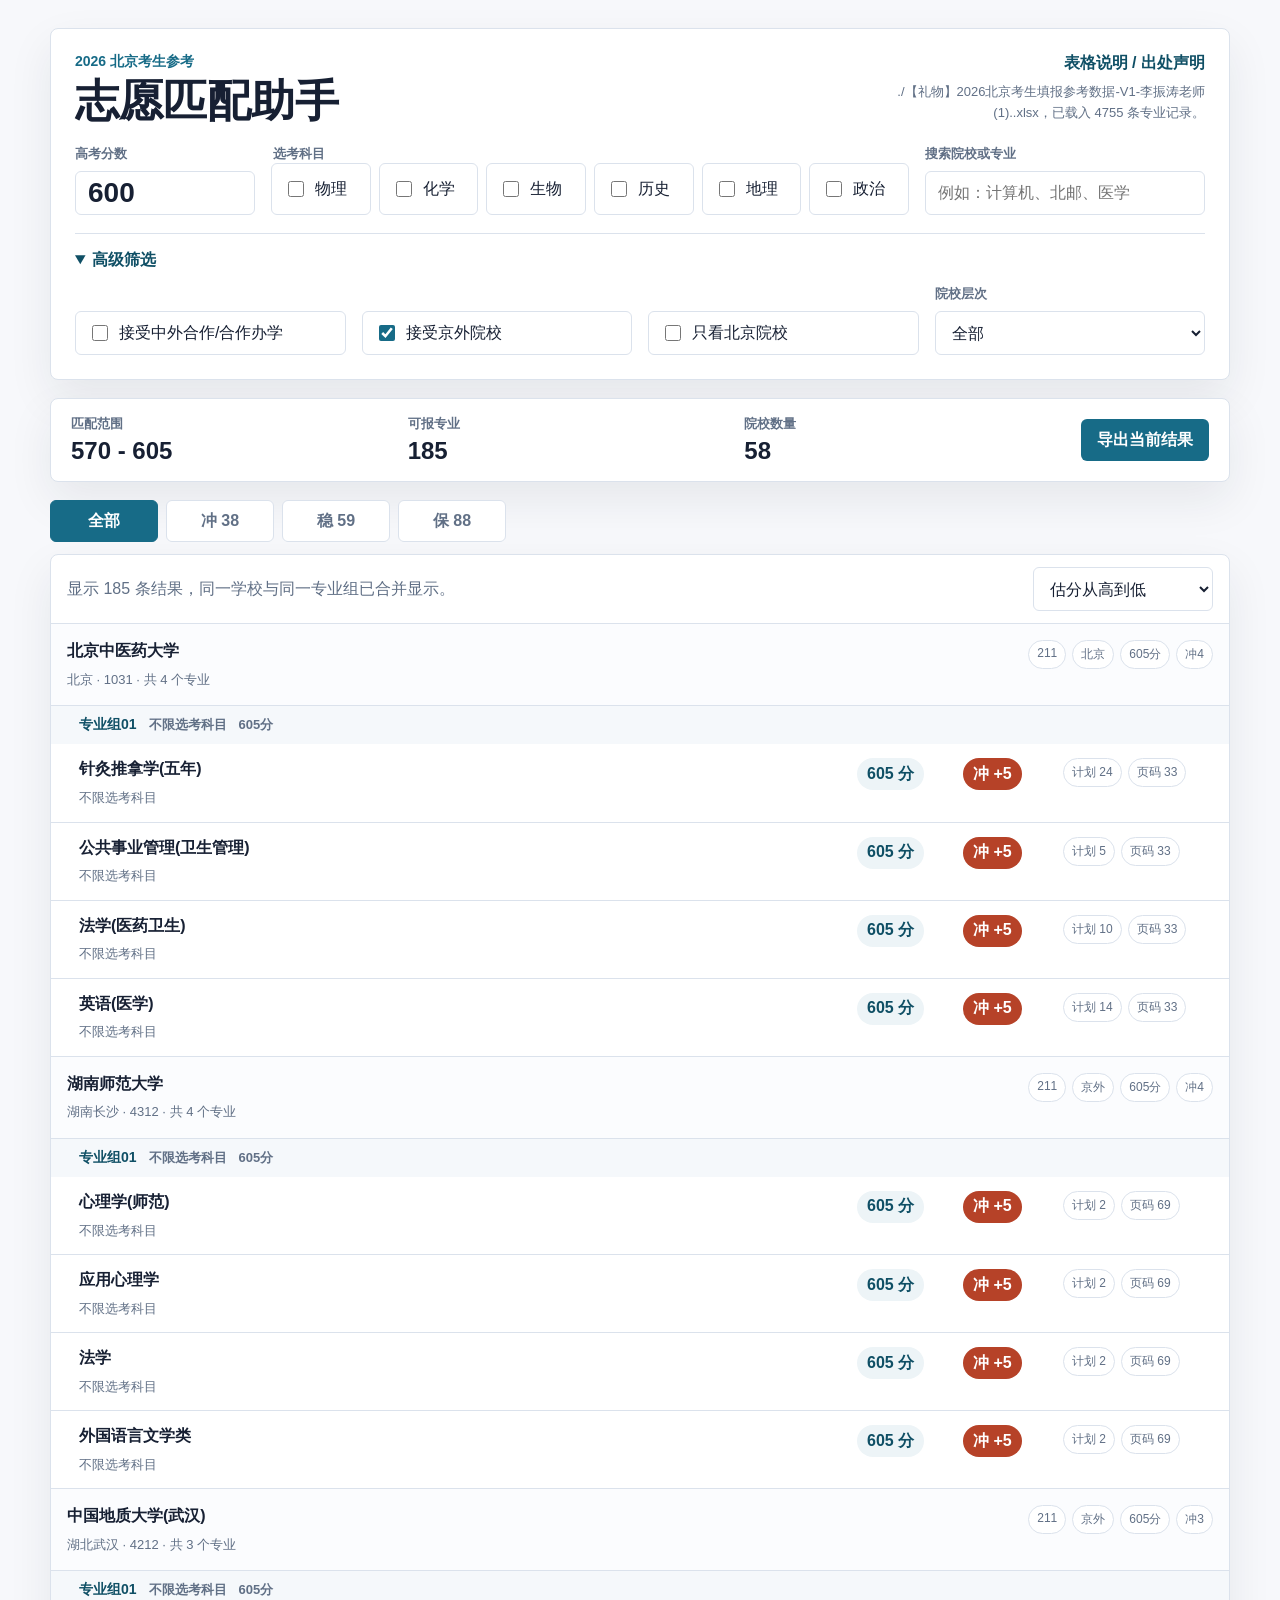
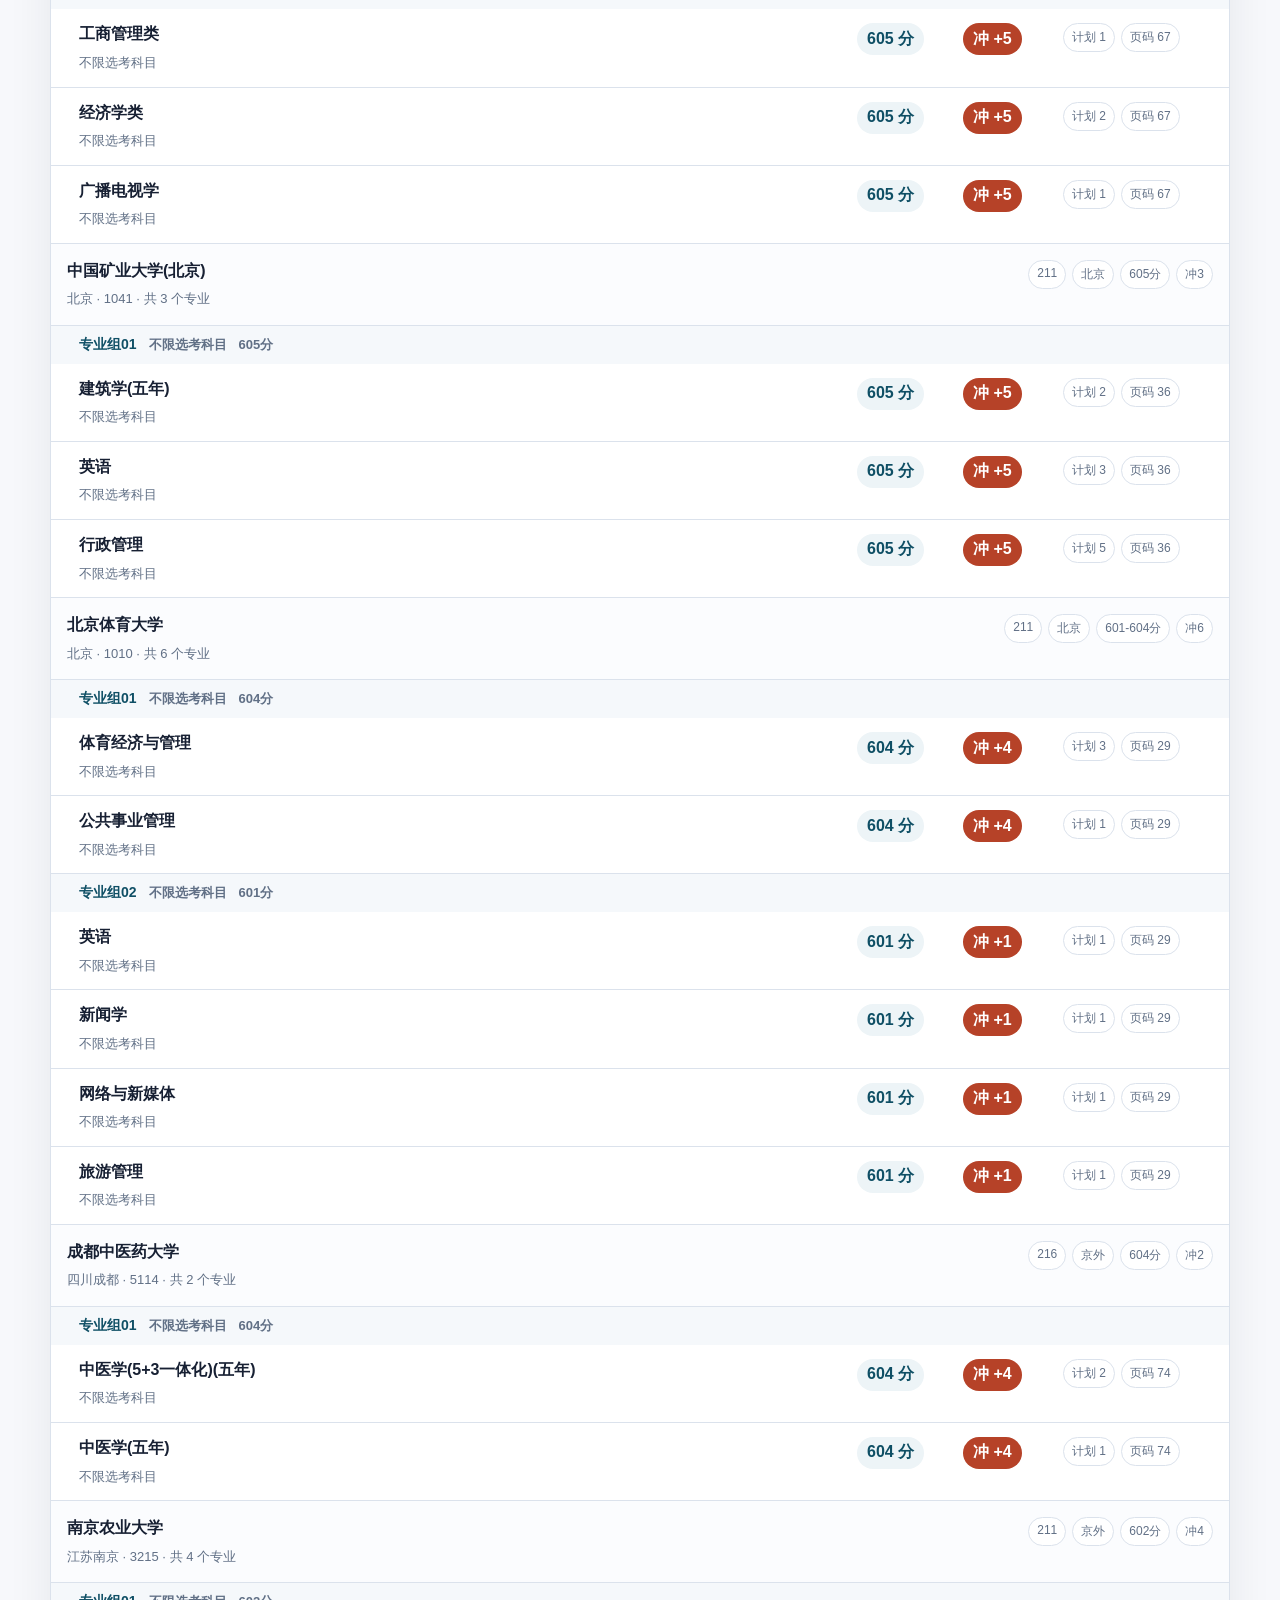
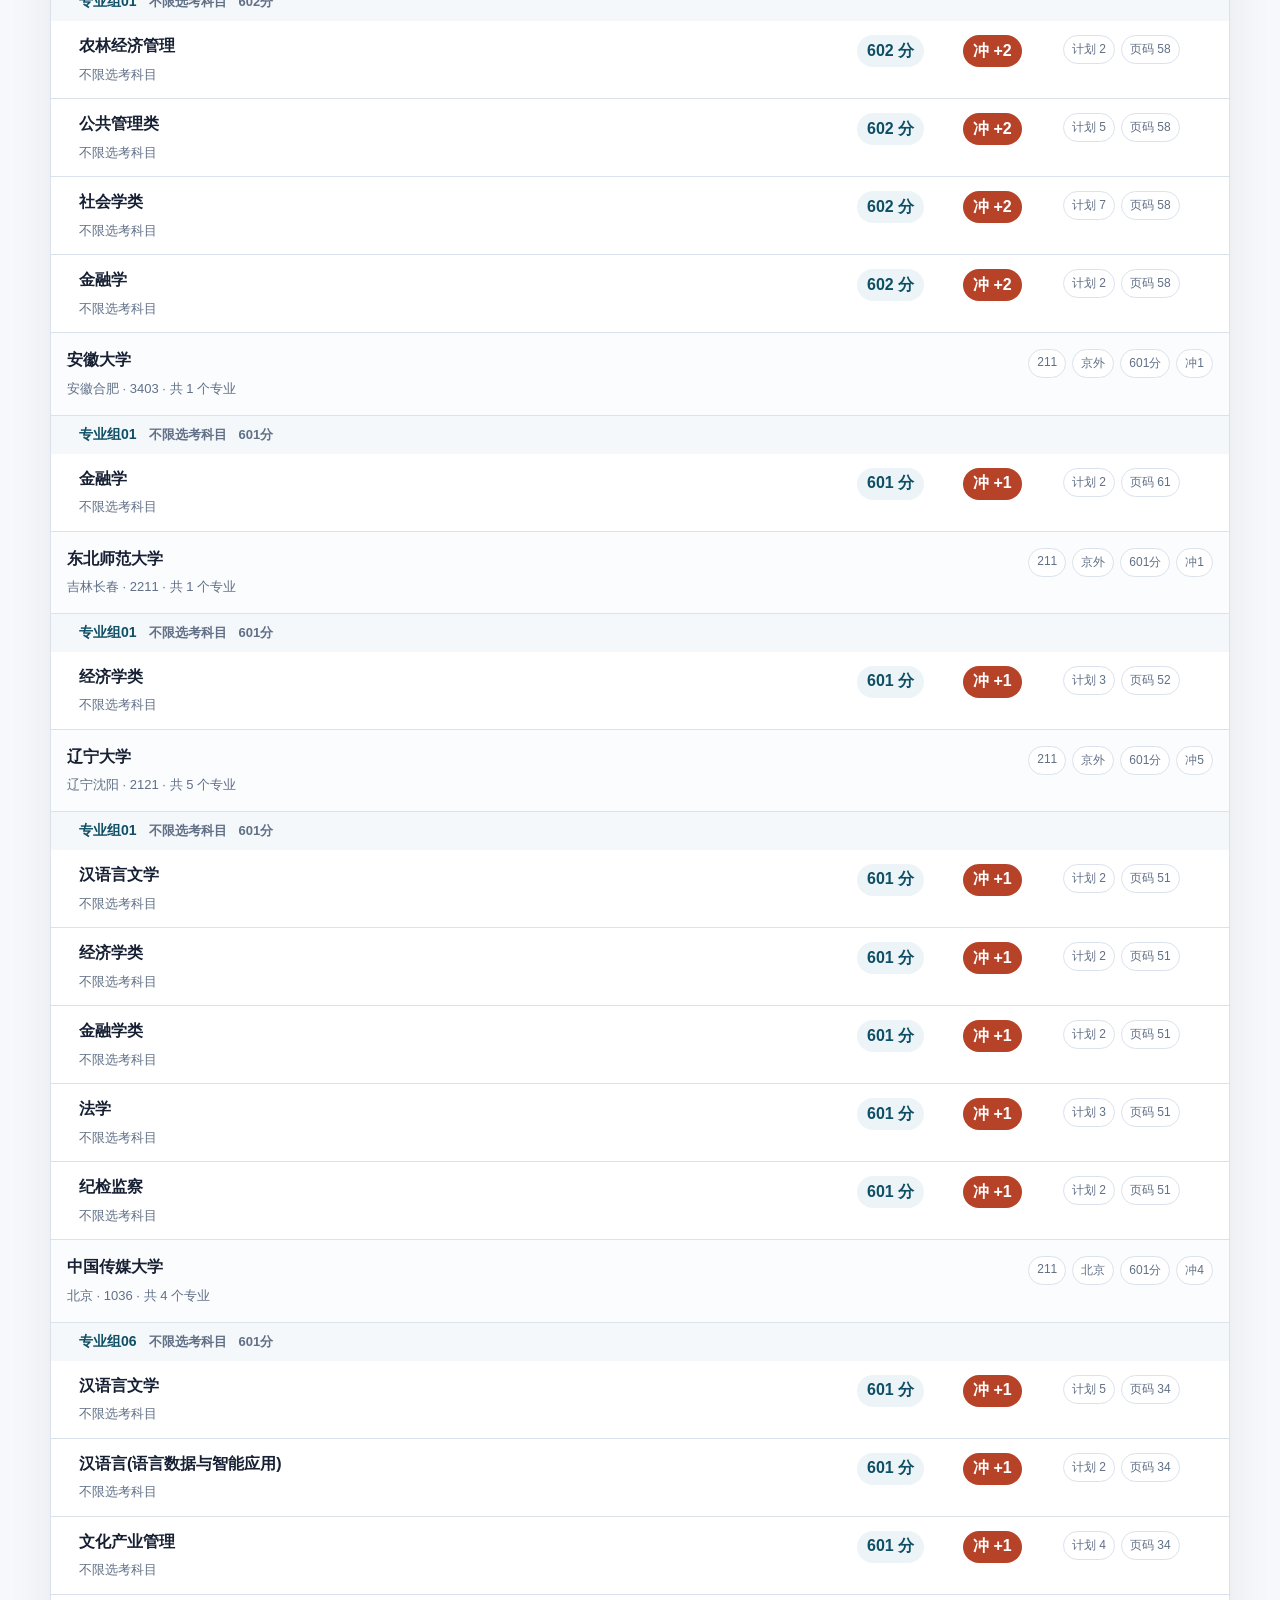
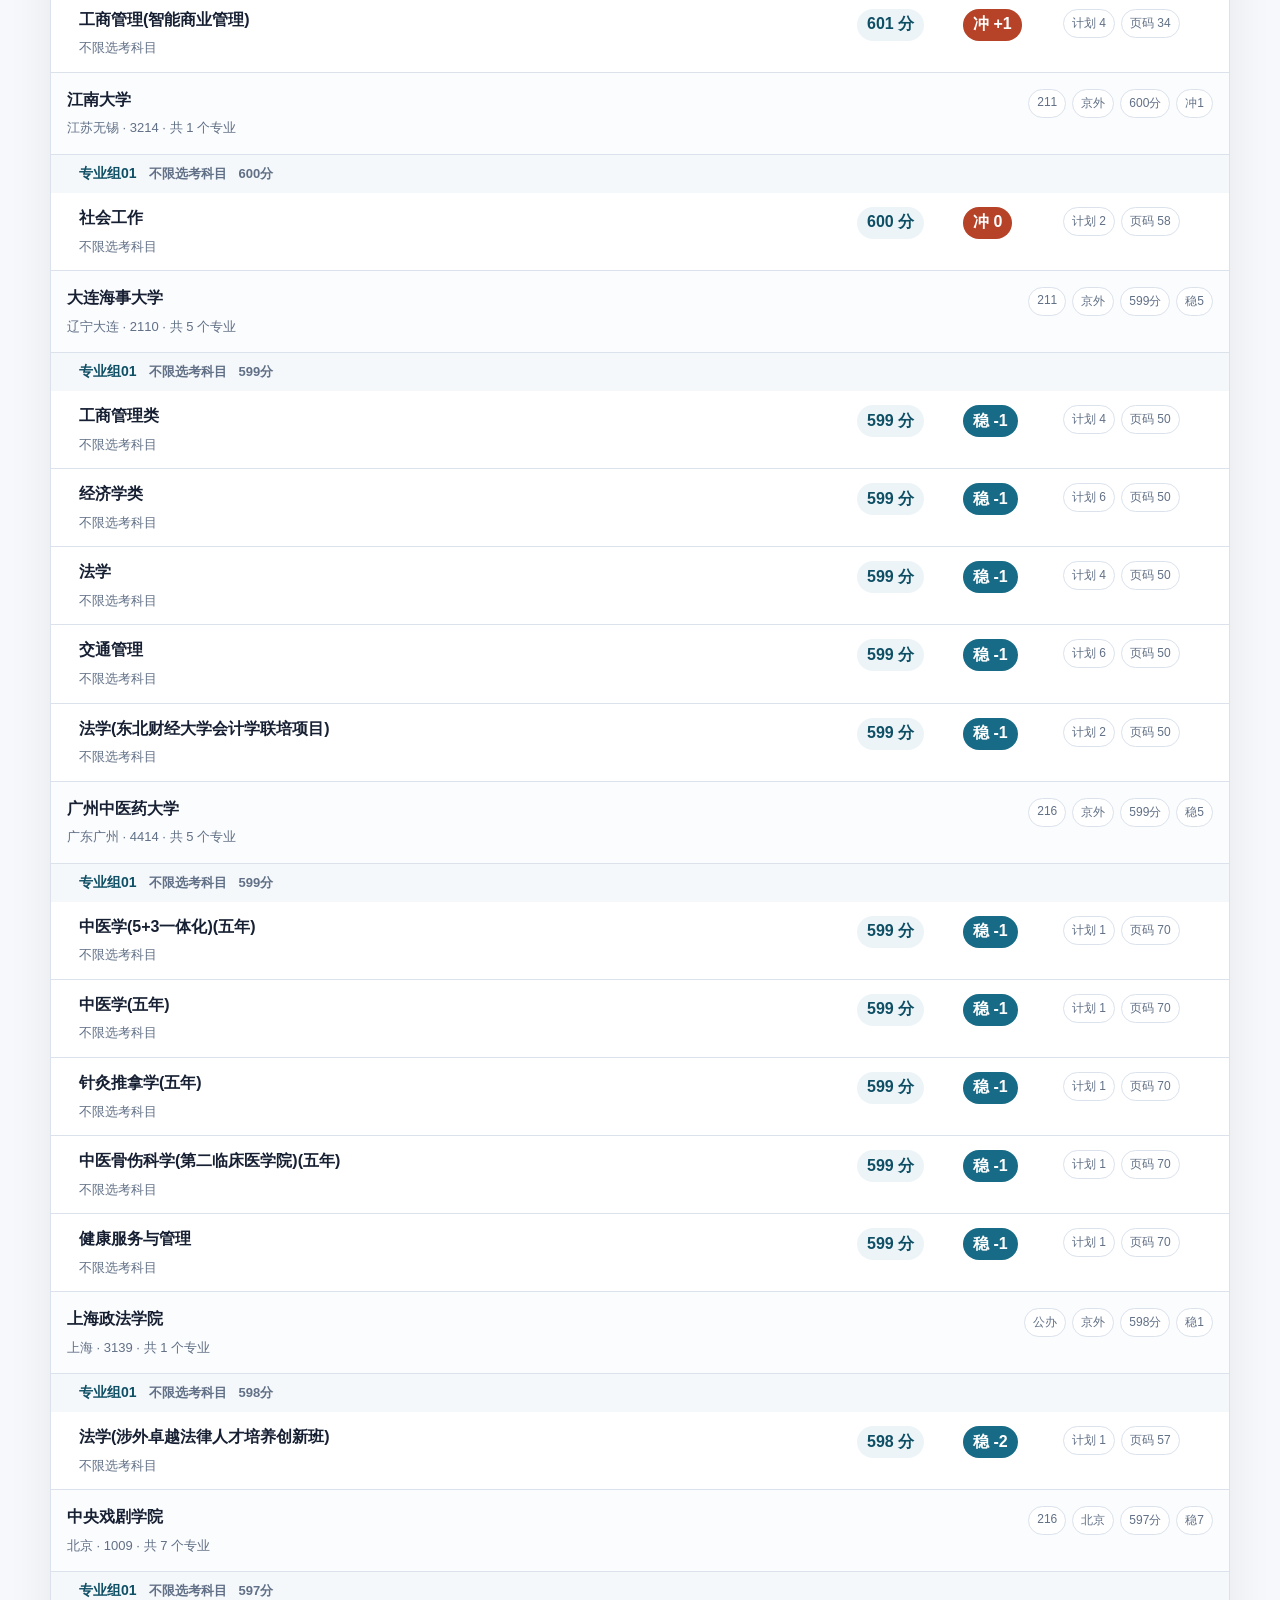
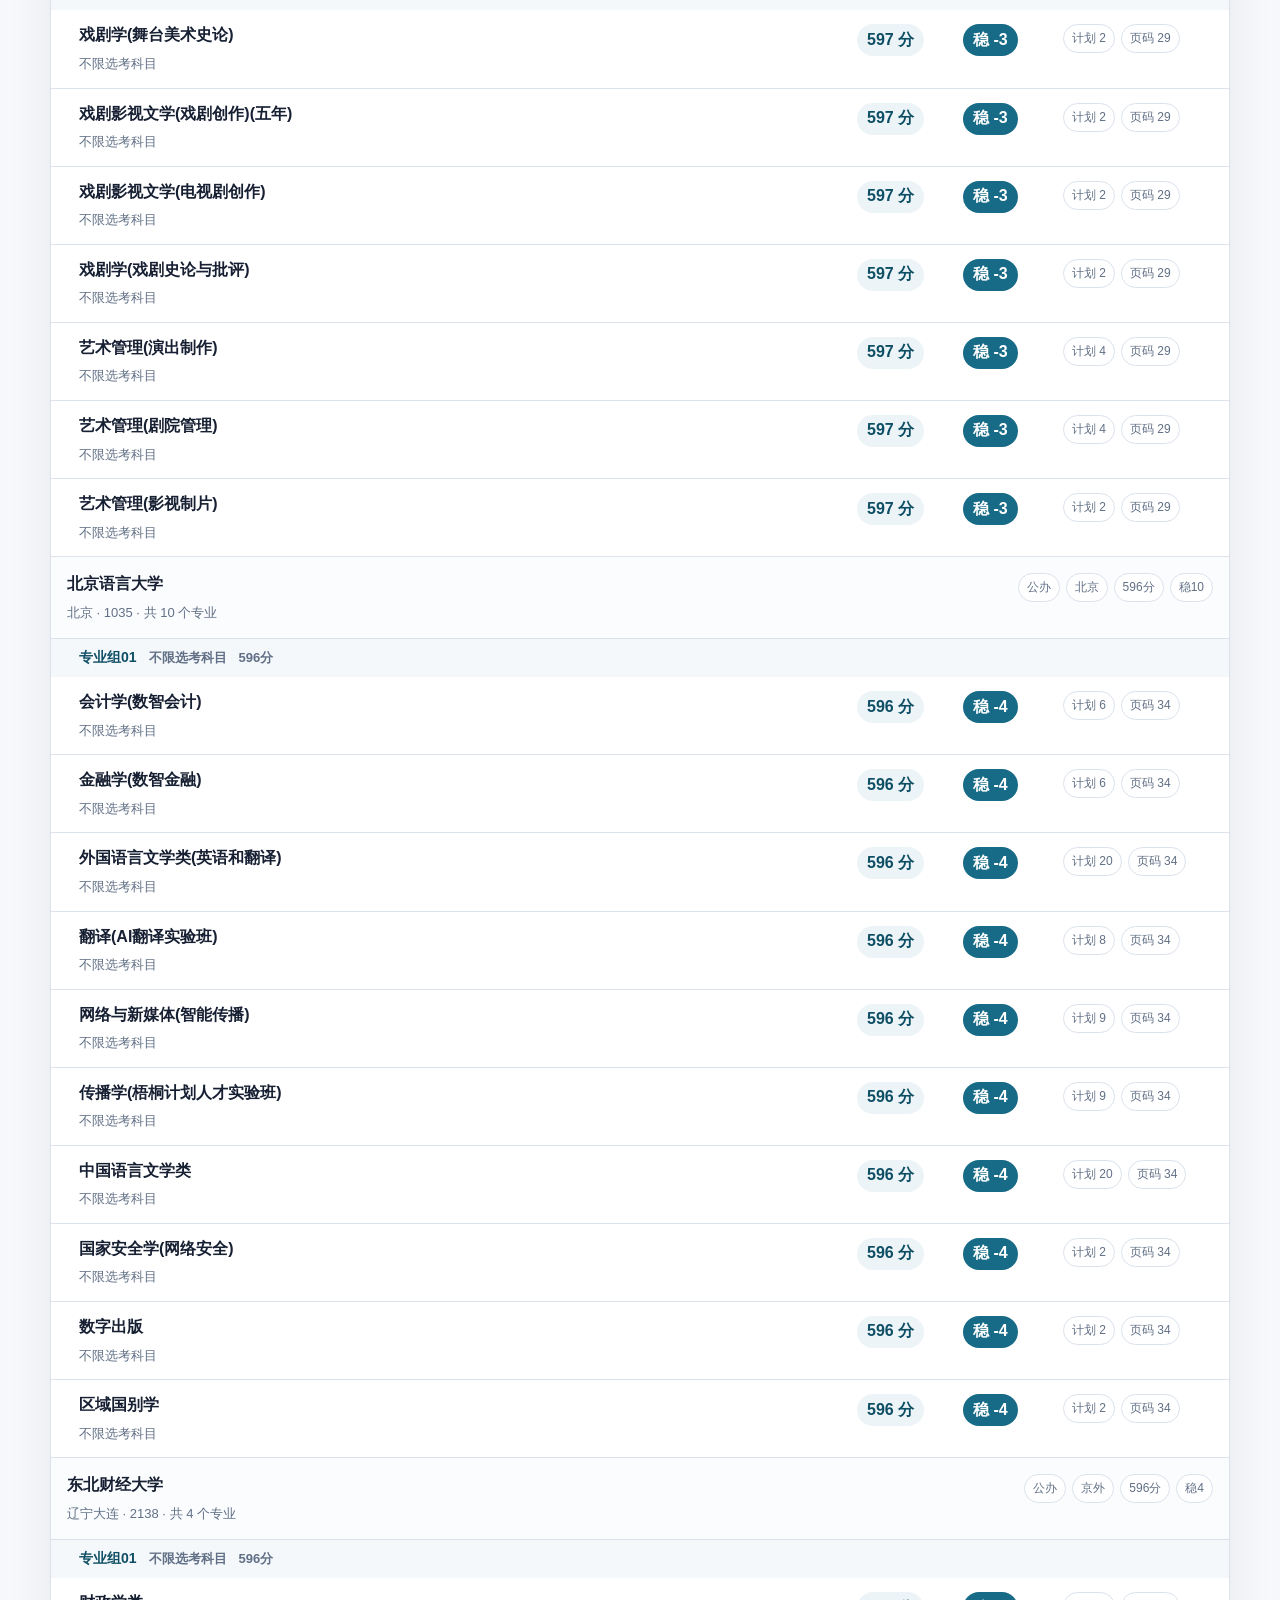
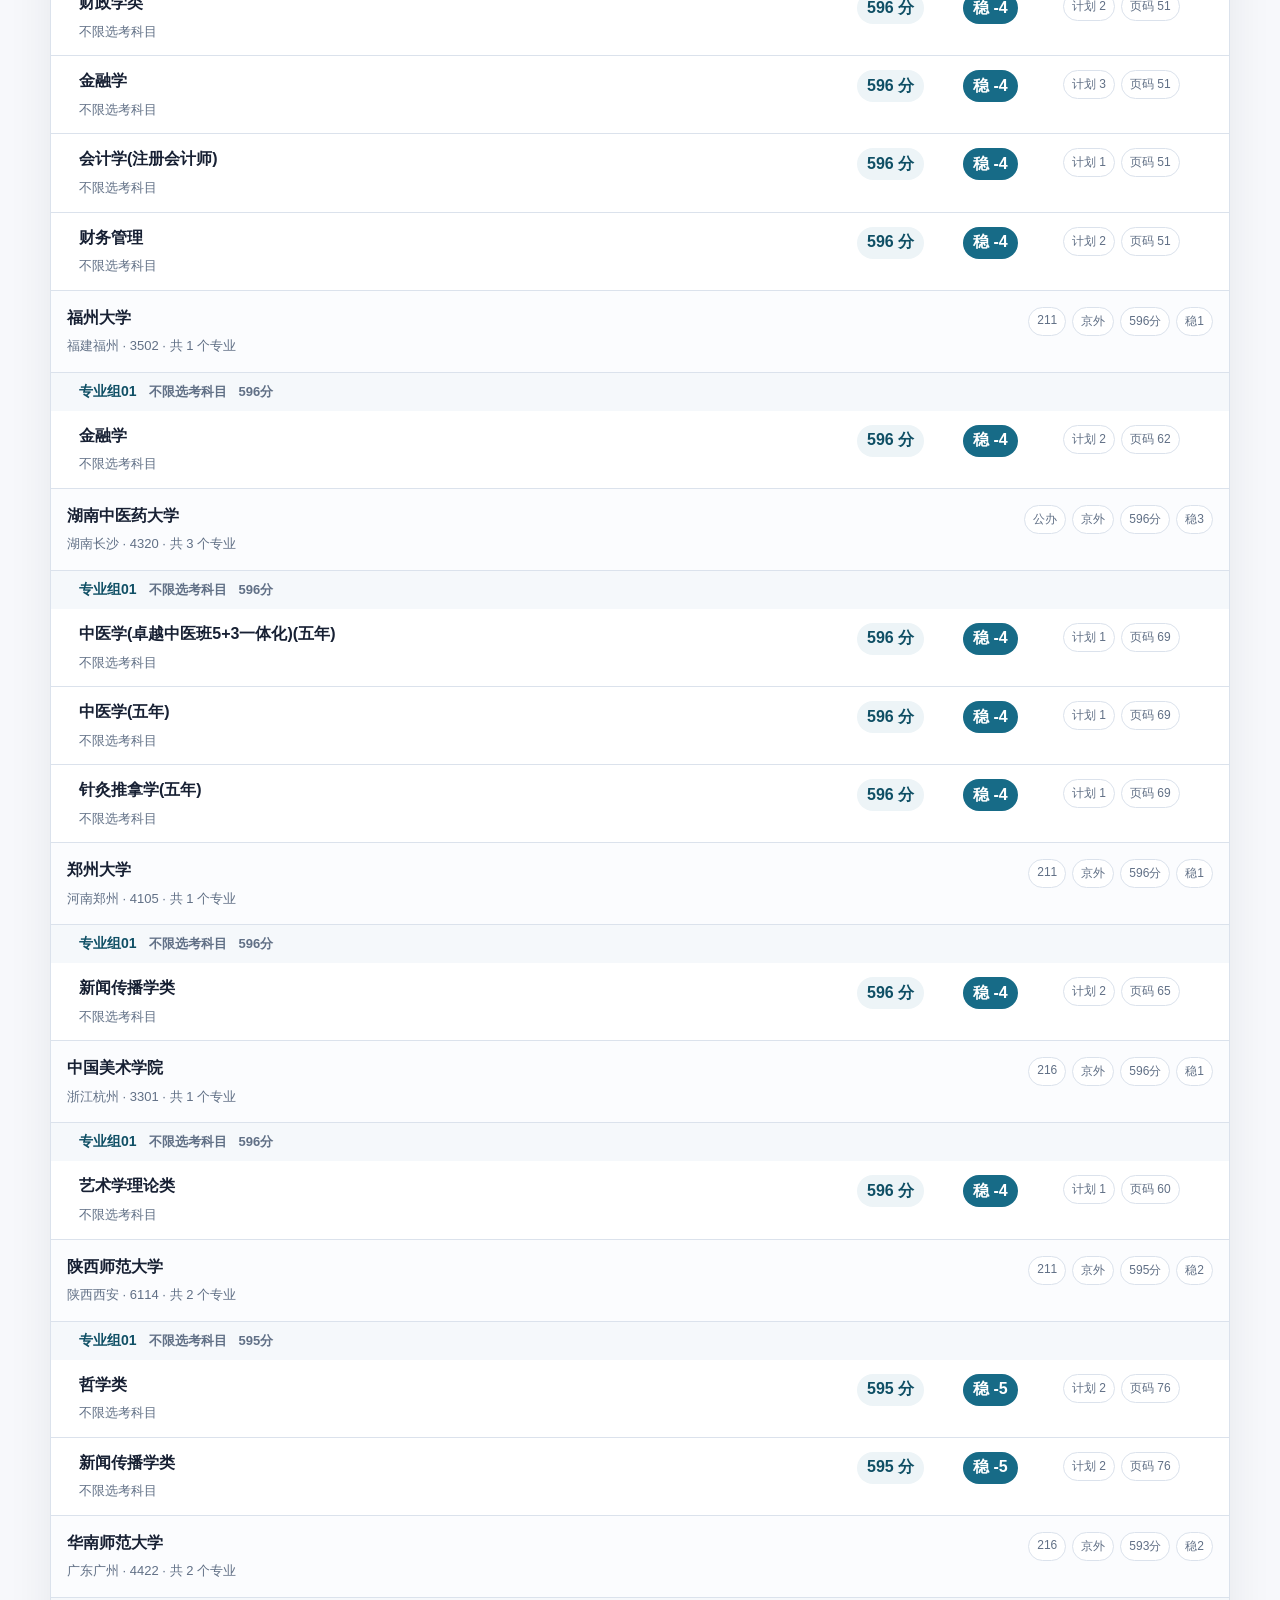
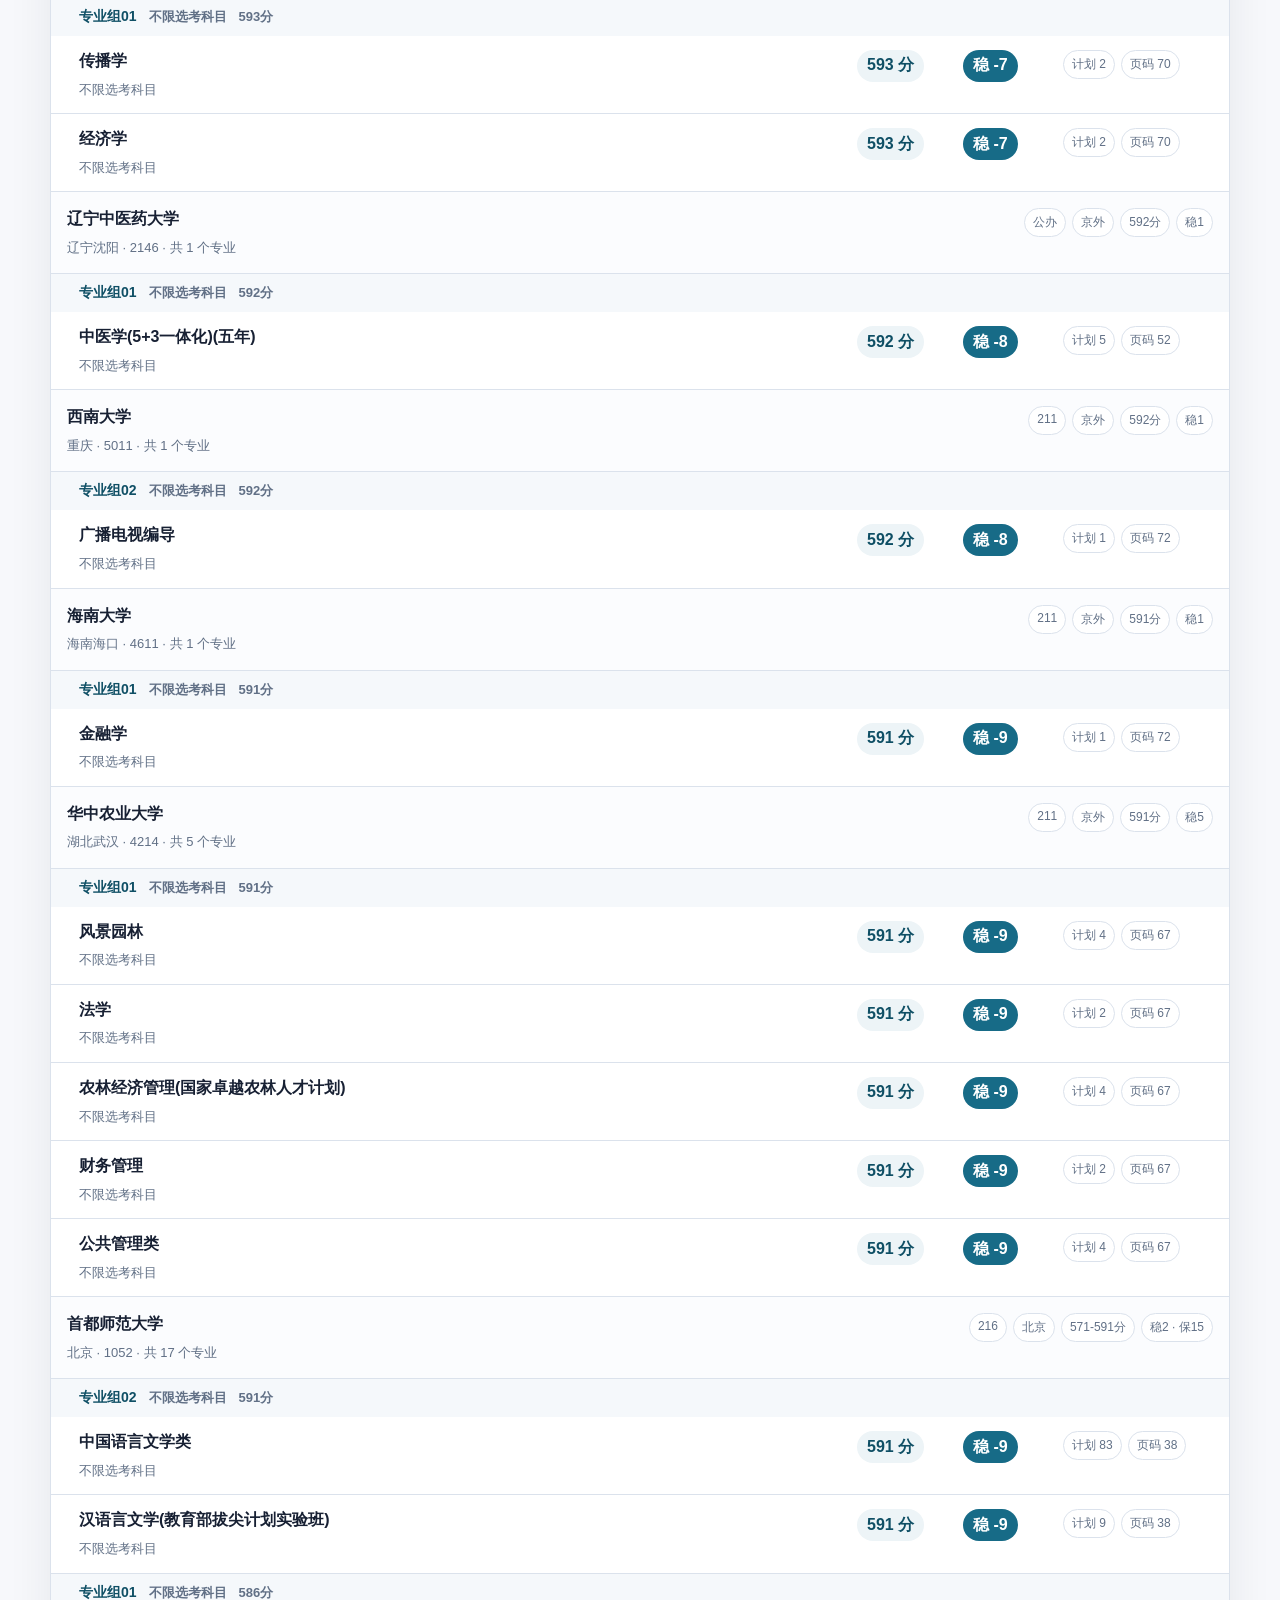
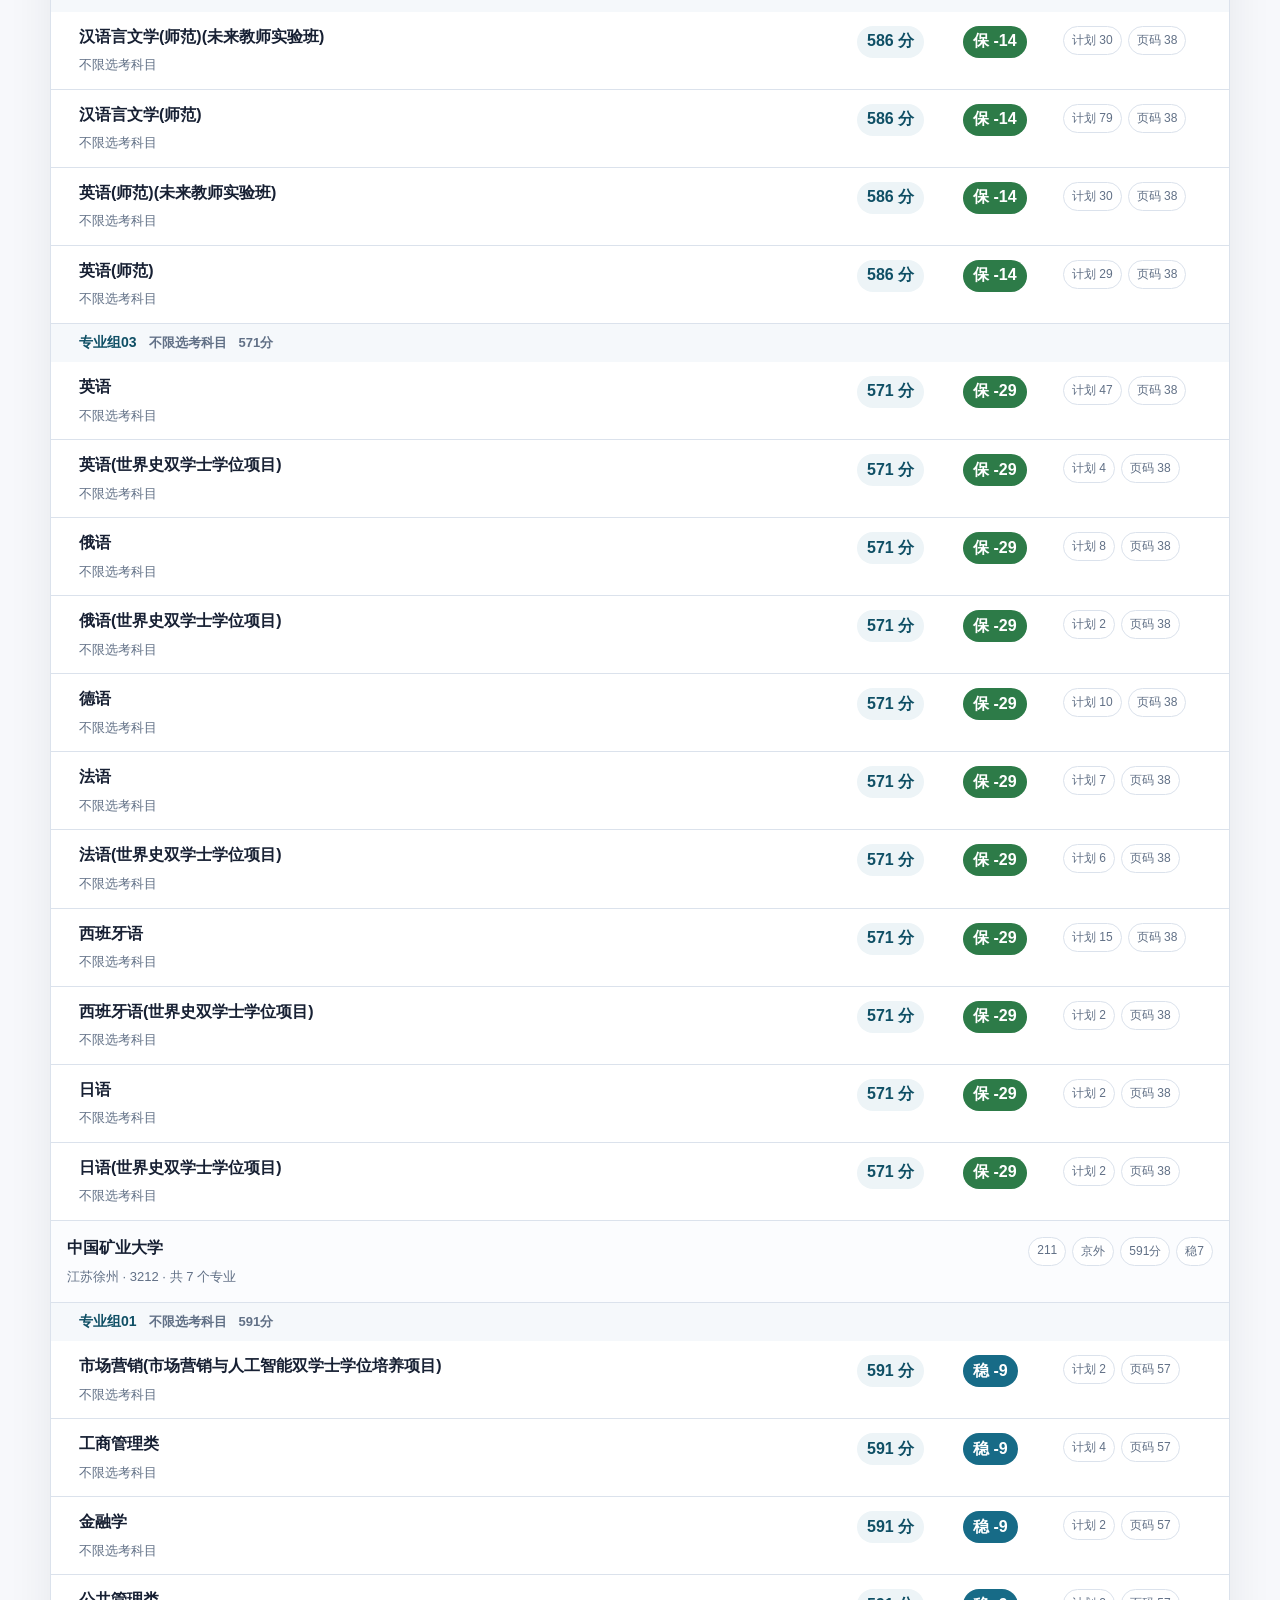
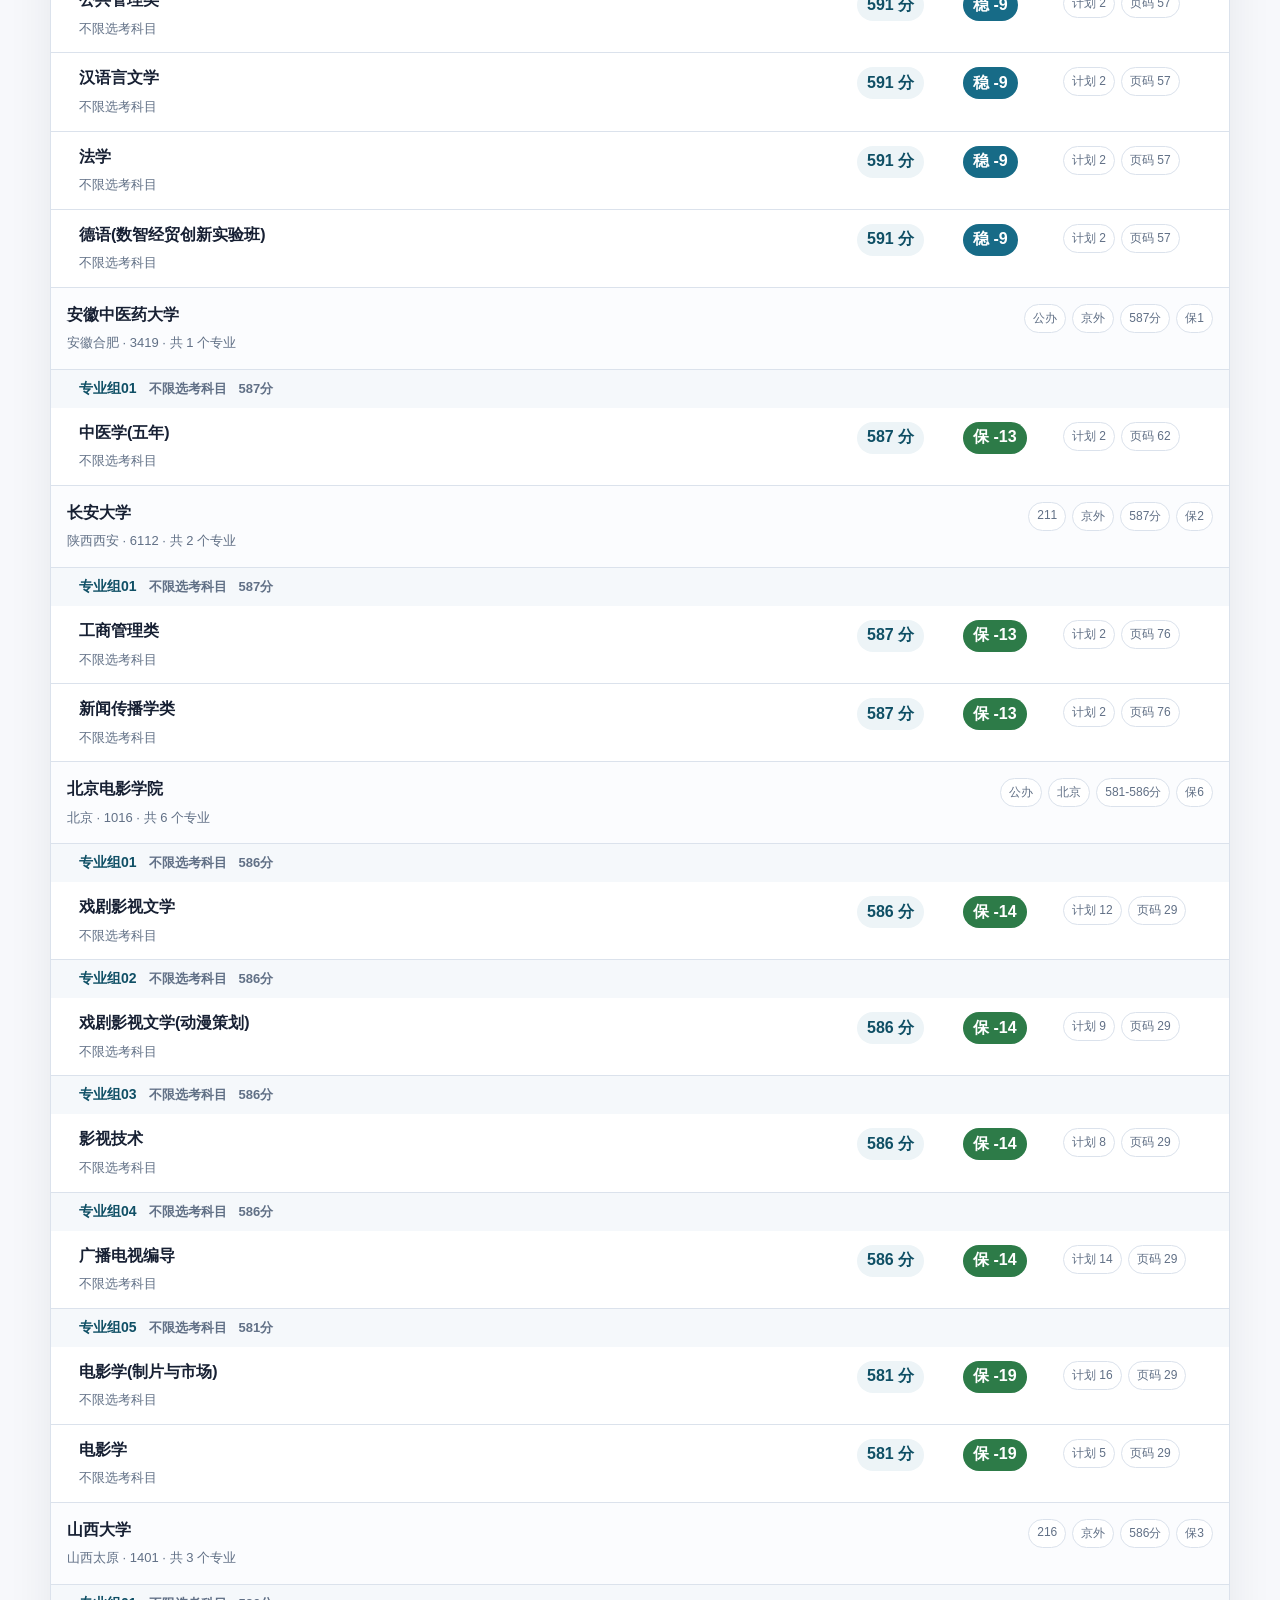
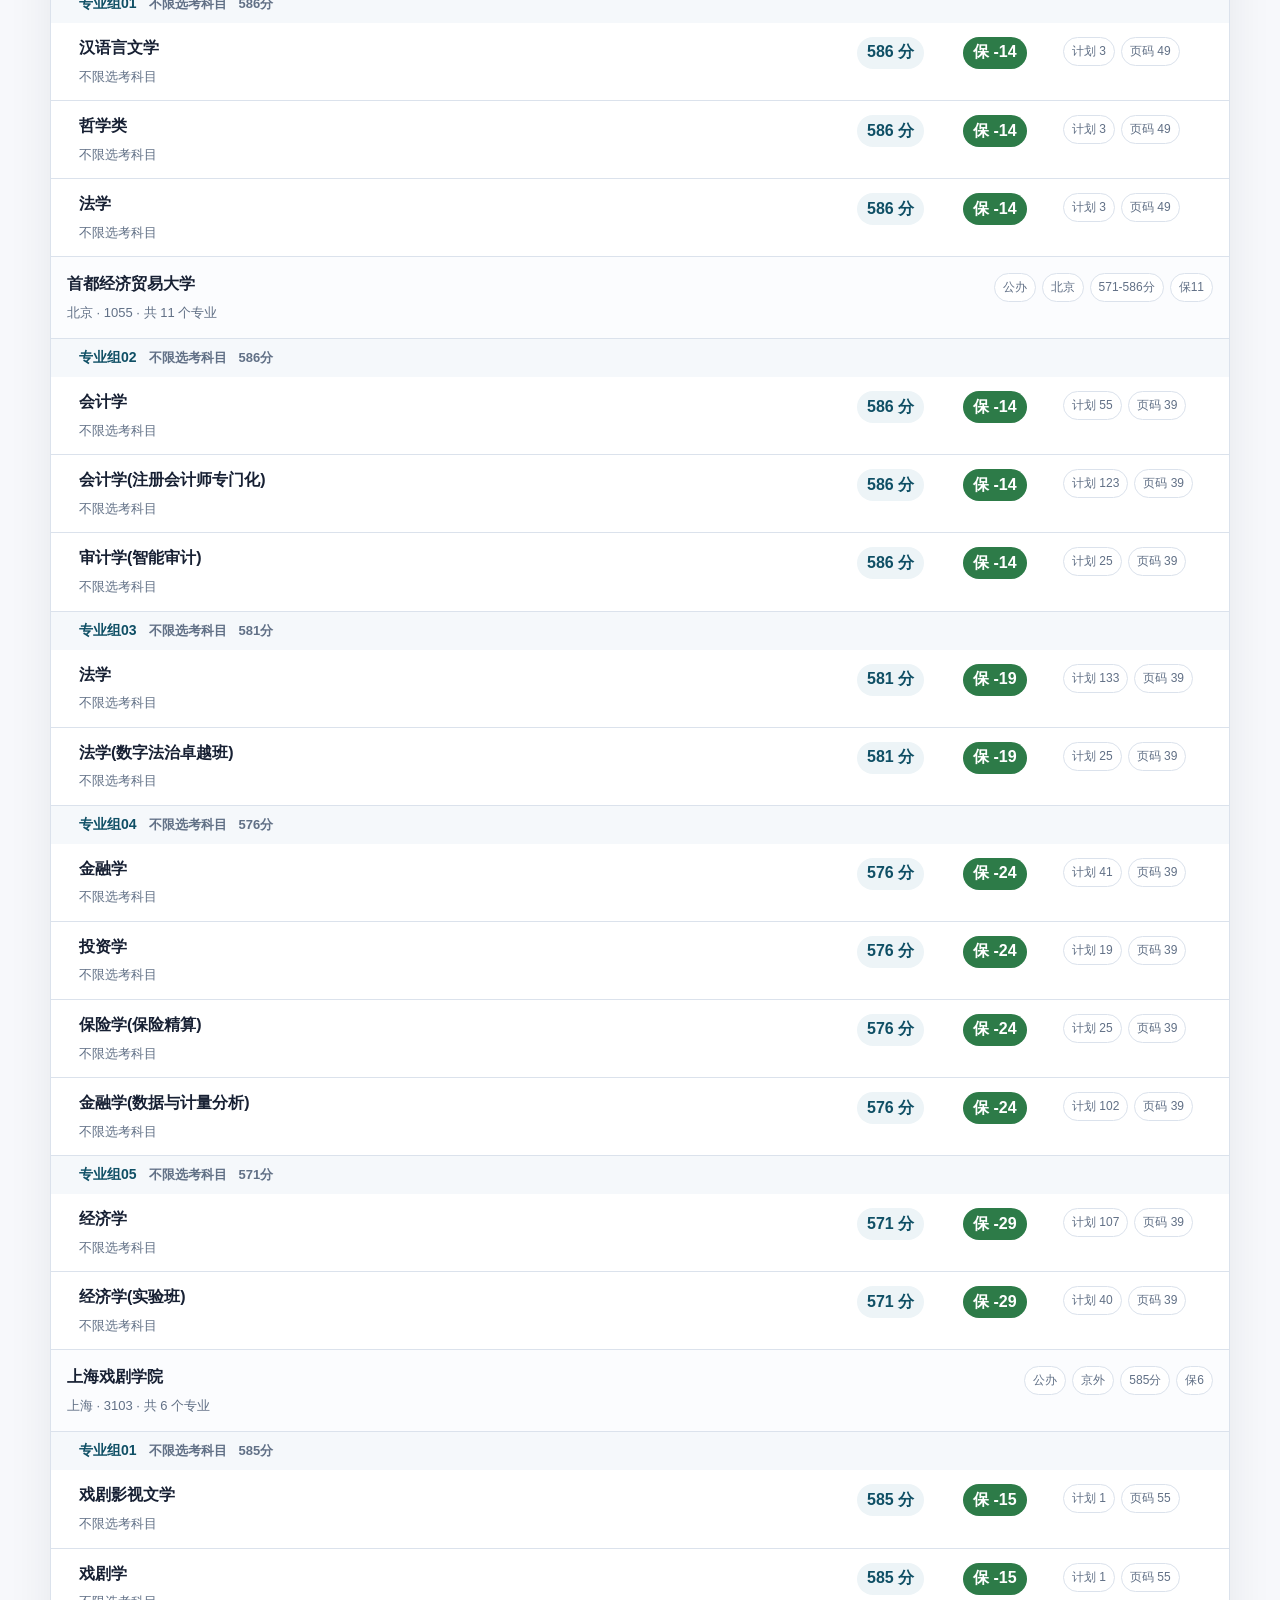
==== index.html @ b6278bbb "first commit" ====
﻿<!doctype html>
<html lang="zh-CN">
<head>
  <meta charset="utf-8">
  <meta name="viewport" content="width=device-width, initial-scale=1">
  <title>2026 北京高考志愿匹配助手</title>
  <link rel="stylesheet" href="./styles.css">
</head>
<body>
  <main class="app-shell">
    <section class="search-panel" aria-label="志愿匹配条件">
      <div class="brand-row">
        <div>
          <p class="eyebrow">2026 北京考生参考</p>
          <h1>志愿匹配助手</h1>
        </div>
        <div class="top-actions">
          <a class="text-link" href="./notice.html">表格说明 / 出处声明</a>
          <div class="source-note" id="sourceNote"></div>
        </div>
      </div>

      <div class="controls-grid">
        <label class="field score-field"><span>高考分数</span><input id="scoreInput" type="number" inputmode="numeric" min="300" max="750" value="600"></label>
        <fieldset class="field subject-field">
          <legend>选考科目</legend>
          <div class="subject-options" id="subjectOptions">
            <label><input type="checkbox" value="物理">物理</label><label><input type="checkbox" value="化学">化学</label><label><input type="checkbox" value="生物">生物</label>
            <label><input type="checkbox" value="历史">历史</label><label><input type="checkbox" value="地理">地理</label><label><input type="checkbox" value="政治">政治</label>
          </div>
        </fieldset>
        <label class="field keyword-field"><span>搜索院校或专业</span><input id="keywordInput" type="search" placeholder="例如：计算机、北邮、医学"></label>
      </div>

      <details class="advanced" open>
        <summary>高级筛选</summary>
        <div class="advanced-grid">
          <label class="toggle"><input id="acceptCoop" type="checkbox">接受中外合作/合作办学</label>
          <label class="toggle"><input id="acceptOutsideBeijing" type="checkbox" checked>接受京外院校</label>
          <label class="toggle"><input id="onlyBeijing" type="checkbox">只看北京院校</label>
          <label class="field"><span>院校层次</span><select id="levelSelect"><option value="">全部</option><option value="985">985</option><option value="211">211</option><option value="双一流">双一流</option><option value="公办">公办</option><option value="民办">民办</option></select></label>
        </div>
      </details>
    </section>

    <section class="summary-band" aria-label="匹配概览">
      <div><span class="summary-label">匹配范围</span><strong id="rangeText">570 - 605</strong></div>
      <div><span class="summary-label">可报专业</span><strong id="totalCount">0</strong></div>
      <div><span class="summary-label">院校数量</span><strong id="schoolCount">0</strong></div>
      <button id="exportBtn" type="button">导出当前结果</button>
    </section>

    <section class="tabs" aria-label="冲稳保分类">
      <button class="tab active" data-bucket="all" type="button">全部</button>
      <button class="tab" data-bucket="冲" type="button">冲 <span id="rushCount">0</span></button>
      <button class="tab" data-bucket="稳" type="button">稳 <span id="steadyCount">0</span></button>
      <button class="tab" data-bucket="保" type="button">保 <span id="safeCount">0</span></button>
    </section>

    <section class="results" aria-live="polite">
      <div class="result-head"><p id="resultHint"></p><select id="sortSelect" aria-label="排序方式"><option value="scoreDesc">估分从高到低</option><option value="scoreAsc">估分从低到高</option><option value="school">按院校名称</option></select></div>
      <div id="resultList" class="result-list"></div>
    </section>
  </main>
  <script src="./data.js"></script>
  <script src="./app.js"></script>
</body>
</html>
---- styles.css ----
﻿:root{color-scheme:light;--bg:#f7f8fb;--panel:#fff;--ink:#172033;--muted:#617086;--line:#dbe2ec;--accent:#176b87;--accent-strong:#0f4f65;--rush:#b64228;--steady:#176b87;--safe:#2d7b48;--shadow:0 18px 45px rgba(23,32,51,.08)}*{box-sizing:border-box}body{margin:0;min-width:320px;background:var(--bg);color:var(--ink);font-family:"Microsoft YaHei","PingFang SC","Segoe UI",Arial,sans-serif;letter-spacing:0}button,input,select{font:inherit}button{cursor:pointer}.app-shell{width:min(1180px,calc(100% - 32px));margin:0 auto;padding:28px 0 48px}.search-panel,.summary-band,.results{background:var(--panel);border:1px solid var(--line);box-shadow:var(--shadow)}.search-panel{padding:24px;border-radius:8px}.brand-row{display:flex;align-items:flex-start;justify-content:space-between;gap:20px;margin-bottom:20px}.eyebrow{margin:0 0 6px;color:var(--accent);font-size:14px;font-weight:700}h1{margin:0;font-size:clamp(28px,4vw,44px);line-height:1.1}.source-note{max-width:360px;color:var(--muted);font-size:13px;line-height:1.6;text-align:right}.controls-grid,.advanced-grid{display:grid;grid-template-columns:180px 1fr 280px;gap:16px;align-items:end}.field{display:grid;gap:8px}.field span,.subject-field legend,.summary-label{color:var(--muted);font-size:13px;font-weight:700}.field input,.field select,#sortSelect{width:100%;min-height:44px;border:1px solid var(--line);border-radius:6px;padding:0 12px;background:#fff;color:var(--ink)}.score-field input{font-size:28px;font-weight:800}.subject-field{min-width:0;margin:0;padding:0;border:0}.subject-options{display:grid;grid-template-columns:repeat(6,minmax(64px,1fr));gap:8px}.subject-options label,.toggle{min-height:44px;display:flex;align-items:center;gap:8px;border:1px solid var(--line);border-radius:6px;padding:0 12px;background:#fff;color:var(--ink);white-space:nowrap}input[type=checkbox]{width:16px;height:16px;accent-color:var(--accent)}.advanced{margin-top:18px;border-top:1px solid var(--line);padding-top:16px}.advanced summary{color:var(--accent-strong);font-weight:800;margin-bottom:14px}.advanced-grid{grid-template-columns:repeat(4,minmax(0,1fr));align-items:end}.summary-band{margin-top:18px;border-radius:8px;padding:16px 20px;display:grid;grid-template-columns:repeat(3,1fr) auto;gap:14px;align-items:center}.summary-band div{display:grid;gap:4px}.summary-band strong{font-size:24px}#exportBtn{min-height:42px;border:0;border-radius:6px;padding:0 16px;background:var(--accent);color:#fff;font-weight:800}.tabs{display:flex;gap:8px;margin:18px 0 0;overflow-x:auto}.tab{min-width:108px;min-height:42px;border:1px solid var(--line);border-radius:6px;background:#fff;color:var(--muted);font-weight:800}.tab.active{border-color:var(--accent);background:var(--accent);color:#fff}.results{margin-top:12px;border-radius:8px;overflow:hidden}.result-head{min-height:62px;display:flex;align-items:center;justify-content:space-between;gap:12px;padding:12px 16px;border-bottom:1px solid var(--line)}#resultHint{margin:0;color:var(--muted)}#sortSelect{max-width:180px}.result-list{display:grid}.result-row{display:grid;grid-template-columns:minmax(170px,1.2fr) minmax(260px,2fr) 92px 86px 120px;gap:14px;padding:16px;border-bottom:1px solid var(--line);align-items:start}.result-row:last-child{border-bottom:0}.school-name,.major-name{font-weight:850;line-height:1.35}.meta{margin-top:8px;color:var(--muted);font-size:13px;line-height:1.5}.score-pill,.bucket-pill{display:inline-flex;align-items:center;justify-content:center;min-height:32px;border-radius:999px;padding:0 10px;font-weight:850;white-space:nowrap}.score-pill{background:#edf4f7;color:var(--accent-strong)}.bucket-pill{color:#fff}.bucket-rush{background:var(--rush)}.bucket-steady{background:var(--steady)}.bucket-safe{background:var(--safe)}.tag-list{display:flex;flex-wrap:wrap;gap:6px}.tag{border:1px solid var(--line);border-radius:999px;padding:5px 8px;color:var(--muted);font-size:12px;background:#fff}.empty{padding:38px 18px;text-align:center;color:var(--muted)}@media (max-width:900px){.brand-row,.result-head{display:grid}.source-note{max-width:none;text-align:left}.controls-grid,.advanced-grid,.summary-band{grid-template-columns:1fr}.subject-options{grid-template-columns:repeat(3,minmax(0,1fr))}.result-row{grid-template-columns:1fr}#sortSelect{max-width:none}}@media (max-width:520px){.app-shell{width:min(100% - 20px,1180px);padding-top:16px}.search-panel{padding:18px}.subject-options{grid-template-columns:repeat(2,minmax(0,1fr))}}


.school-group {
  border-bottom: 1px solid var(--line);
  background: #fff;
}

.school-group:last-child {
  border-bottom: 0;
}

.school-group-head {
  display: grid;
  grid-template-columns: minmax(240px, 1fr) auto;
  gap: 14px;
  align-items: start;
  padding: 16px;
  background: #fbfcfe;
  border-bottom: 1px solid var(--line);
}

.major-list {
  display: grid;
}

.major-row {
  display: grid;
  grid-template-columns: minmax(260px, 2fr) 92px 86px 150px;
  gap: 14px;
  padding: 14px 16px 14px 28px;
  border-bottom: 1px solid var(--line);
  align-items: start;
}

.major-row:last-child {
  border-bottom: 0;
}

@media (max-width: 900px) {
  .school-group-head,
  .major-row {
    grid-template-columns: 1fr;
  }

  .major-row {
    padding-left: 16px;
  }
}

.top-actions {
  display: grid;
  gap: 8px;
  justify-items: end;
}

.text-link {
  color: var(--accent-strong);
  font-weight: 800;
  text-decoration: none;
}

.text-link:hover {
  text-decoration: underline;
}

.major-group {
  border-top: 1px solid var(--line);
}

.major-group:first-child {
  border-top: 0;
}

.major-group-head {
  display: flex;
  flex-wrap: wrap;
  gap: 8px 12px;
  align-items: center;
  padding: 10px 16px 10px 28px;
  background: #f5f8fb;
  color: var(--muted);
  font-size: 13px;
  font-weight: 700;
}

.major-group-head strong {
  color: var(--accent-strong);
  font-size: 14px;
}

.notice-page .search-panel {
  margin-bottom: 18px;
}

.notice-disclaimer {
  border: 1px solid var(--line);
  border-radius: 6px;
  padding: 12px 14px;
  background: #fbfcfe;
  color: var(--muted);
  line-height: 1.7;
}

.notice-card {
  padding: 22px;
}

.notice-content {
  display: grid;
  gap: 14px;
  color: var(--ink);
  line-height: 1.85;
}

.notice-content p {
  margin: 0;
  padding-bottom: 14px;
  border-bottom: 1px solid var(--line);
  white-space: normal;
}

.notice-content p:last-child {
  border-bottom: 0;
  padding-bottom: 0;
}

@media (max-width: 900px) {
  .top-actions {
    justify-items: start;
  }

  .major-group-head {
    padding-left: 16px;
  }
}

.image-card {
  padding: 12px;
  overflow: auto;
}

.notice-image {
  display: block;
  width: 100%;
  height: auto;
  border-radius: 6px;
}
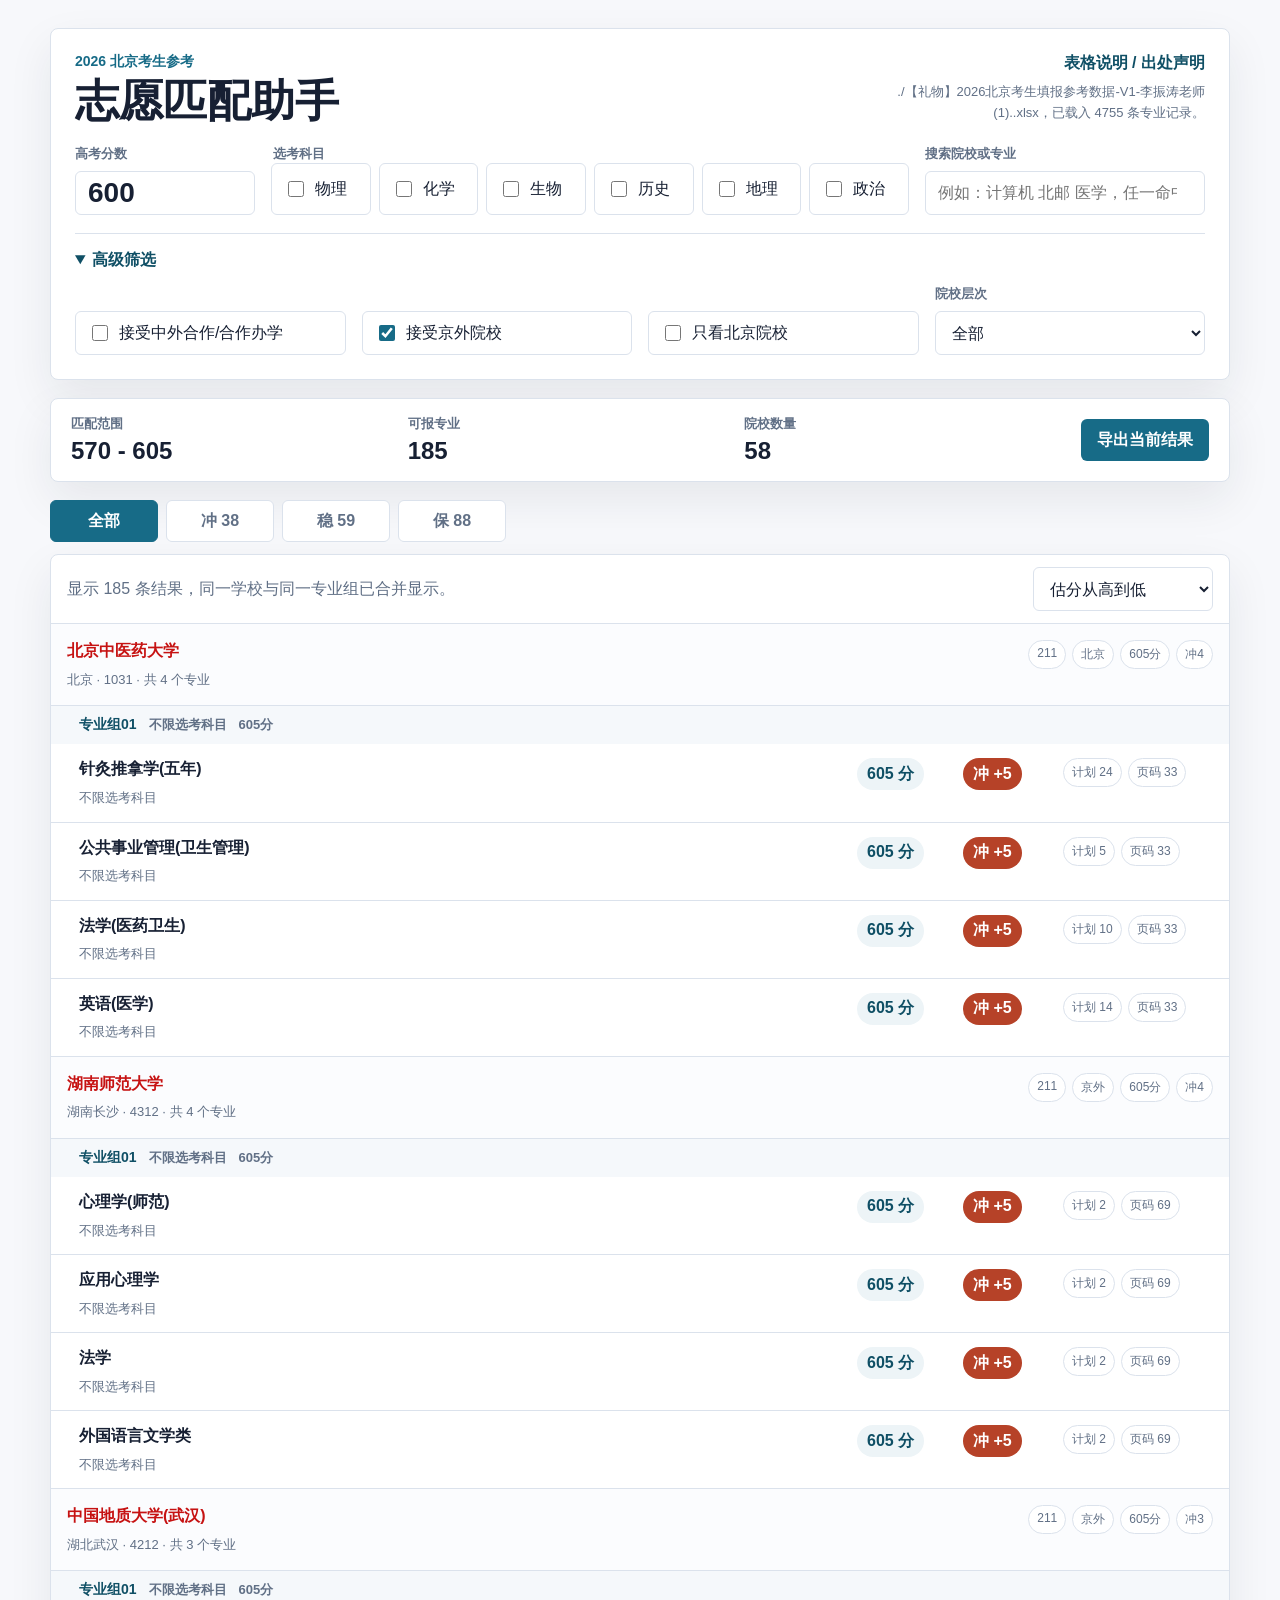
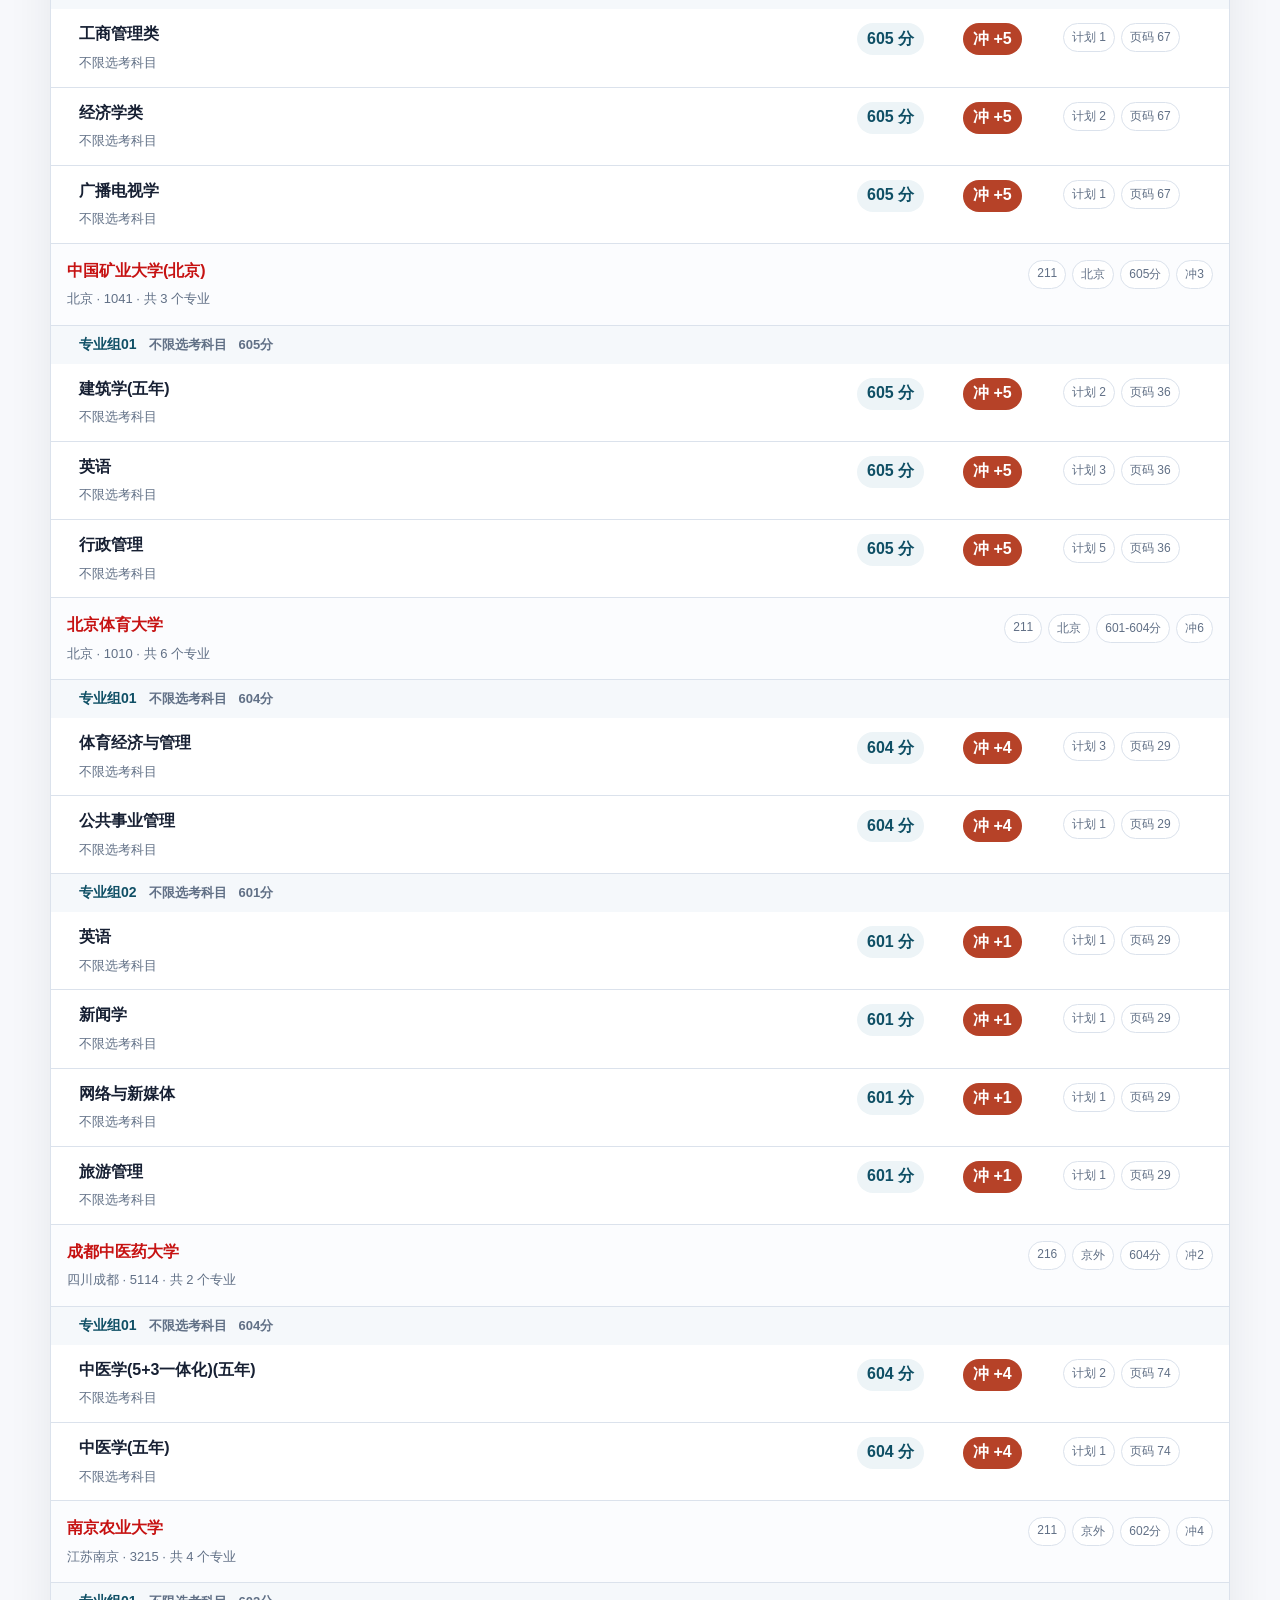
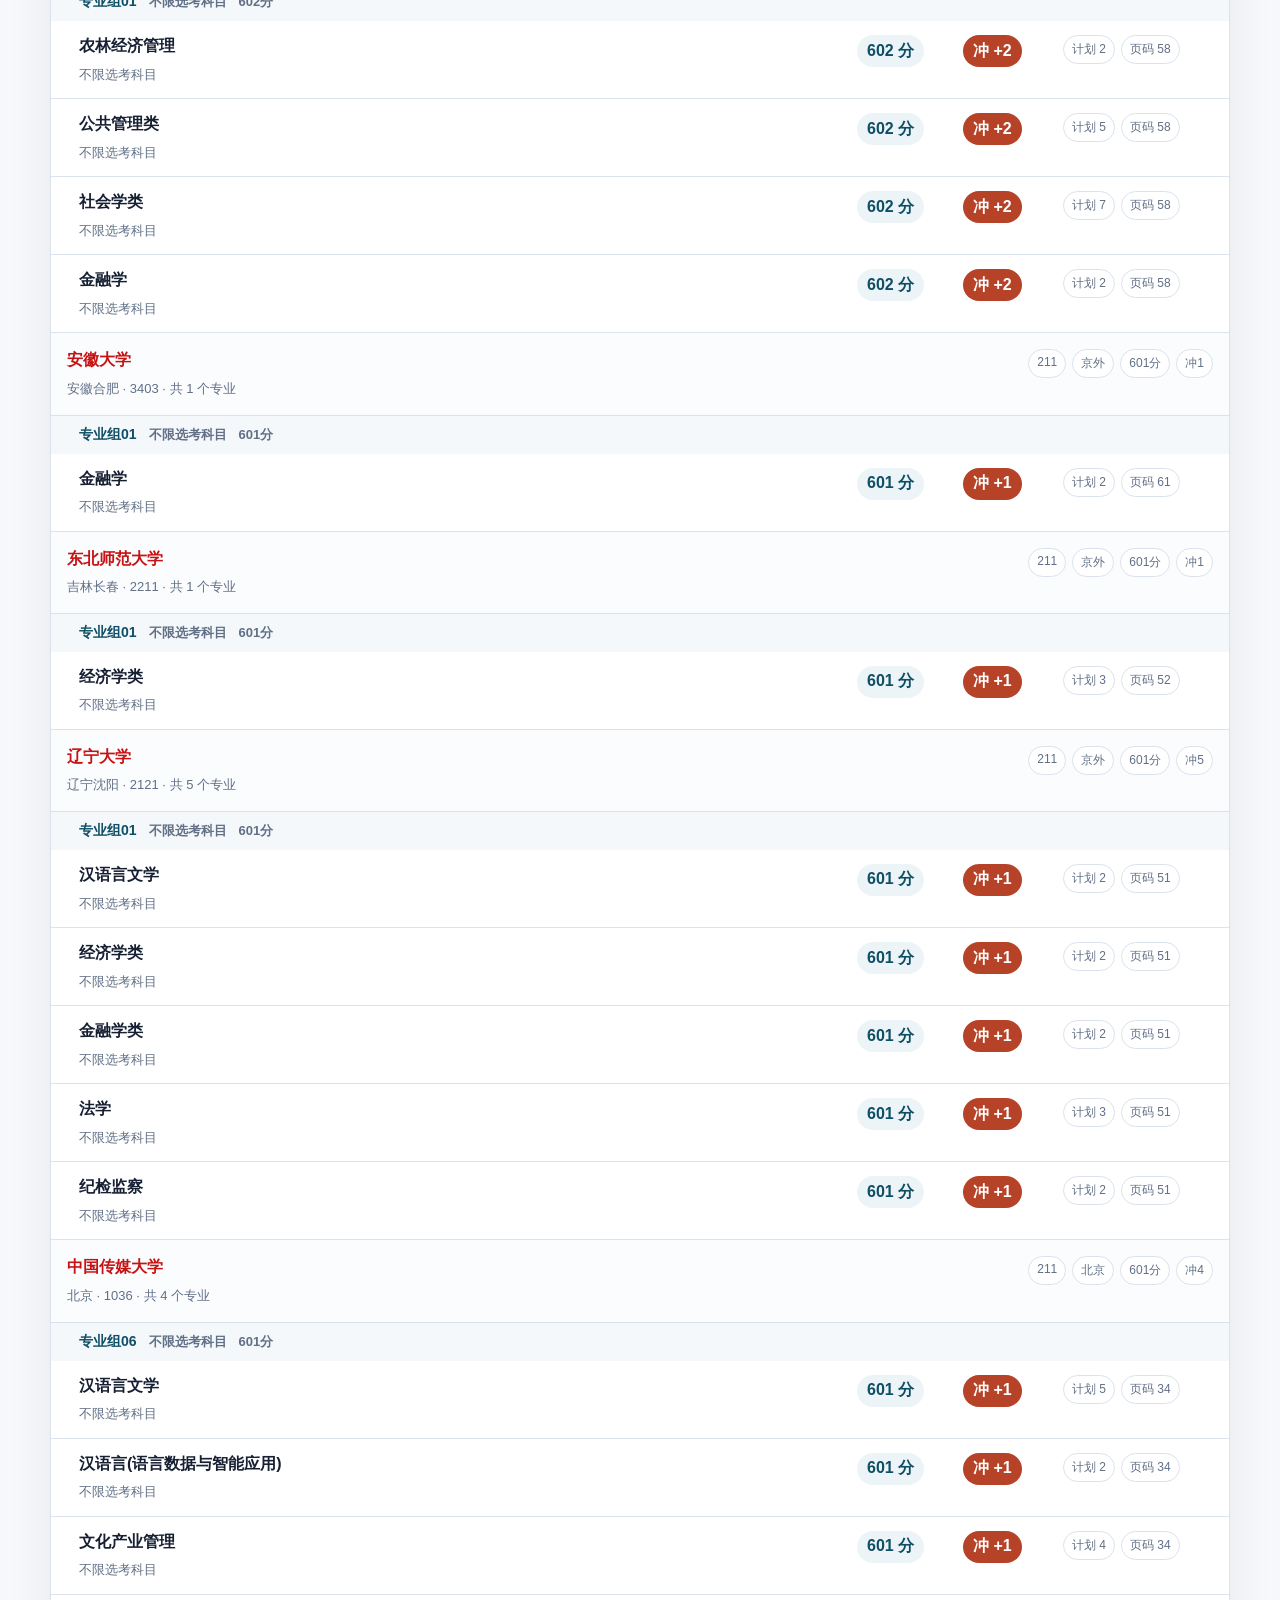
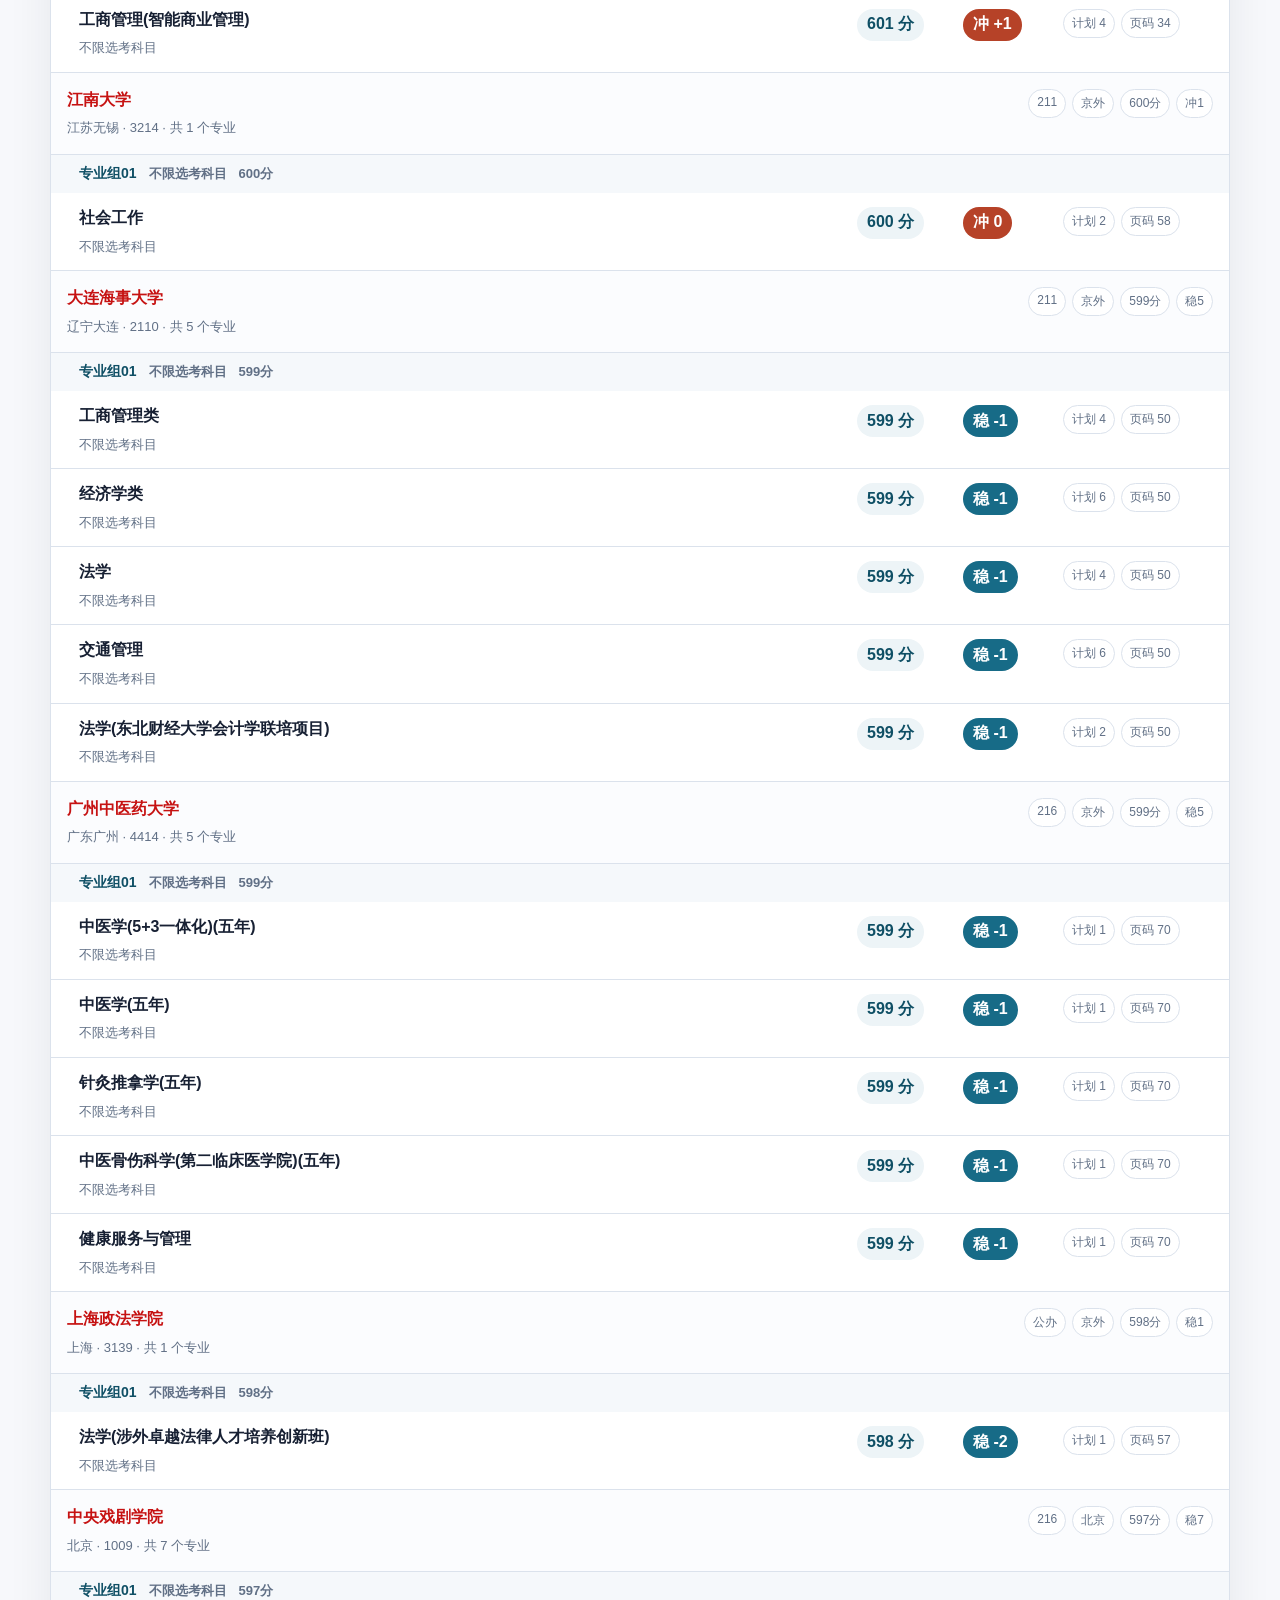
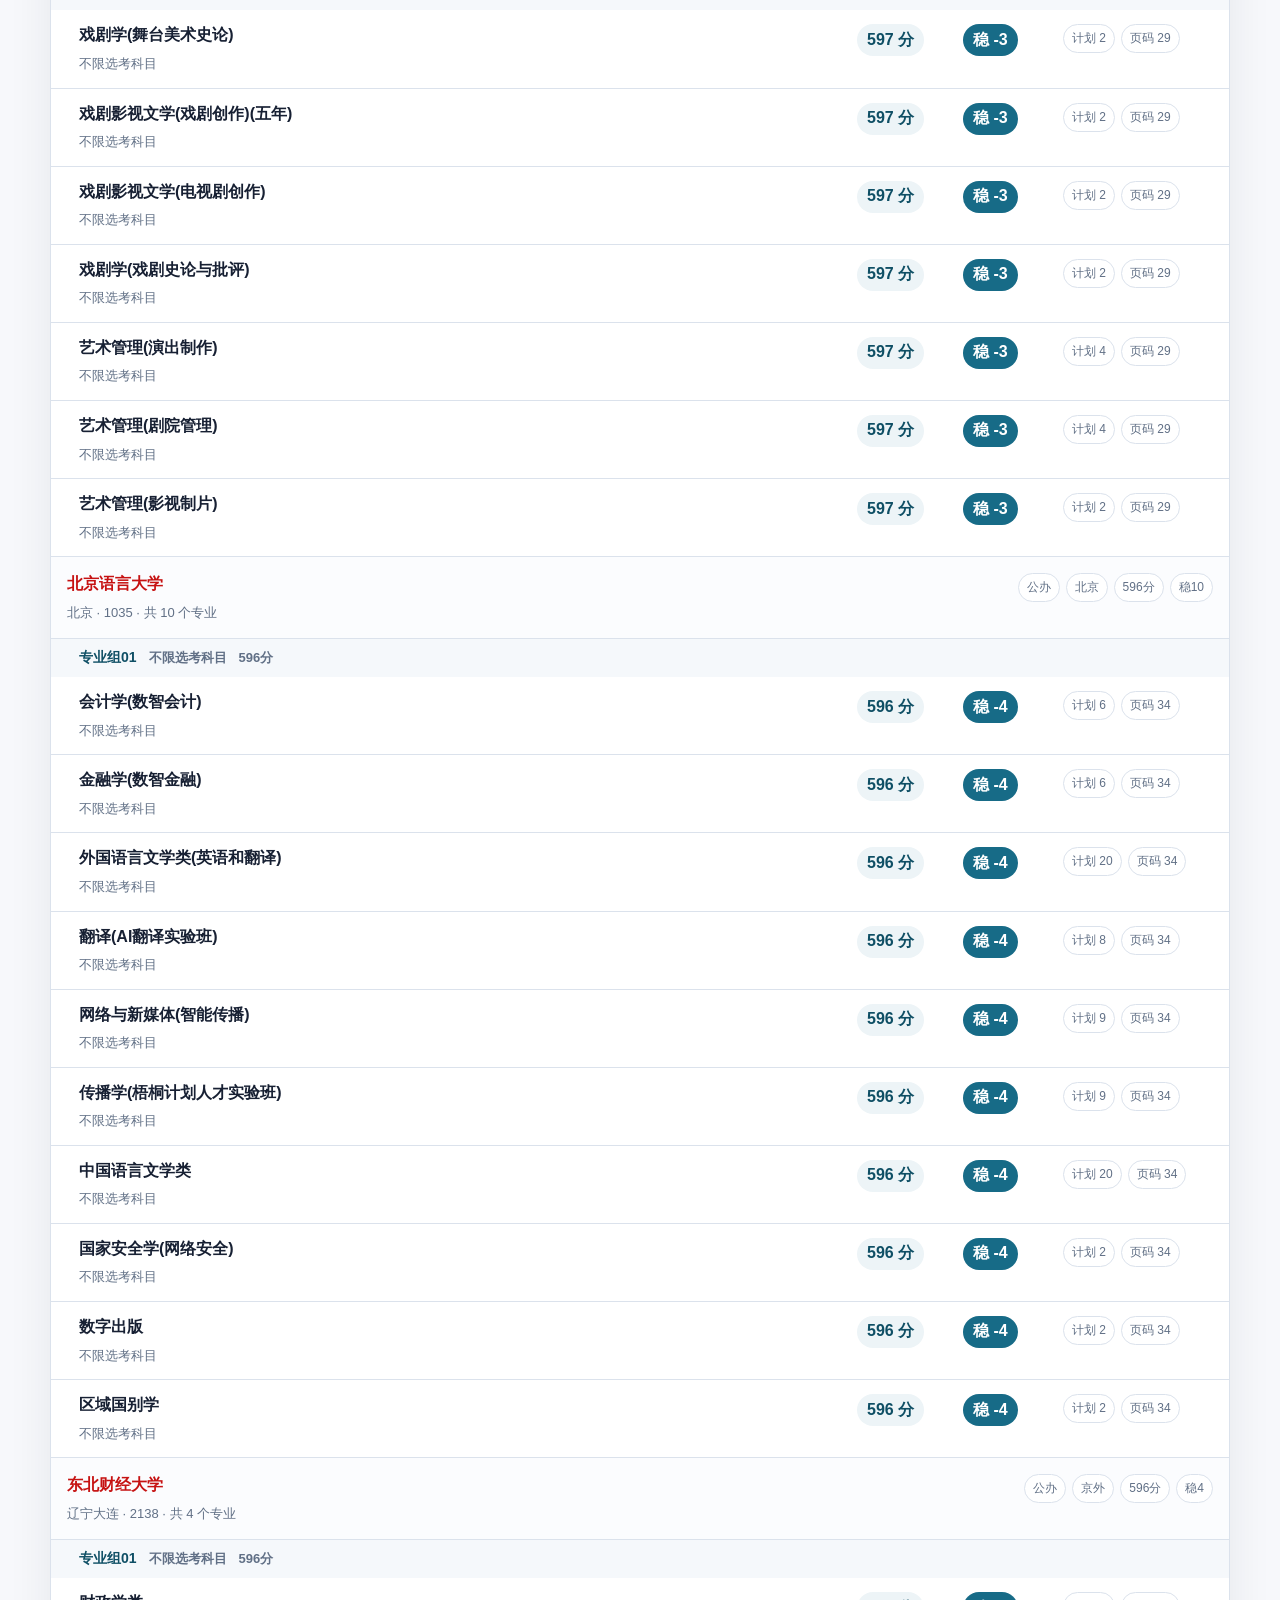
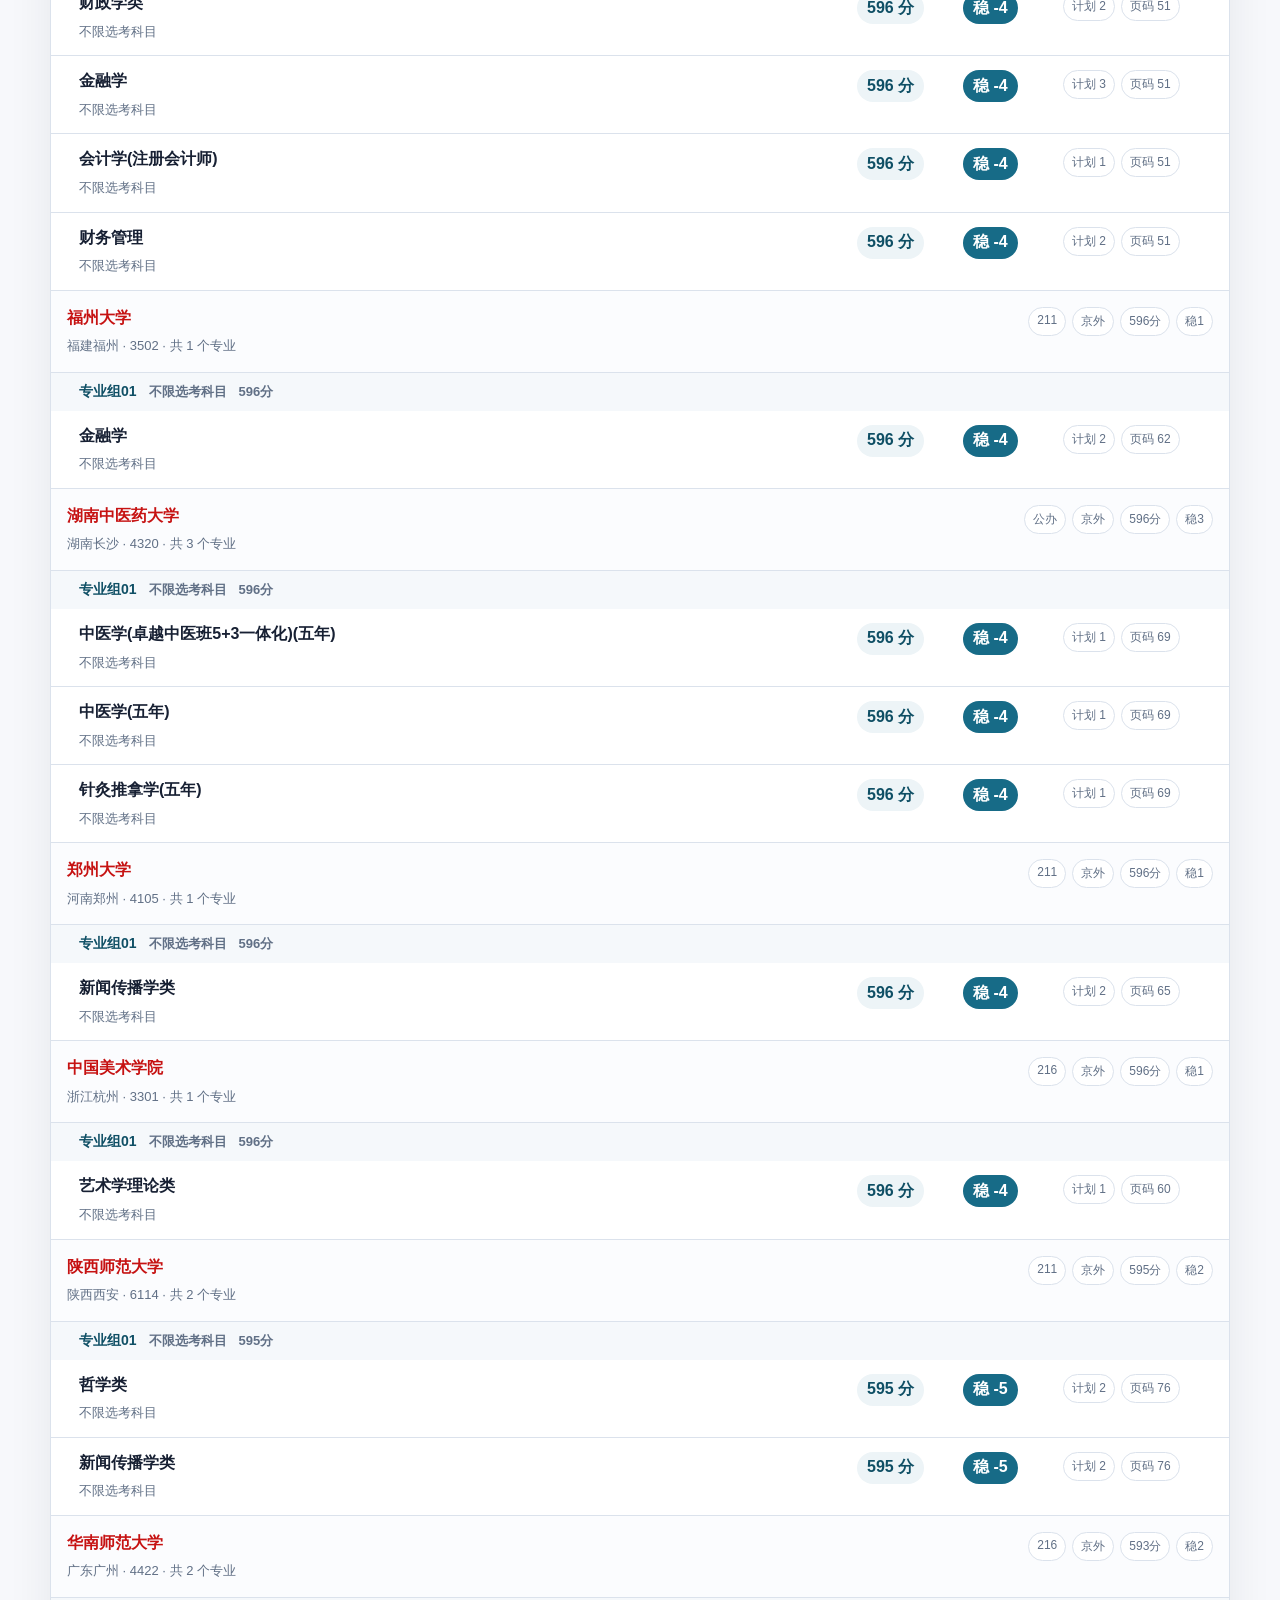
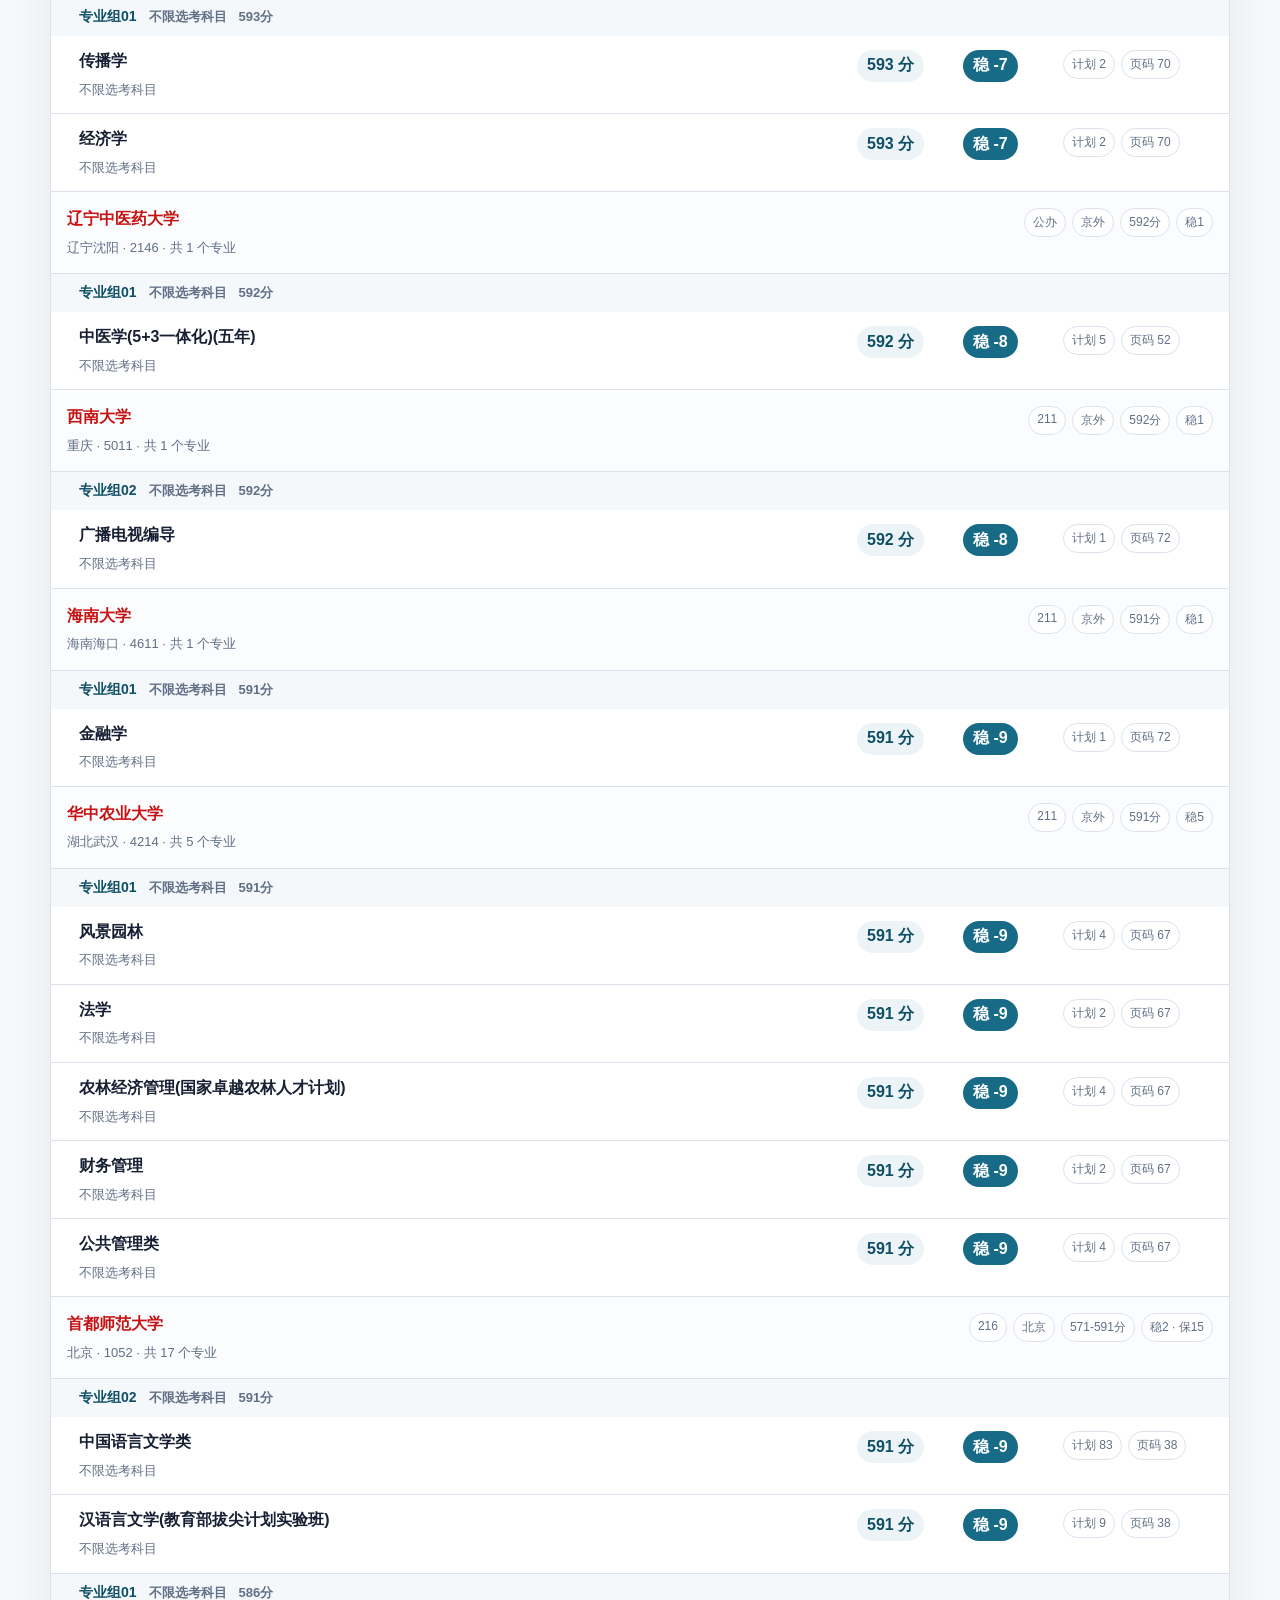
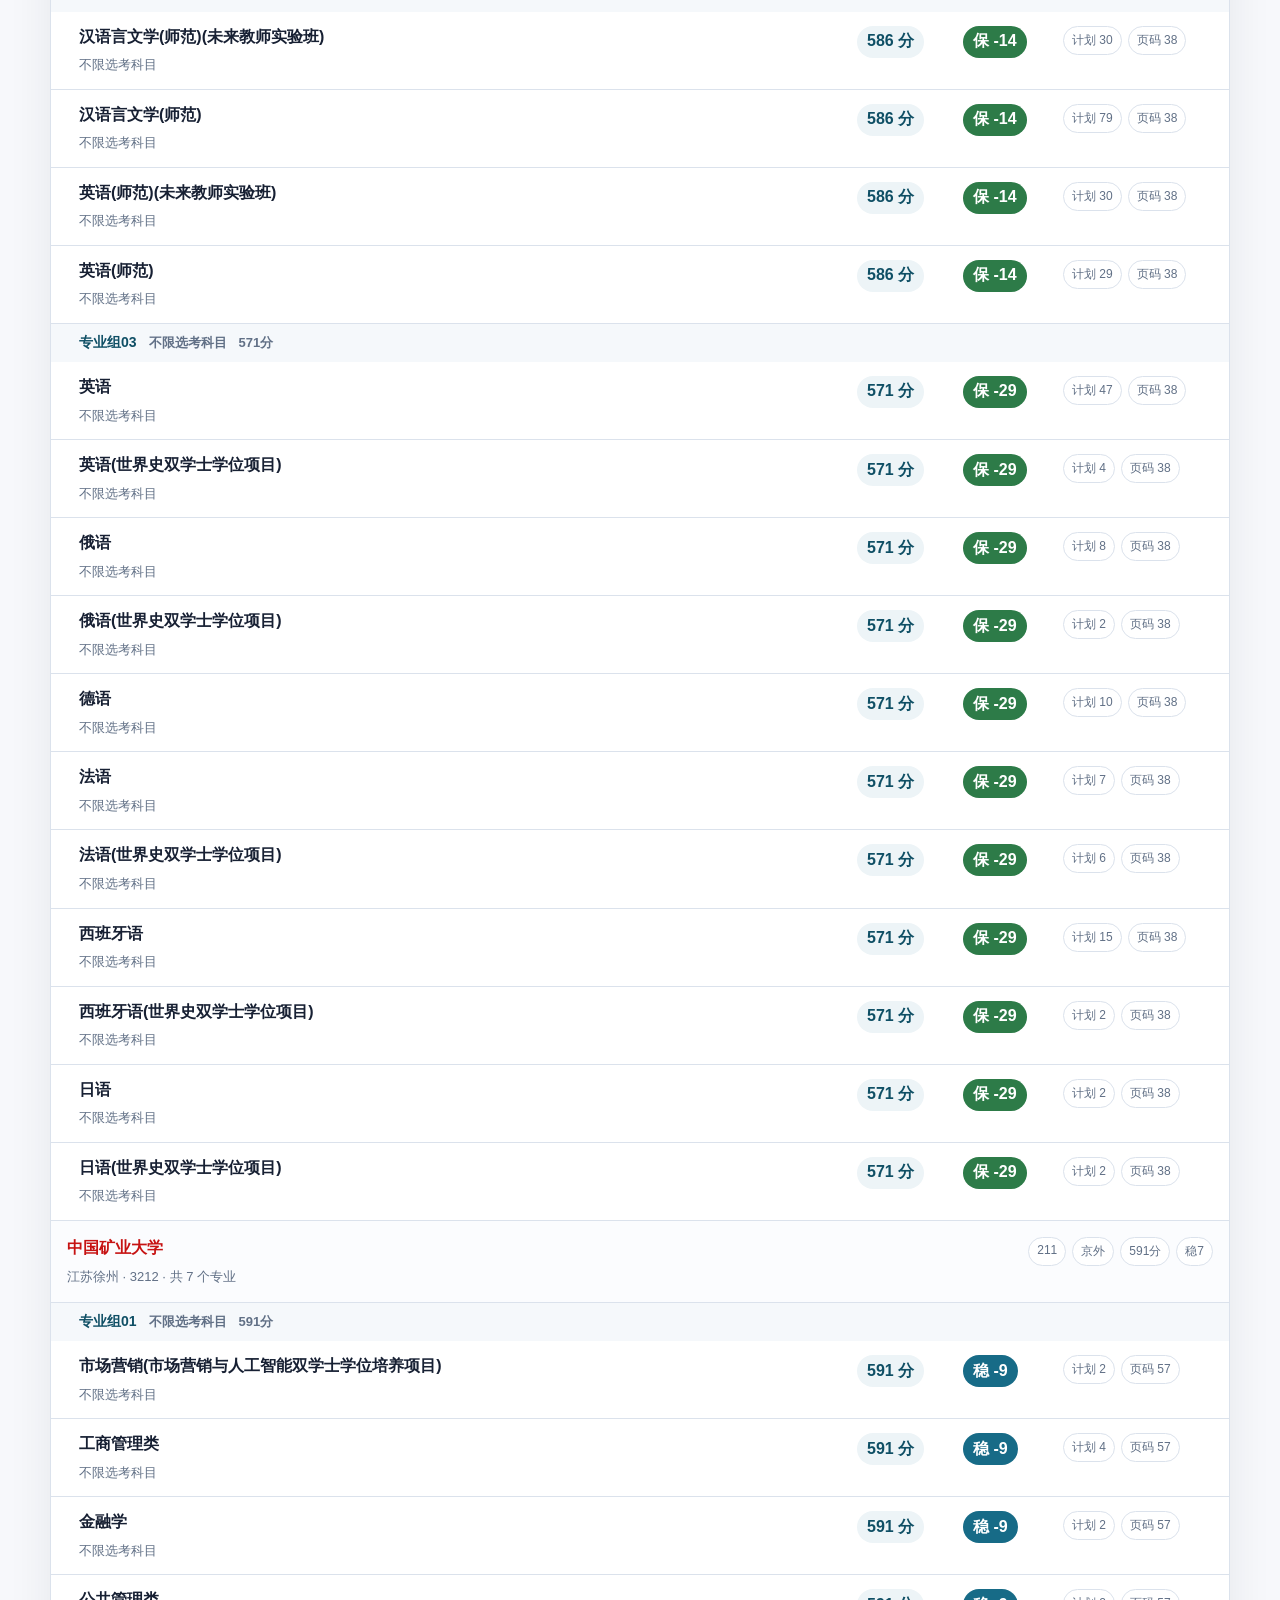
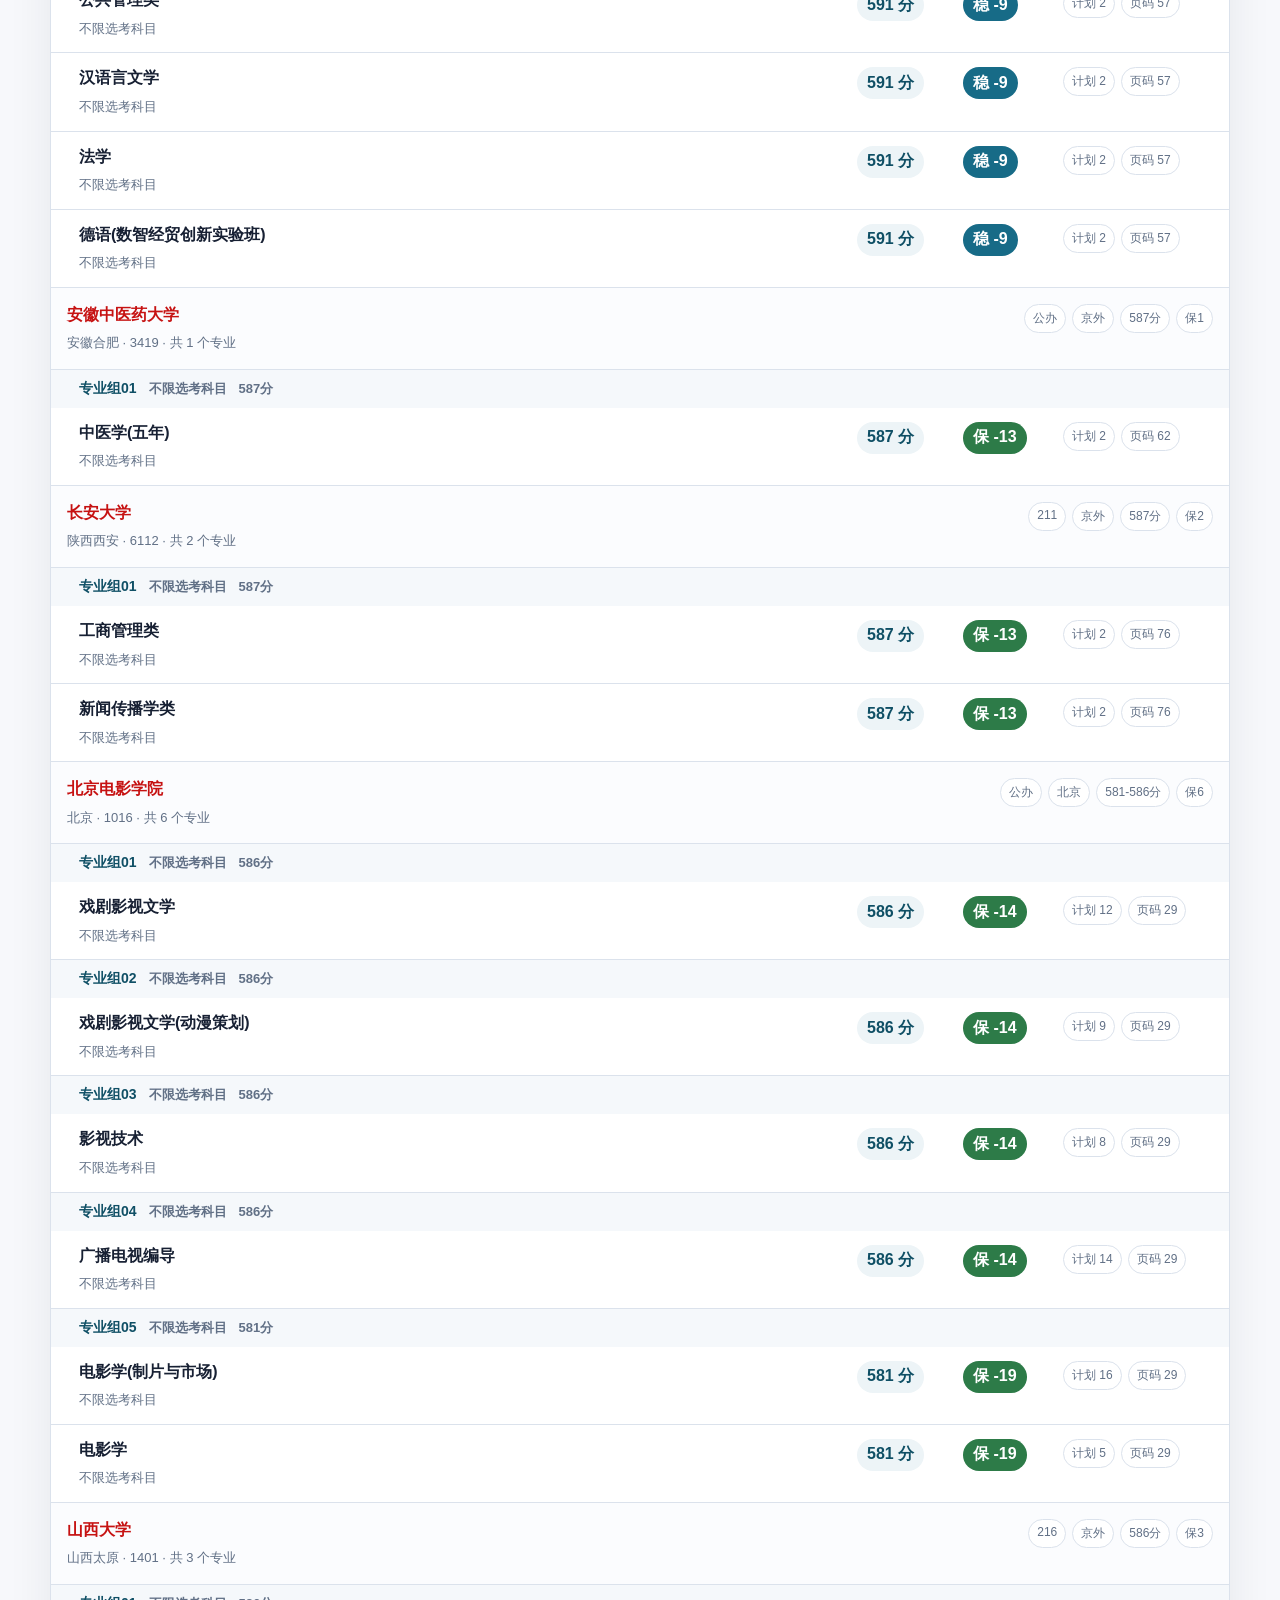
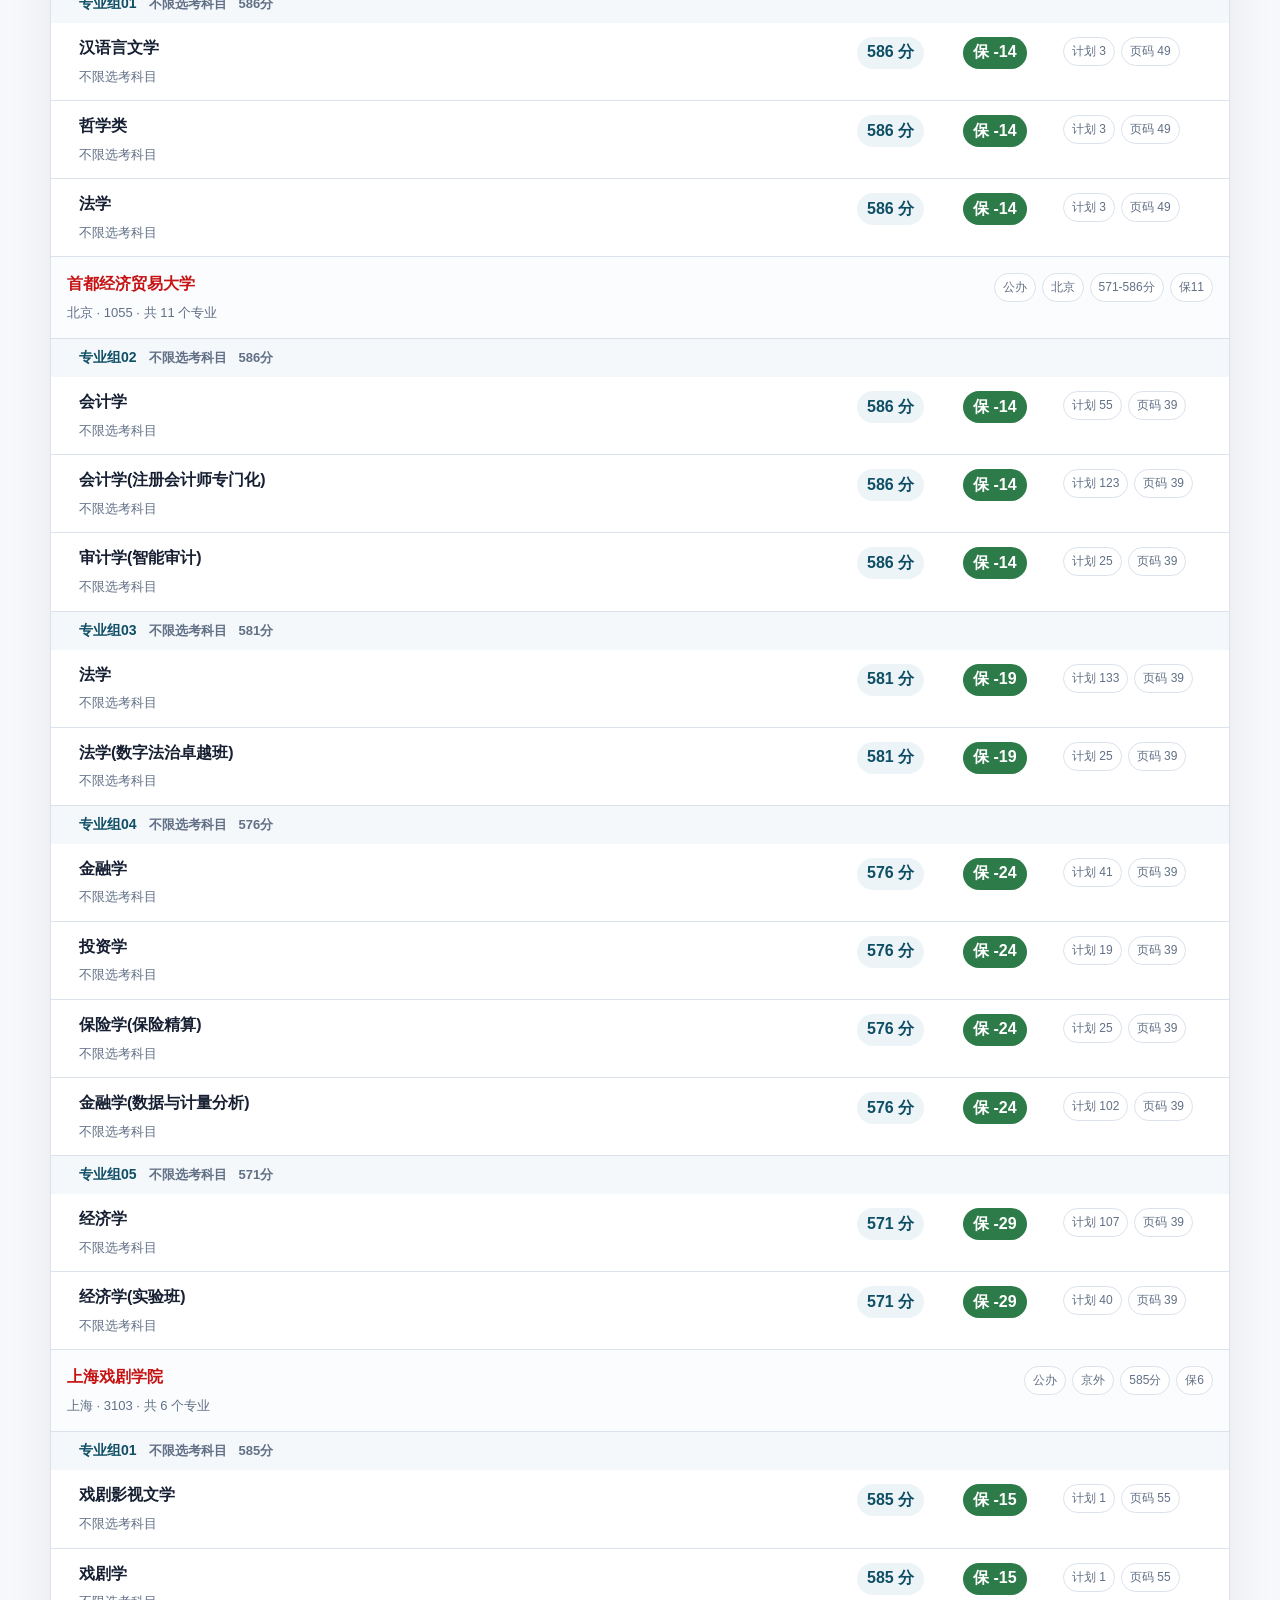
==== commit 27584972: "更新志愿筛选功能与字符颜色" ====
--- a/index.html
+++ b/index.html
@@ -3,7 +3,7 @@
 <head>
   <meta charset="utf-8">
   <meta name="viewport" content="width=device-width, initial-scale=1">
-  <title>2026 北京高考志愿匹配助手</title>
+  <title>2026 北京高考填报助手</title>
   <link rel="stylesheet" href="./styles.css">
 </head>
 <body>
@@ -29,7 +29,7 @@
             <label><input type="checkbox" value="历史">历史</label><label><input type="checkbox" value="地理">地理</label><label><input type="checkbox" value="政治">政治</label>
           </div>
         </fieldset>
-        <label class="field keyword-field"><span>搜索院校或专业</span><input id="keywordInput" type="search" placeholder="例如：计算机、北邮、医学"></label>
+        <label class="field keyword-field"><span>搜索院校或专业</span><input id="keywordInput" type="search" placeholder="例如：计算机 北邮 医学，任一命中即可"></label>
       </div>
 
       <details class="advanced" open>
@@ -67,3 +67,4 @@
 </body>
 </html>
 
+
--- a/styles.css
+++ b/styles.css
@@ -146,3 +146,8 @@
   height: auto;
   border-radius: 6px;
 }
+
+.school-name {
+  color: #c61212;
+  font-weight: 900;
+}
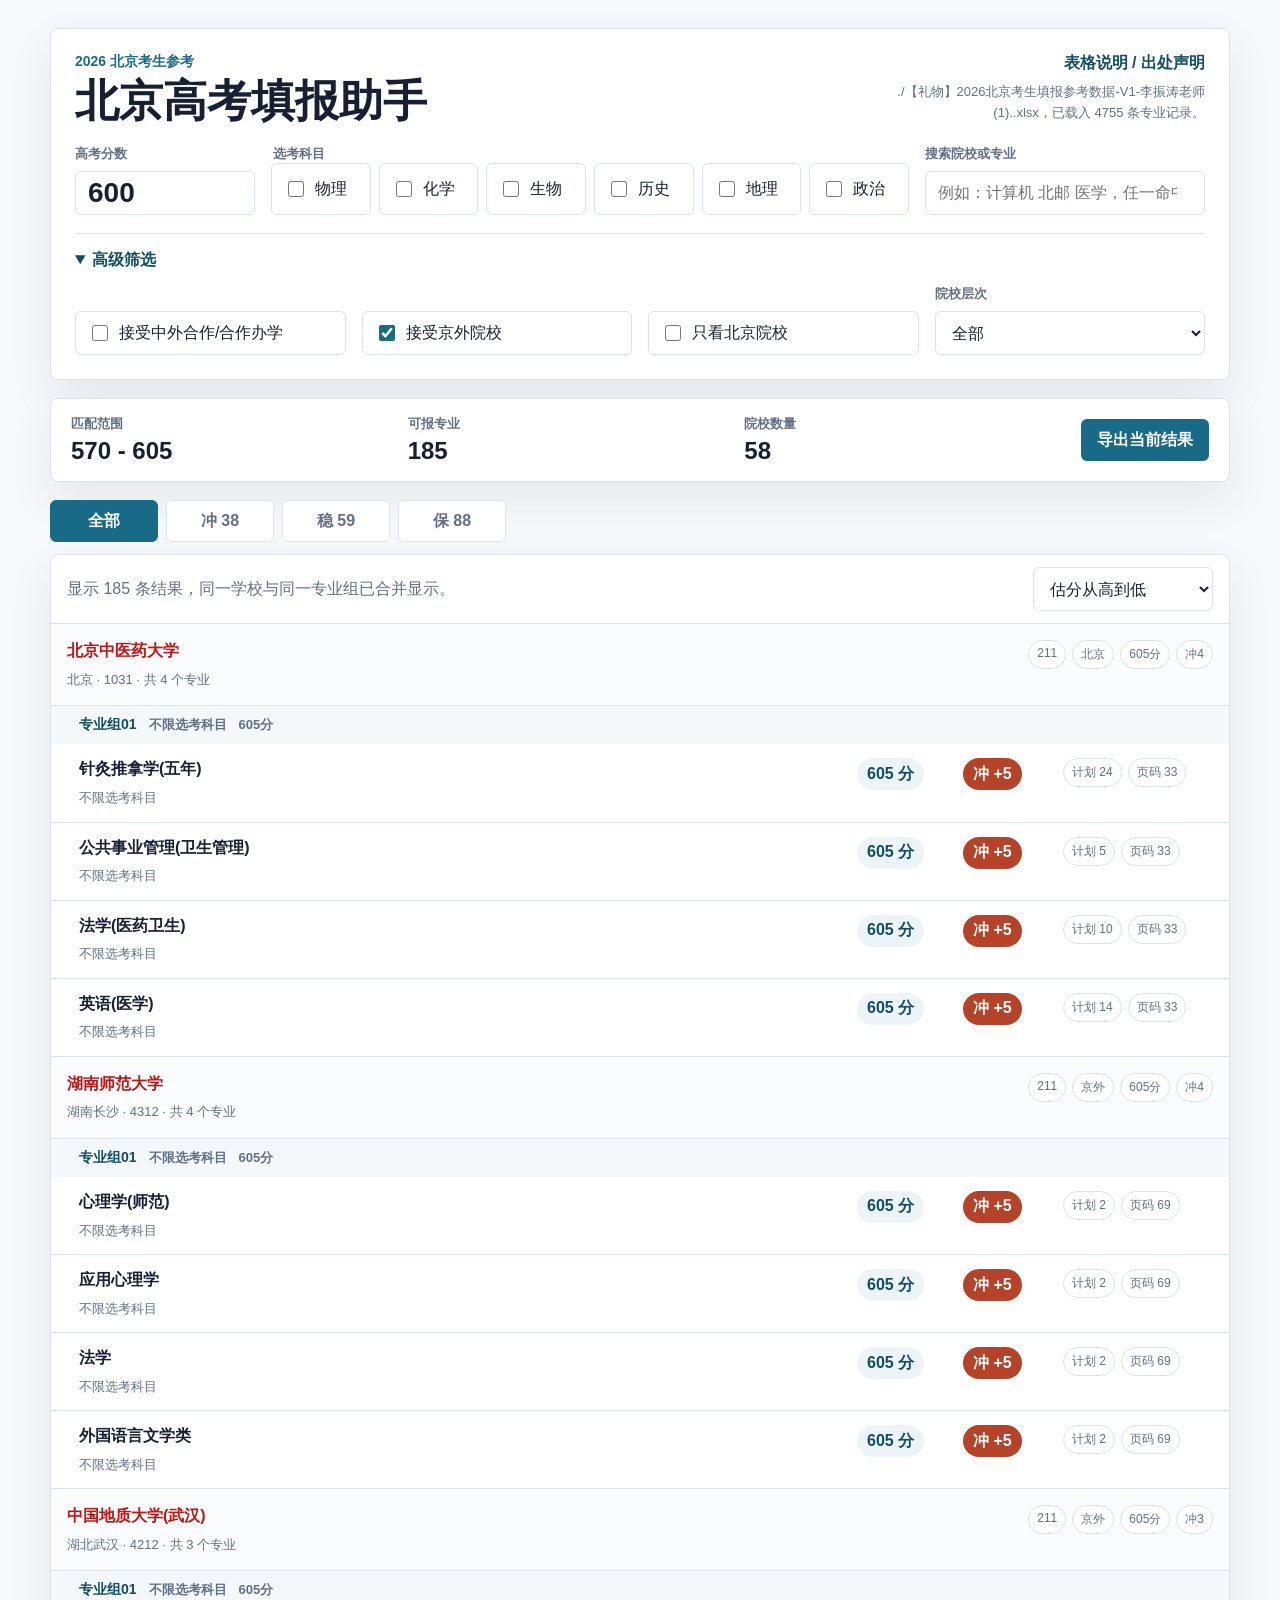
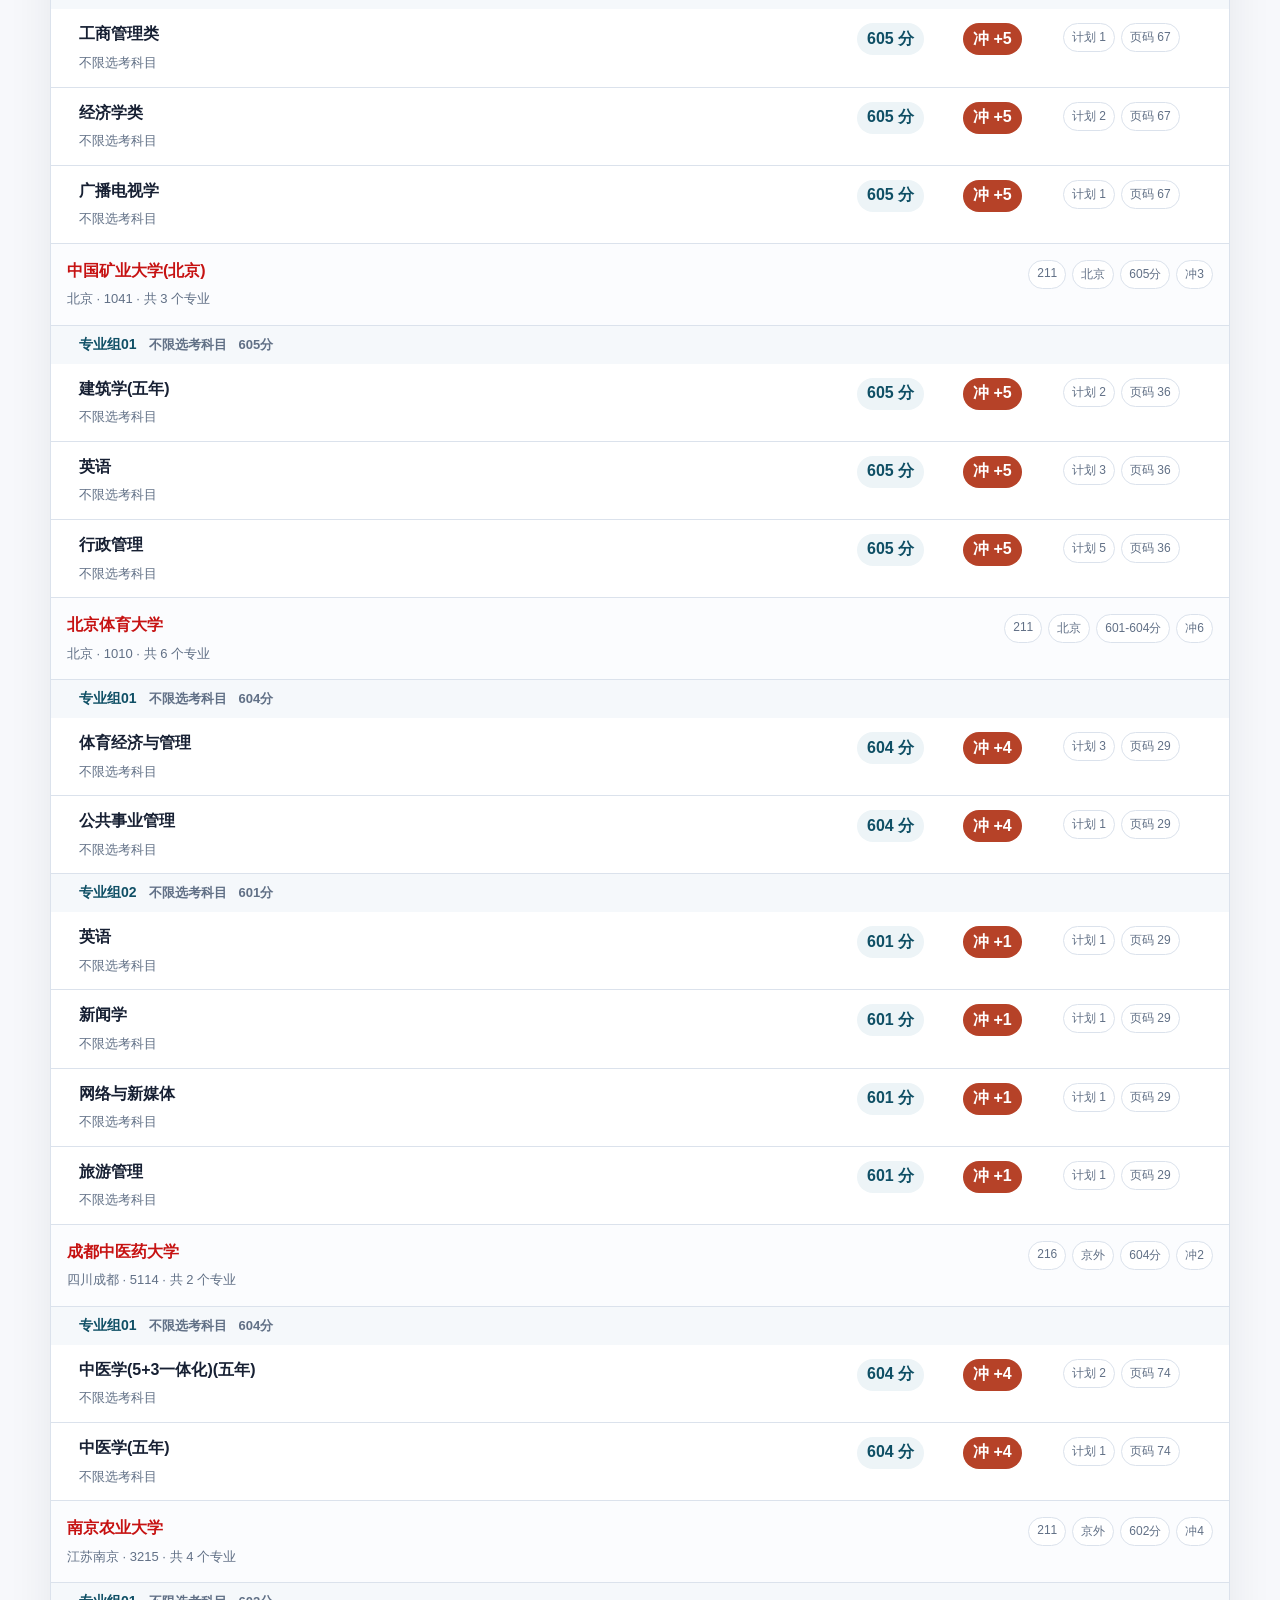
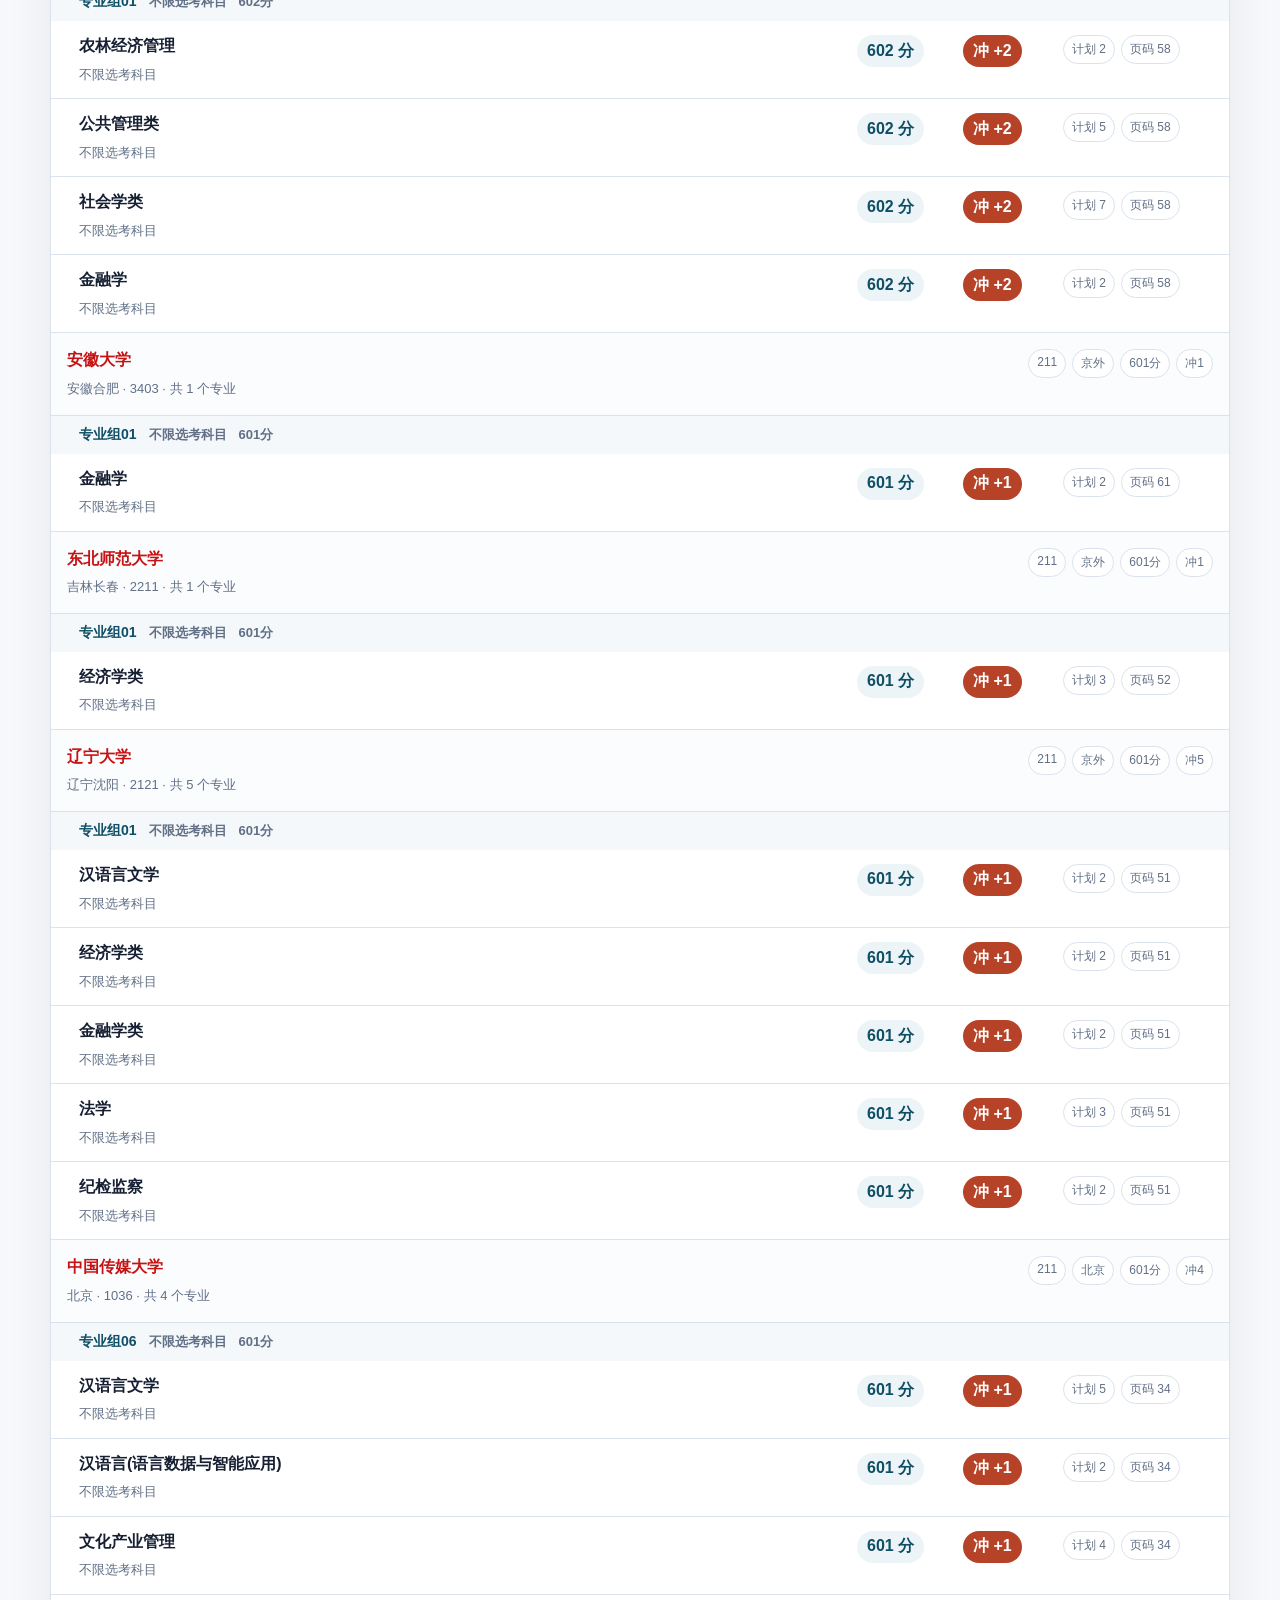
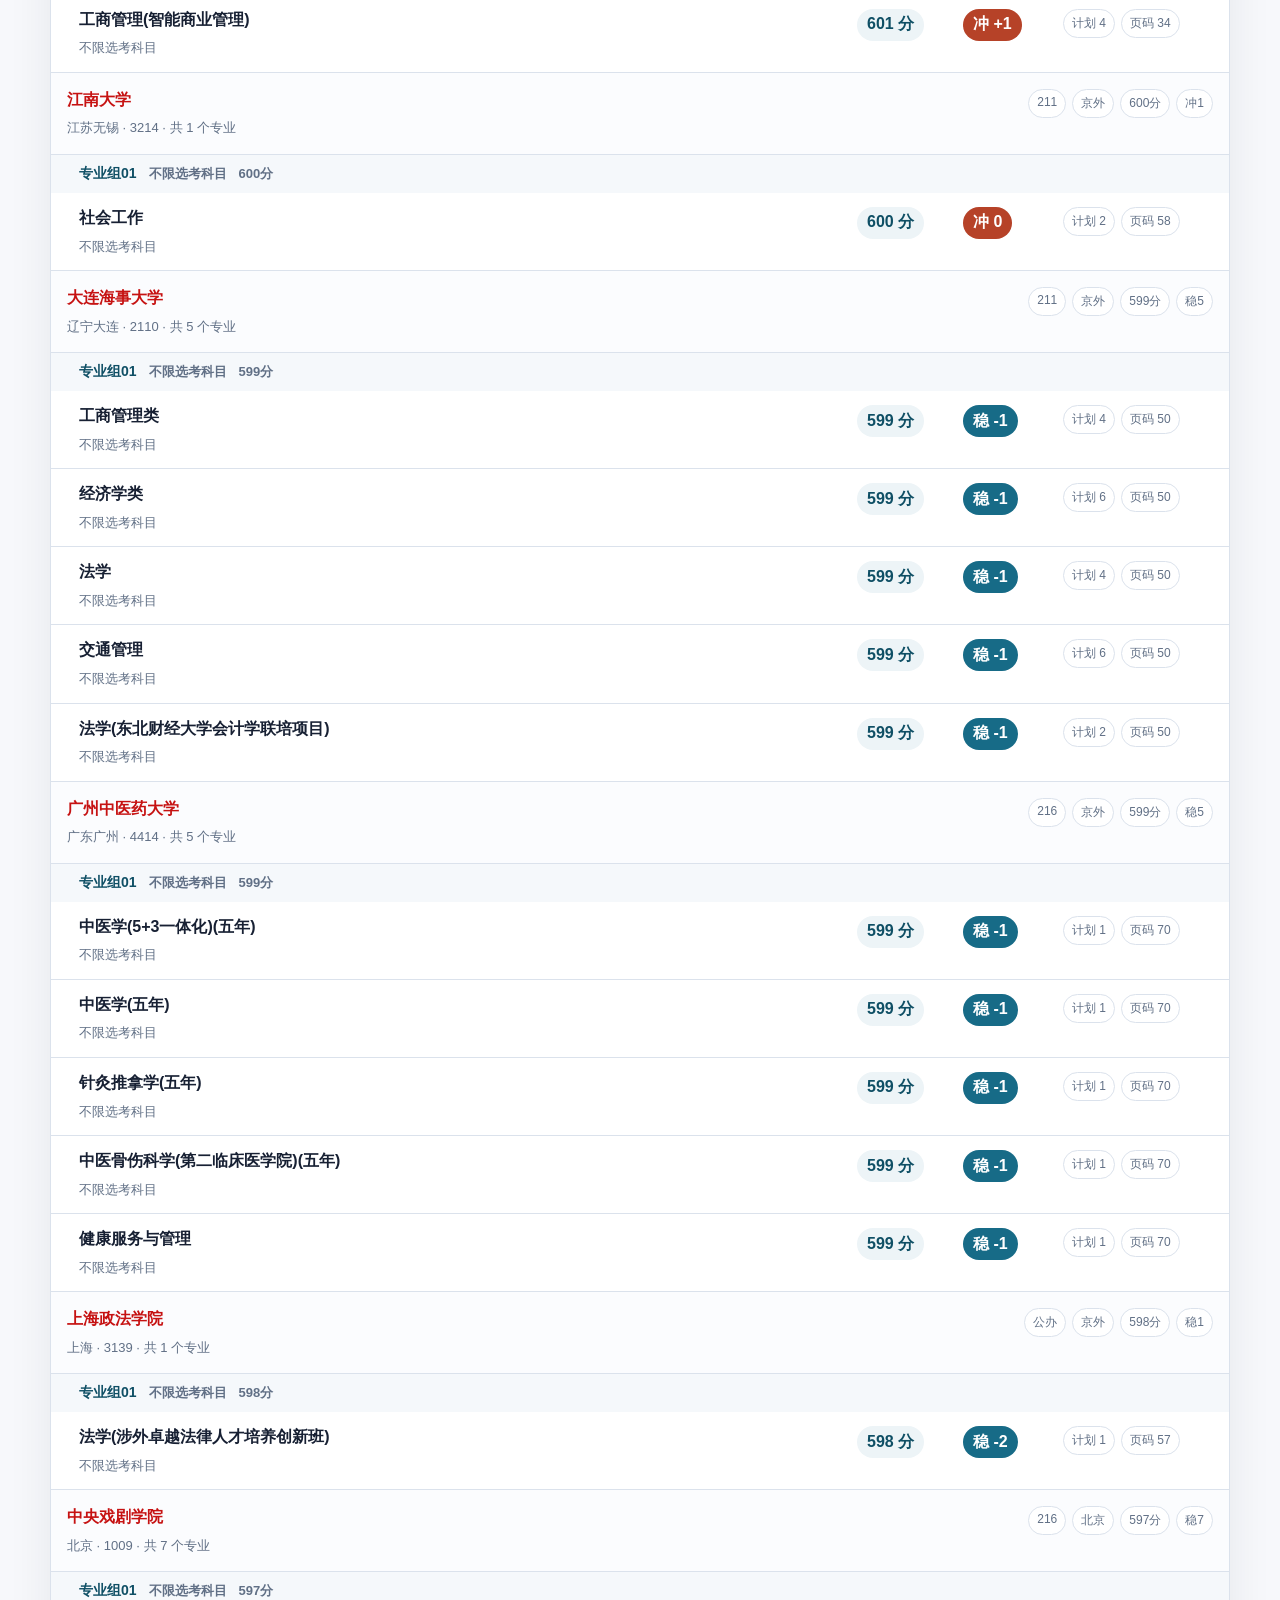
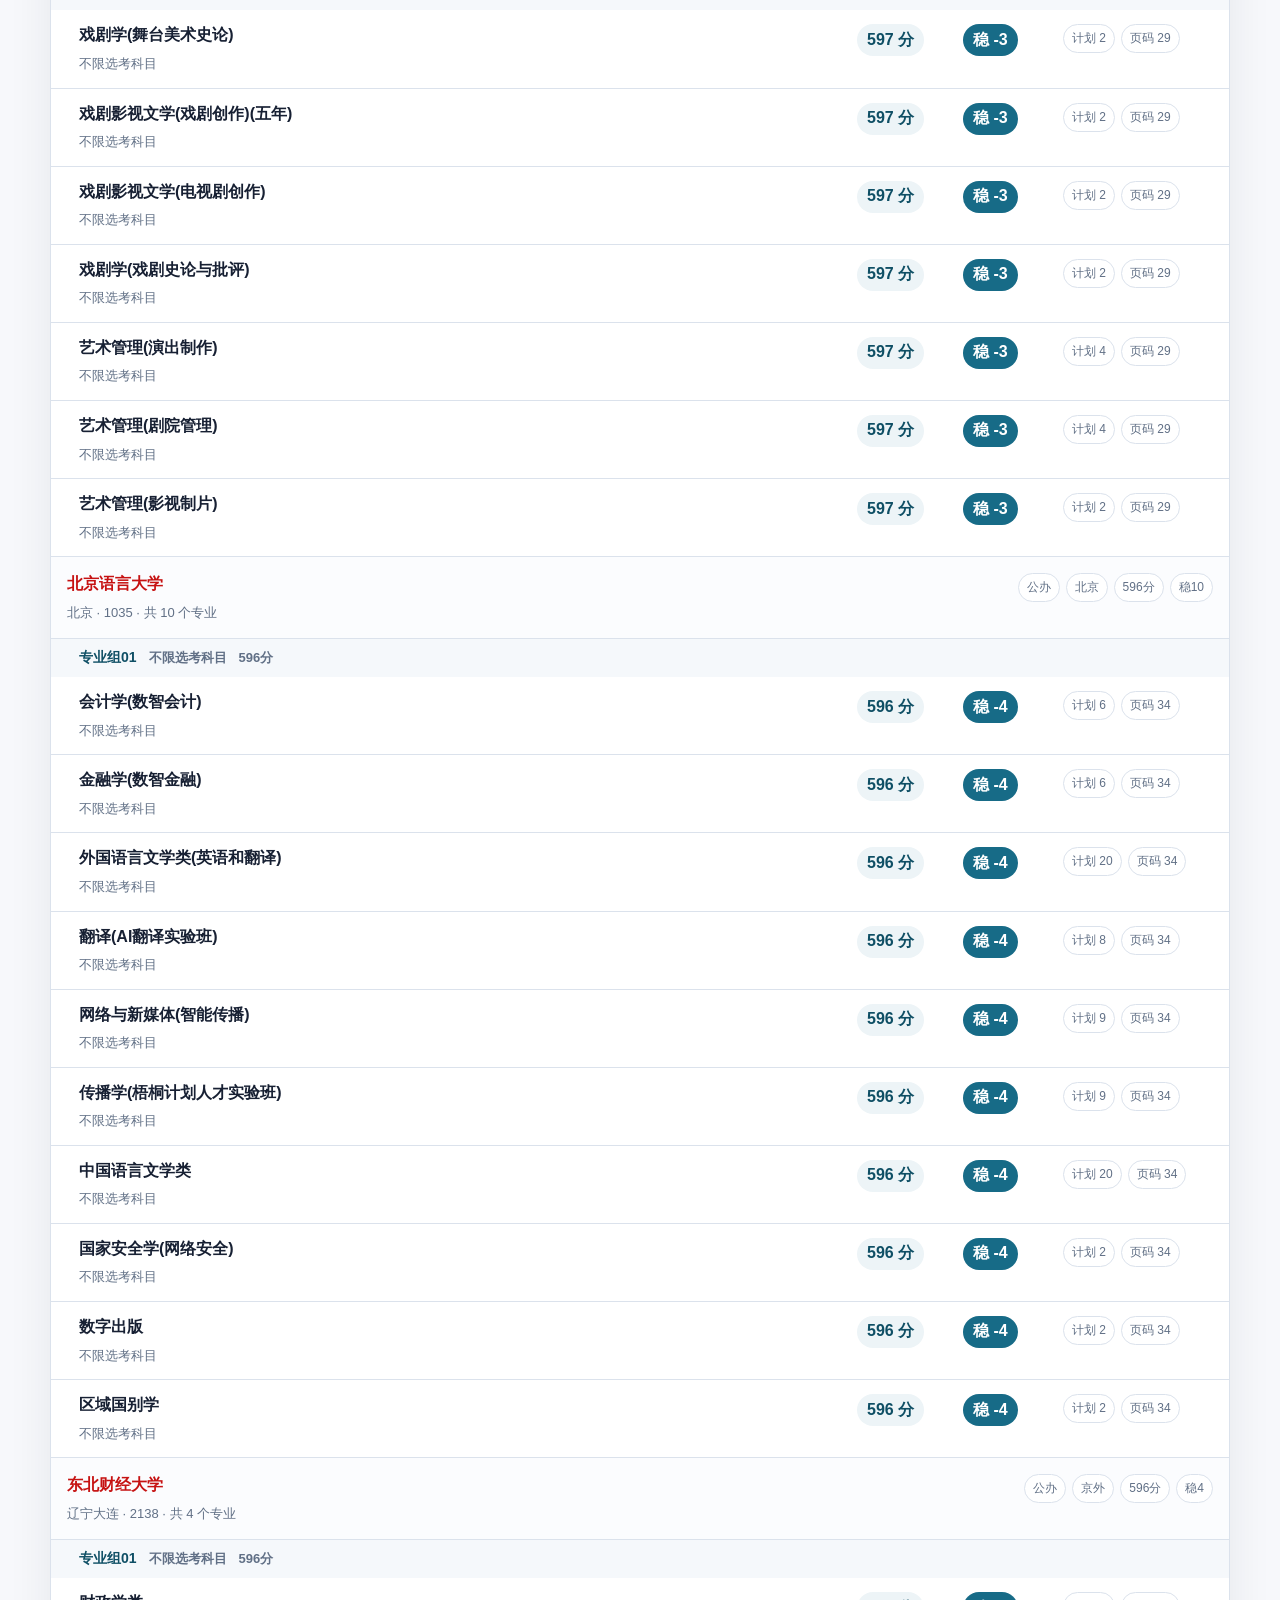
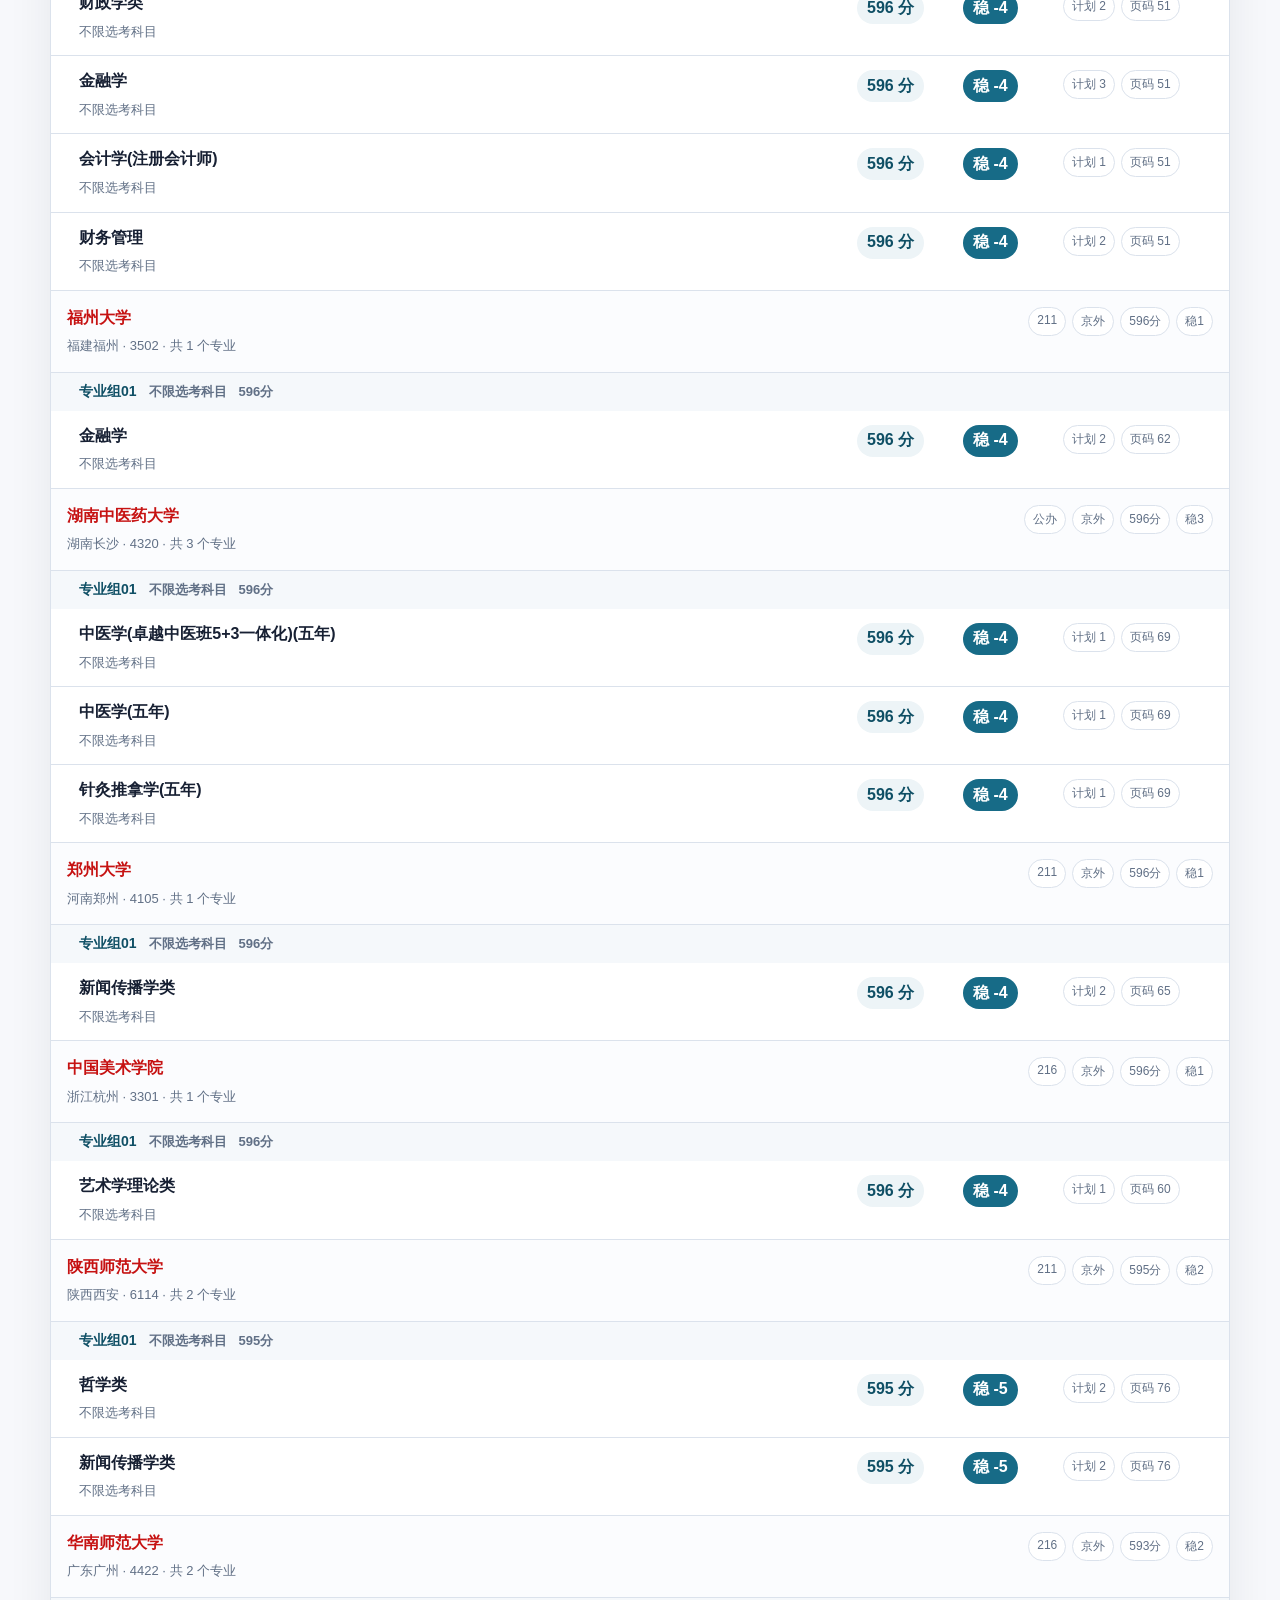
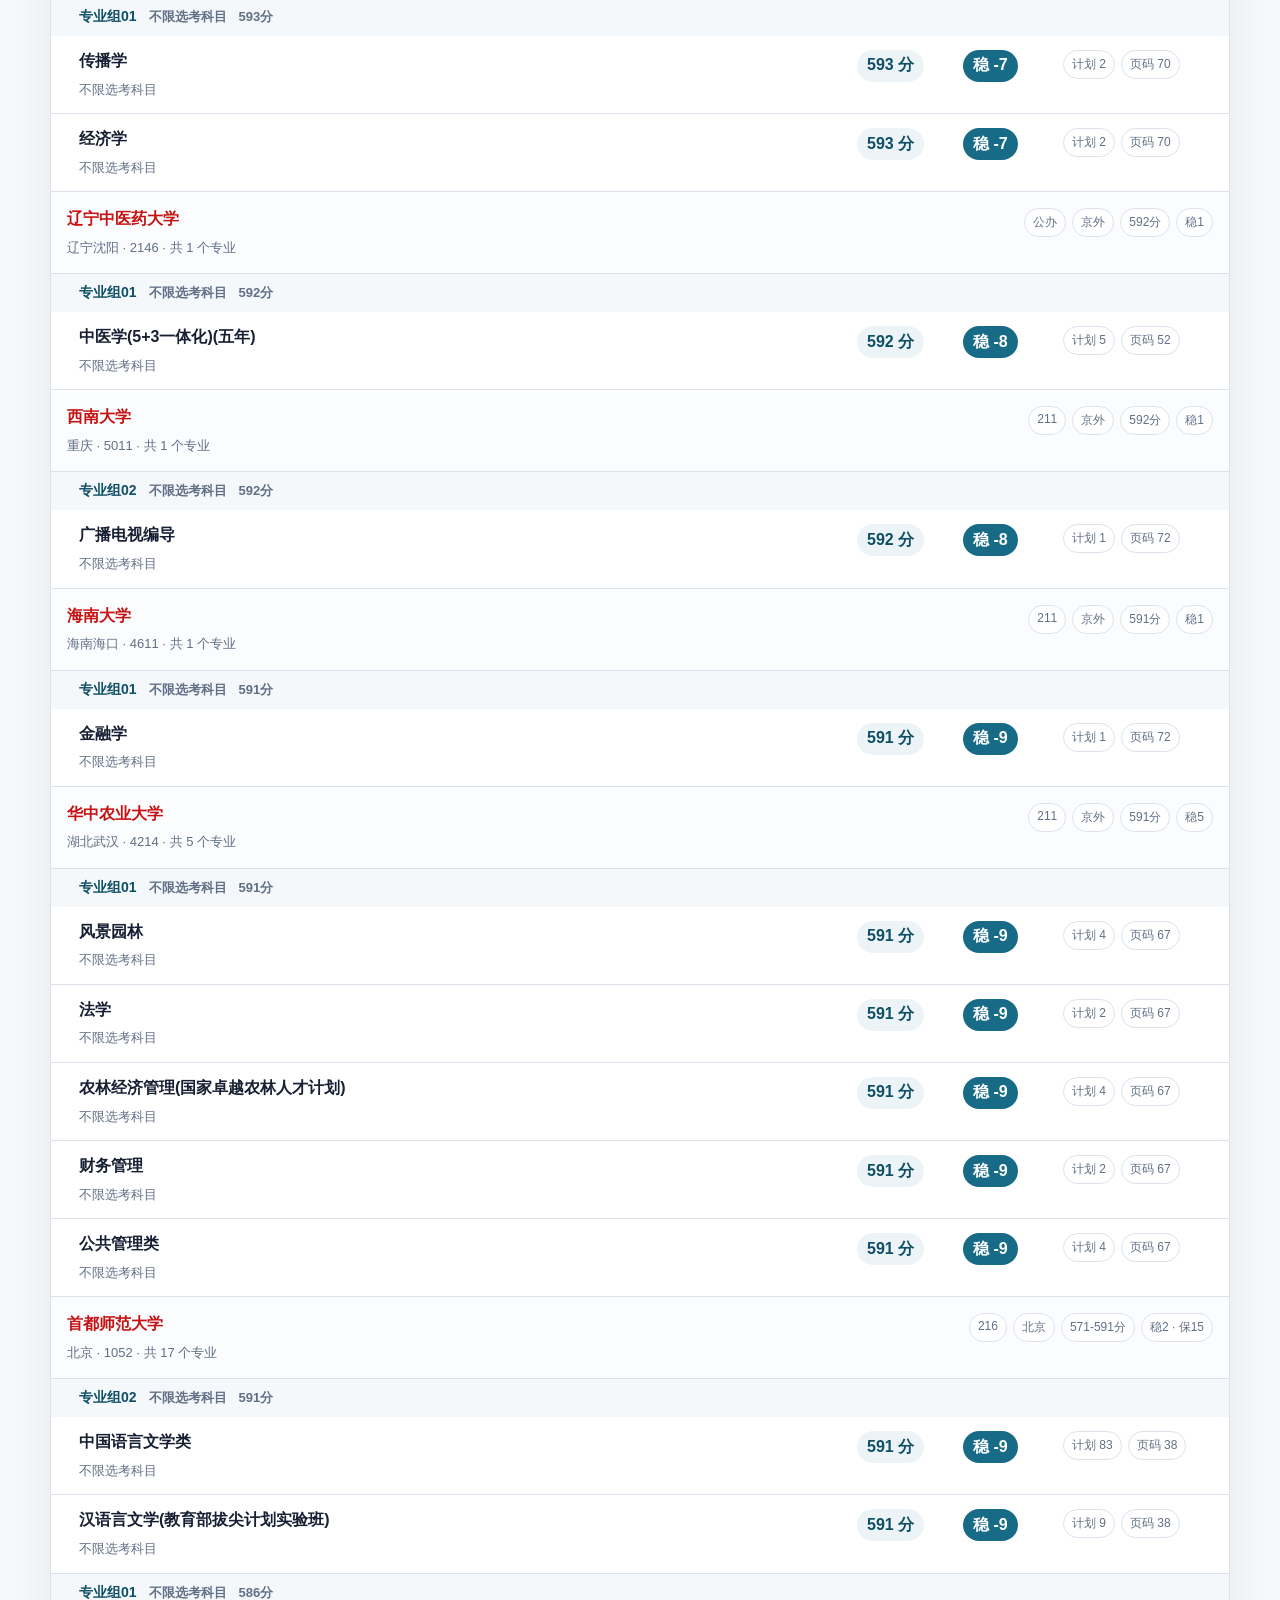
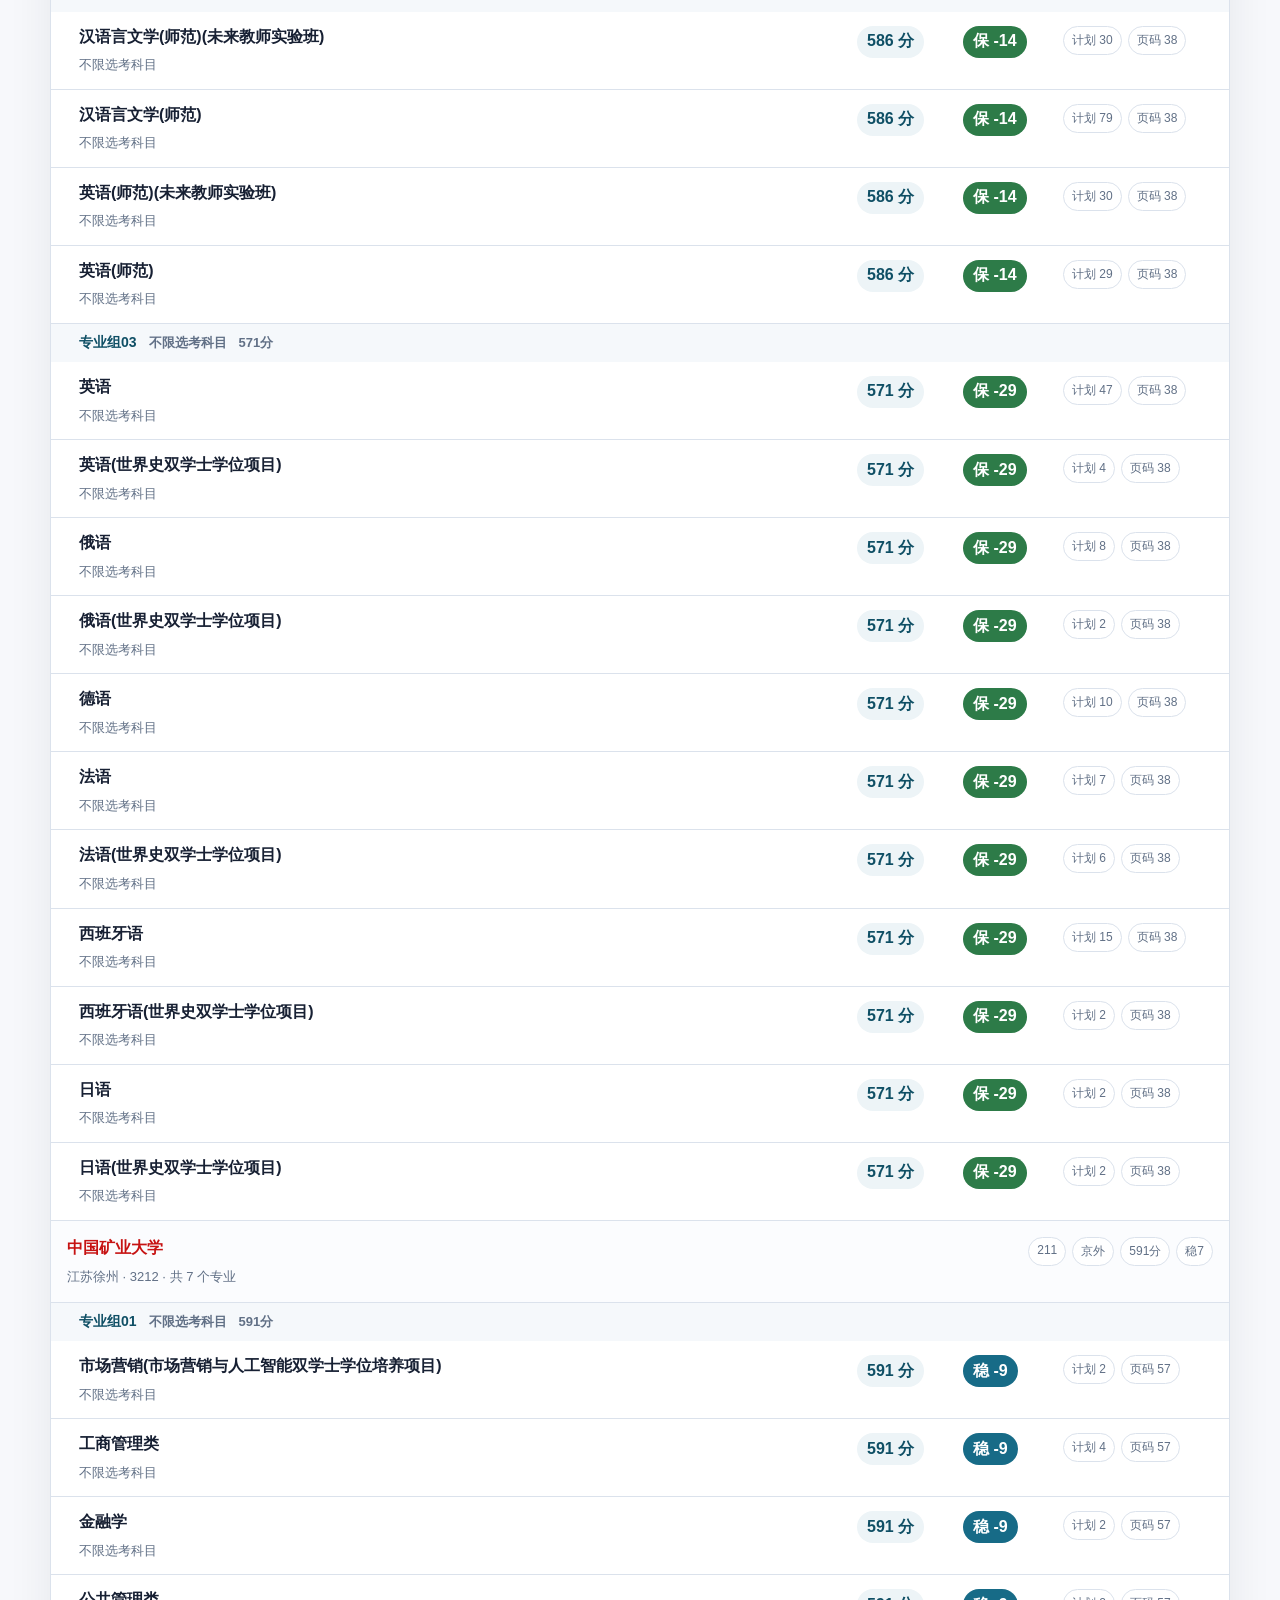
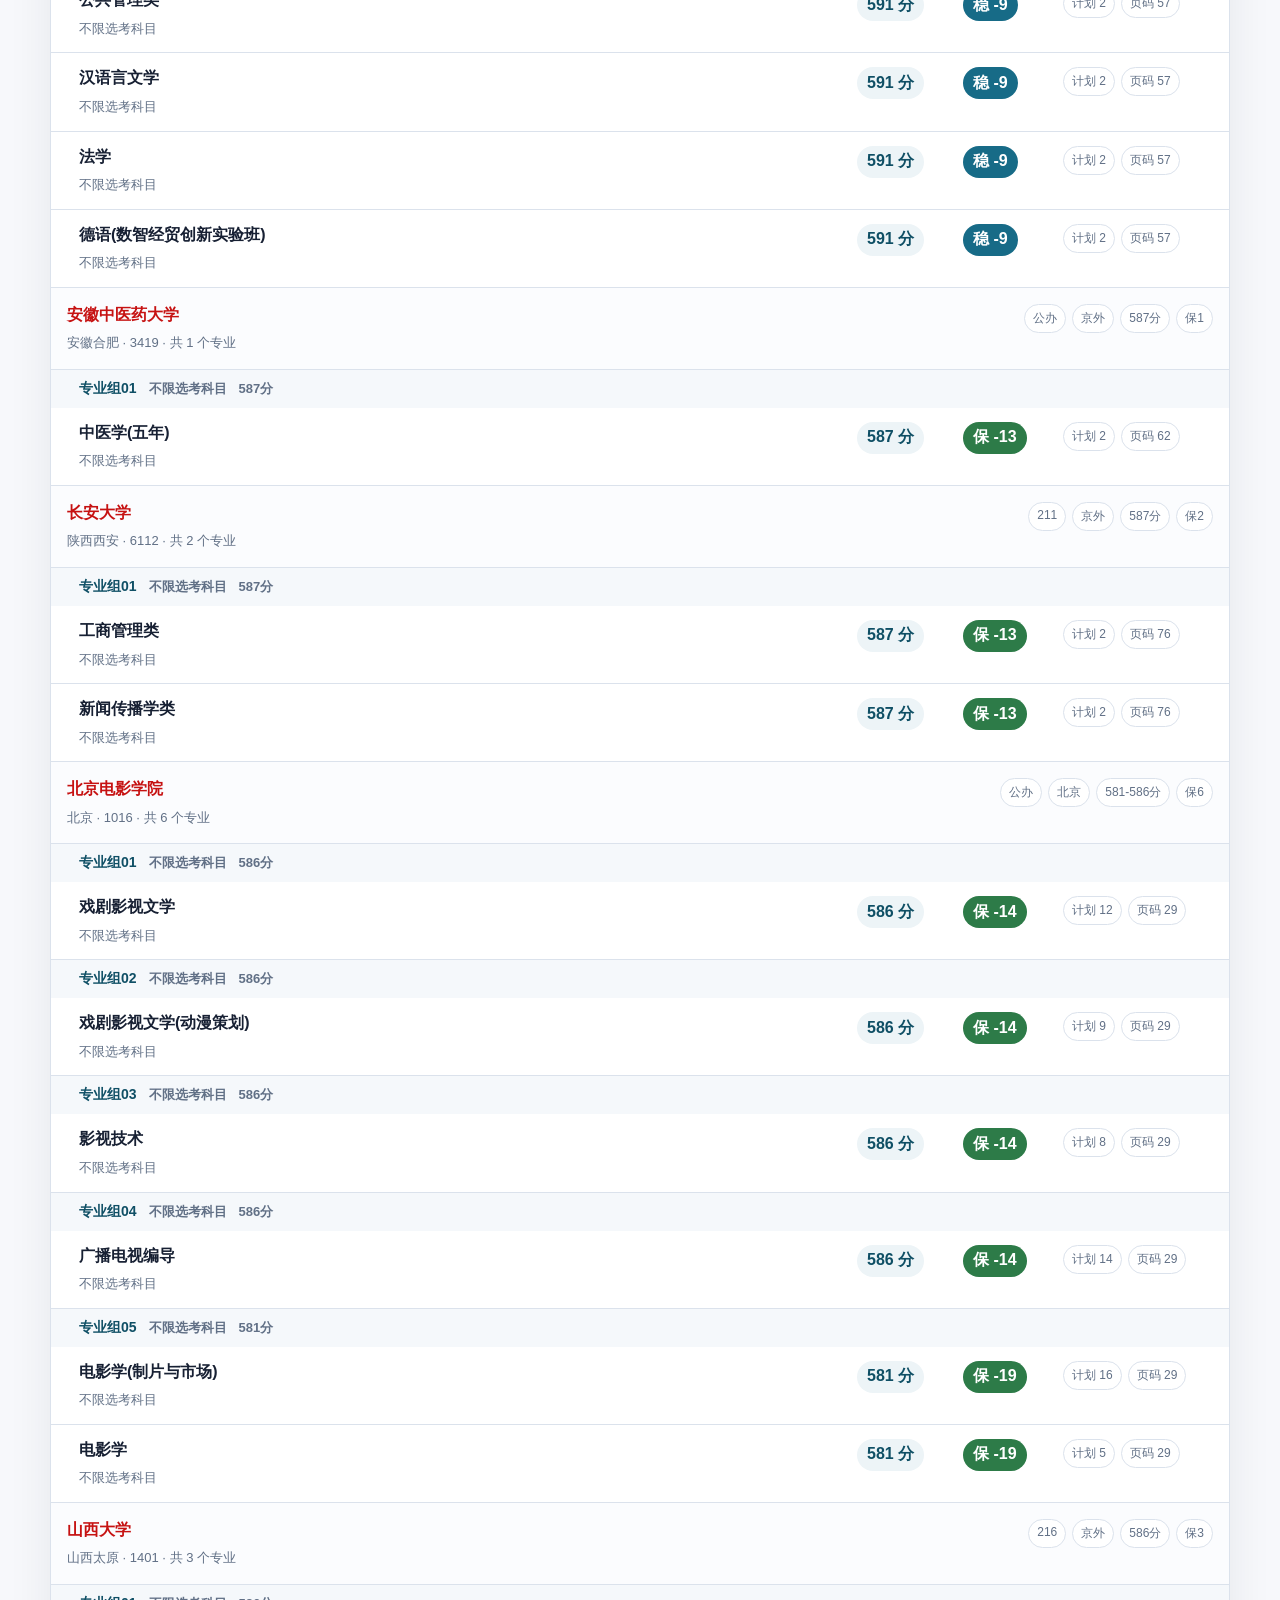
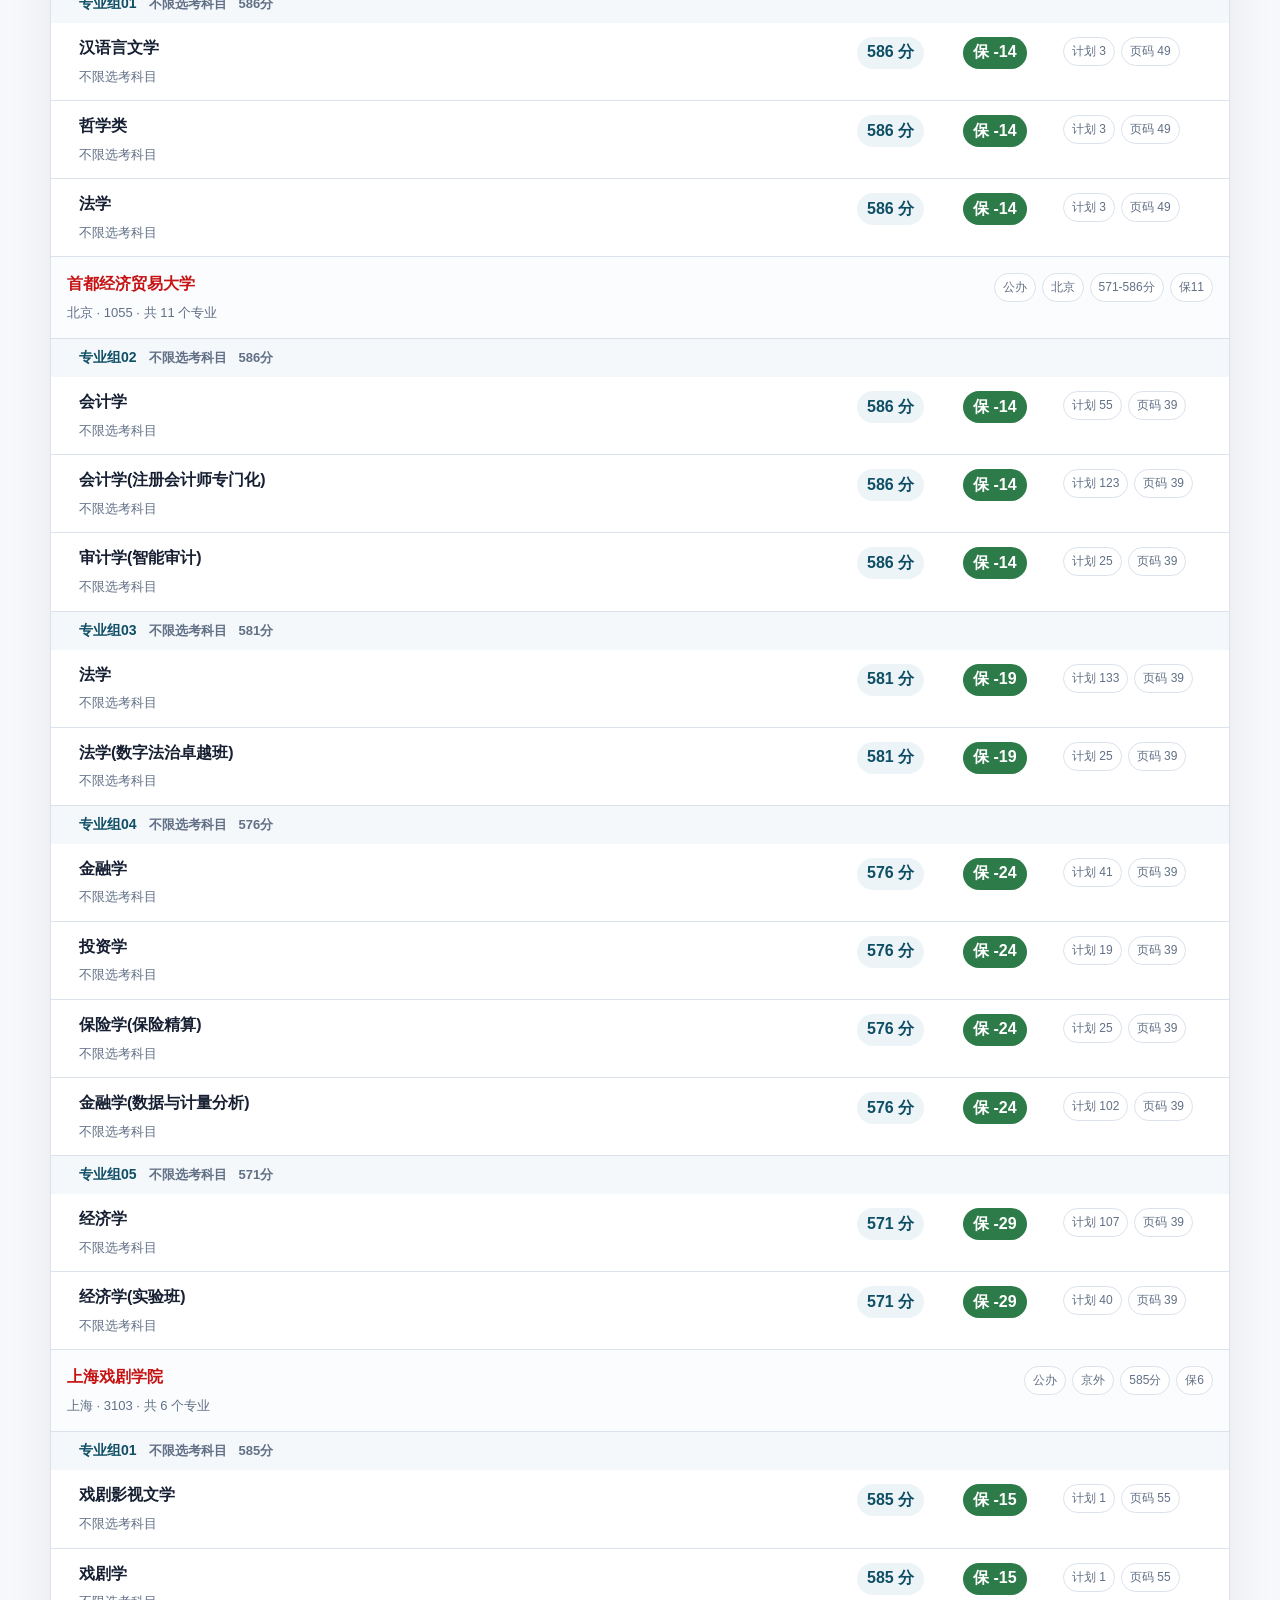
==== commit 3ef180ef: "修改UI" ====
--- a/index.html
+++ b/index.html
@@ -12,7 +12,7 @@
       <div class="brand-row">
         <div>
           <p class="eyebrow">2026 北京考生参考</p>
-          <h1>志愿匹配助手</h1>
+          <h1>北京高考填报助手</h1>
         </div>
         <div class="top-actions">
           <a class="text-link" href="./notice.html">表格说明 / 出处声明</a>
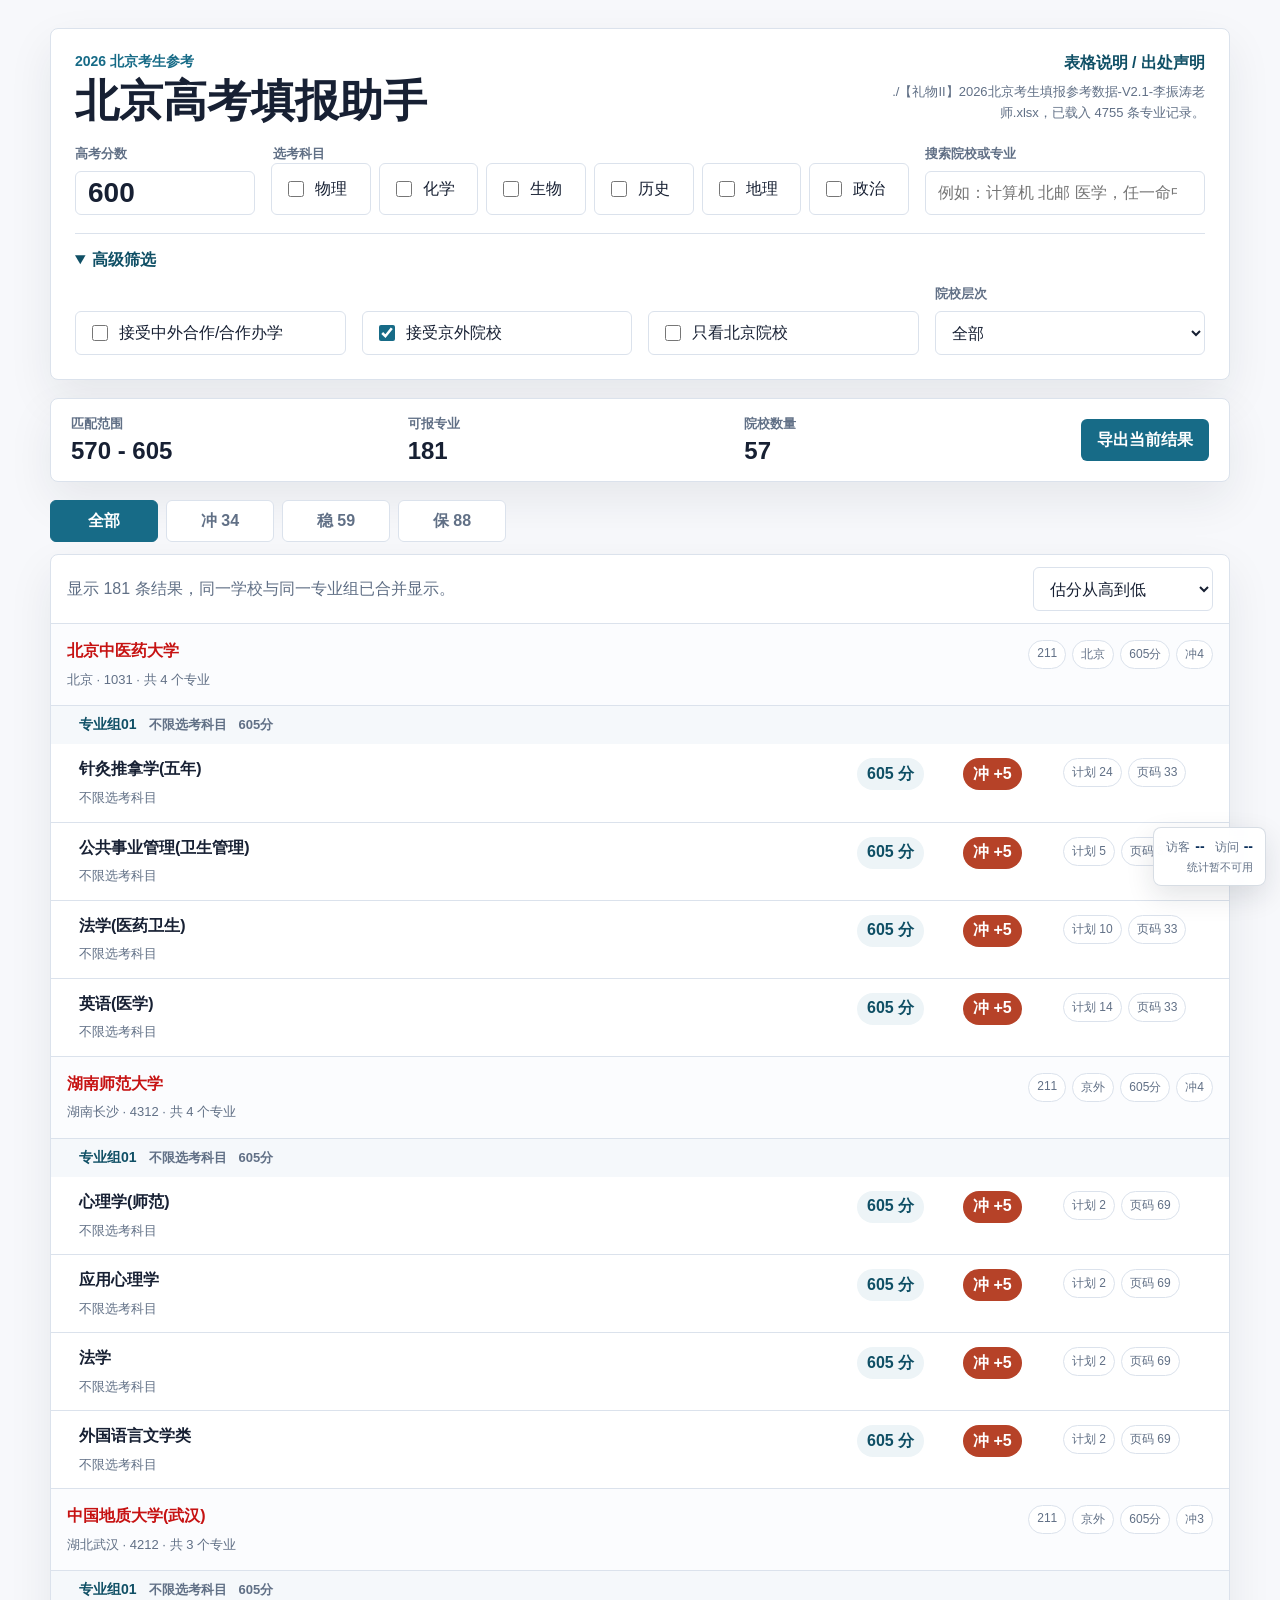
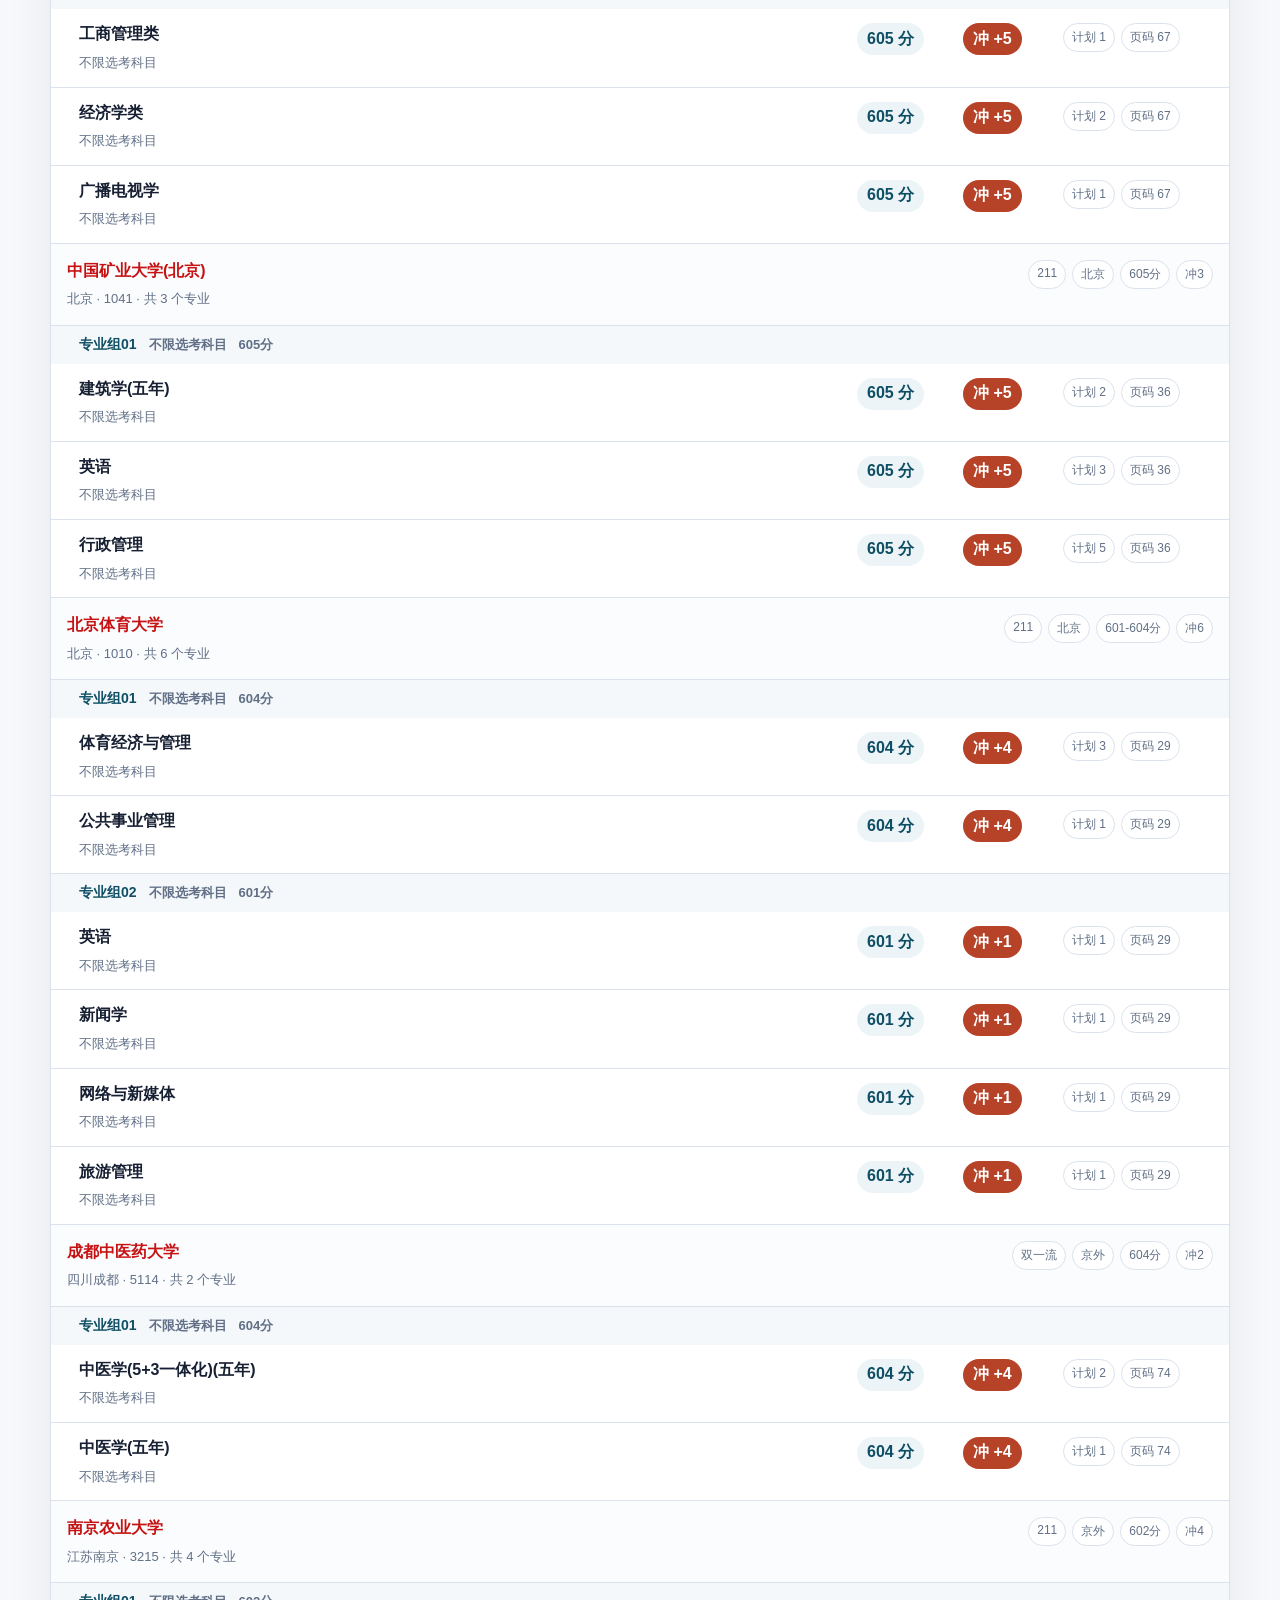
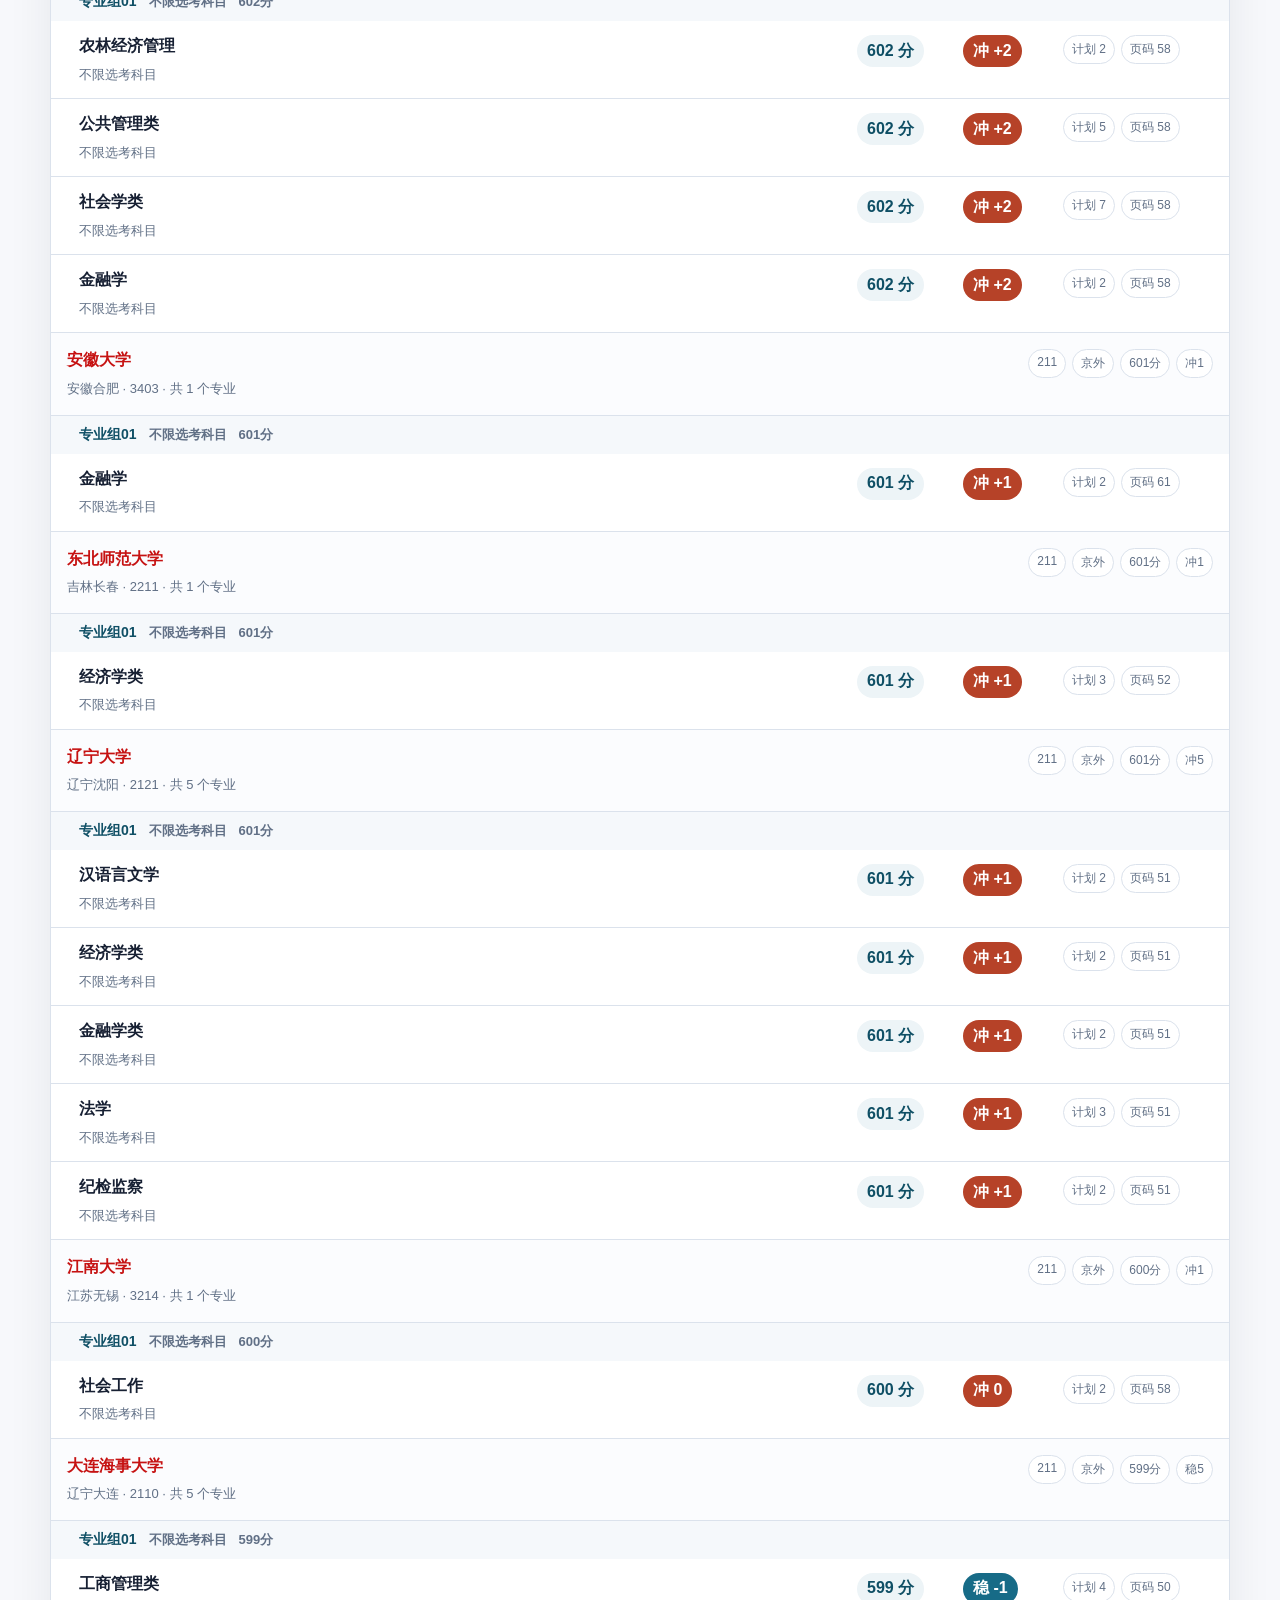
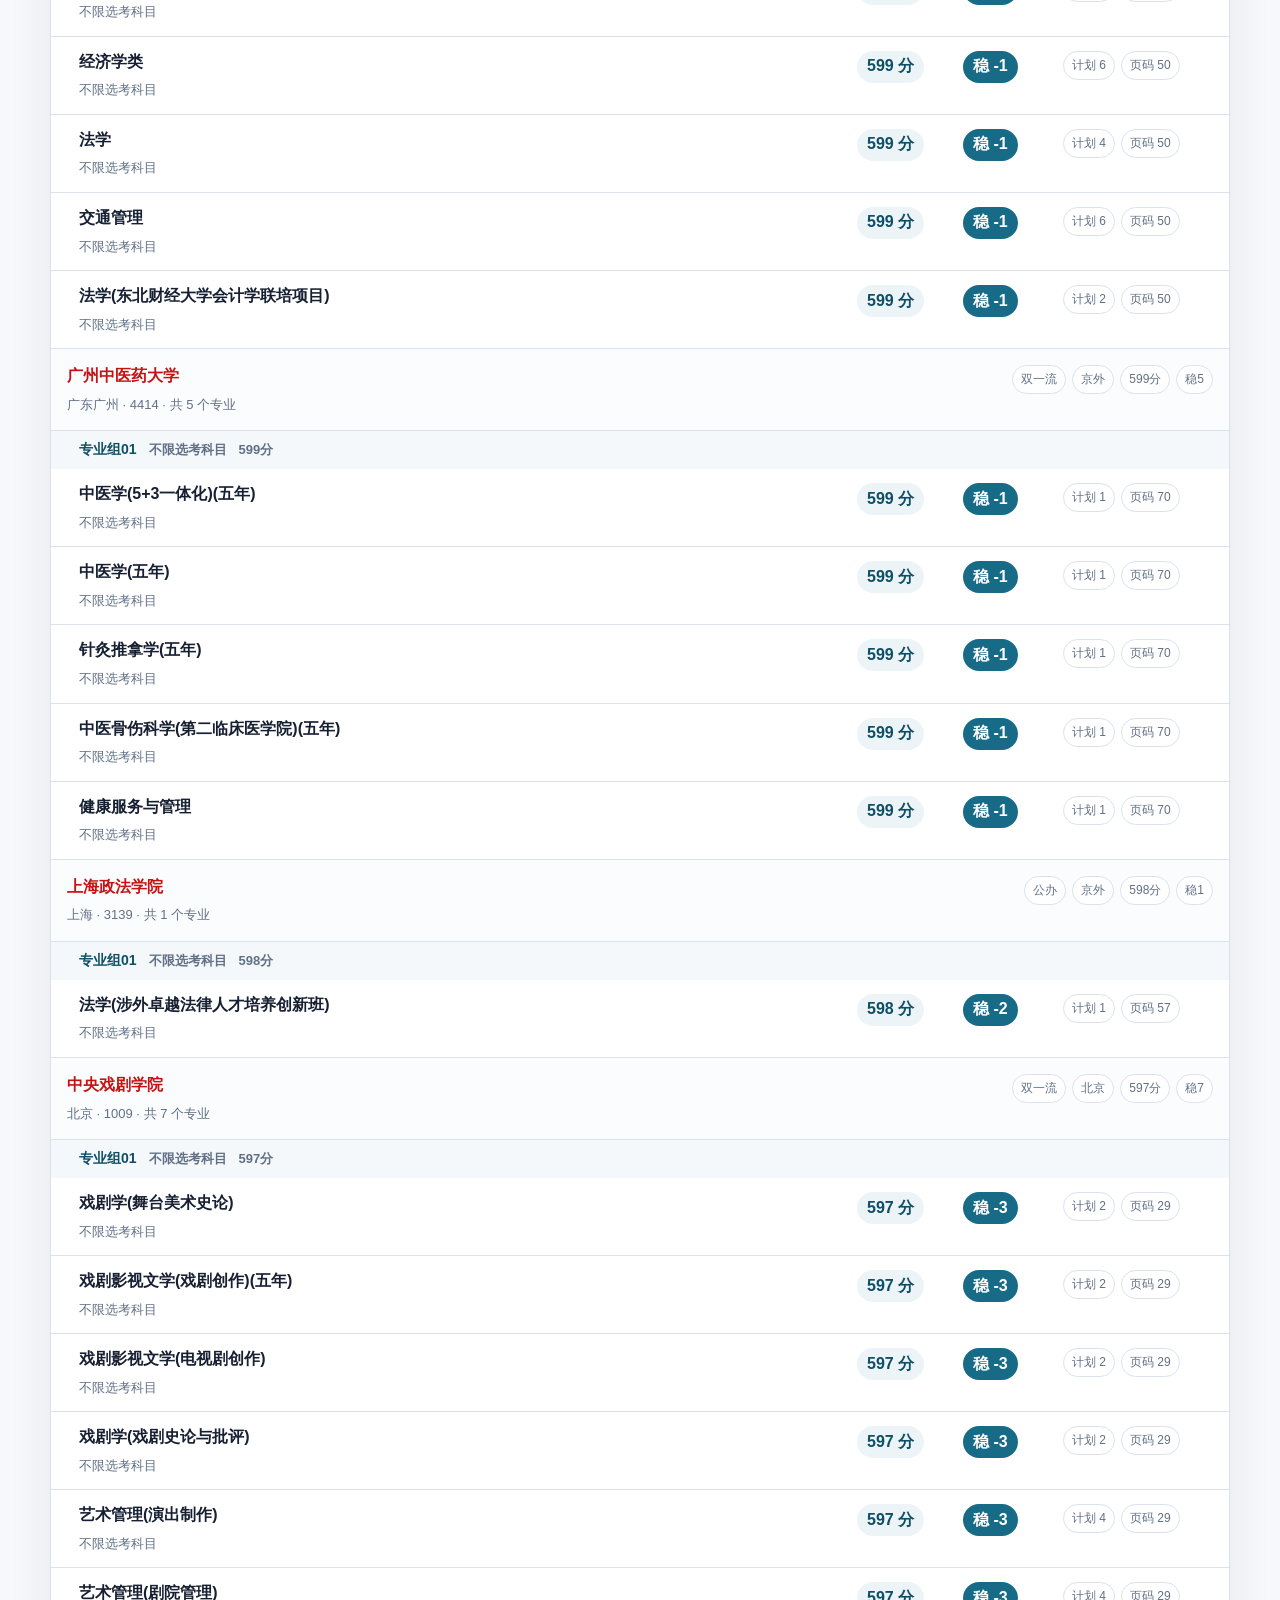
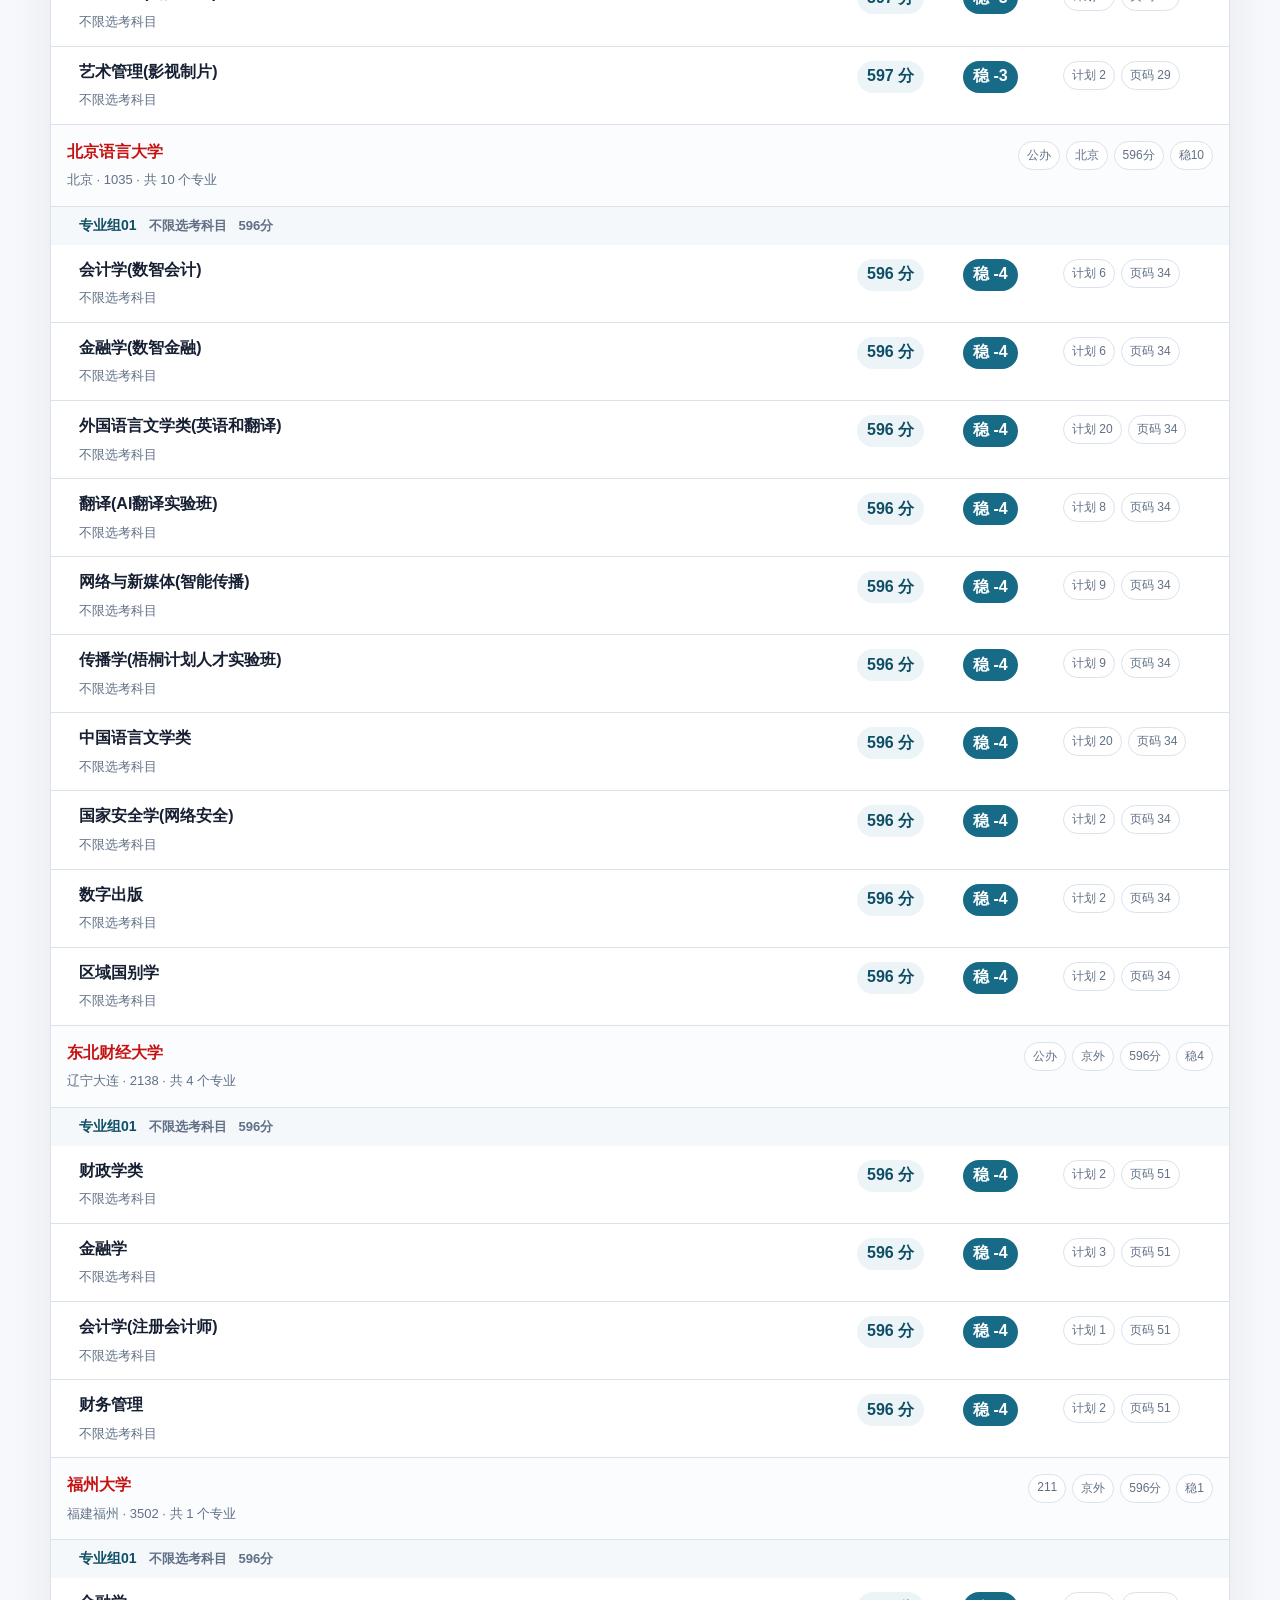
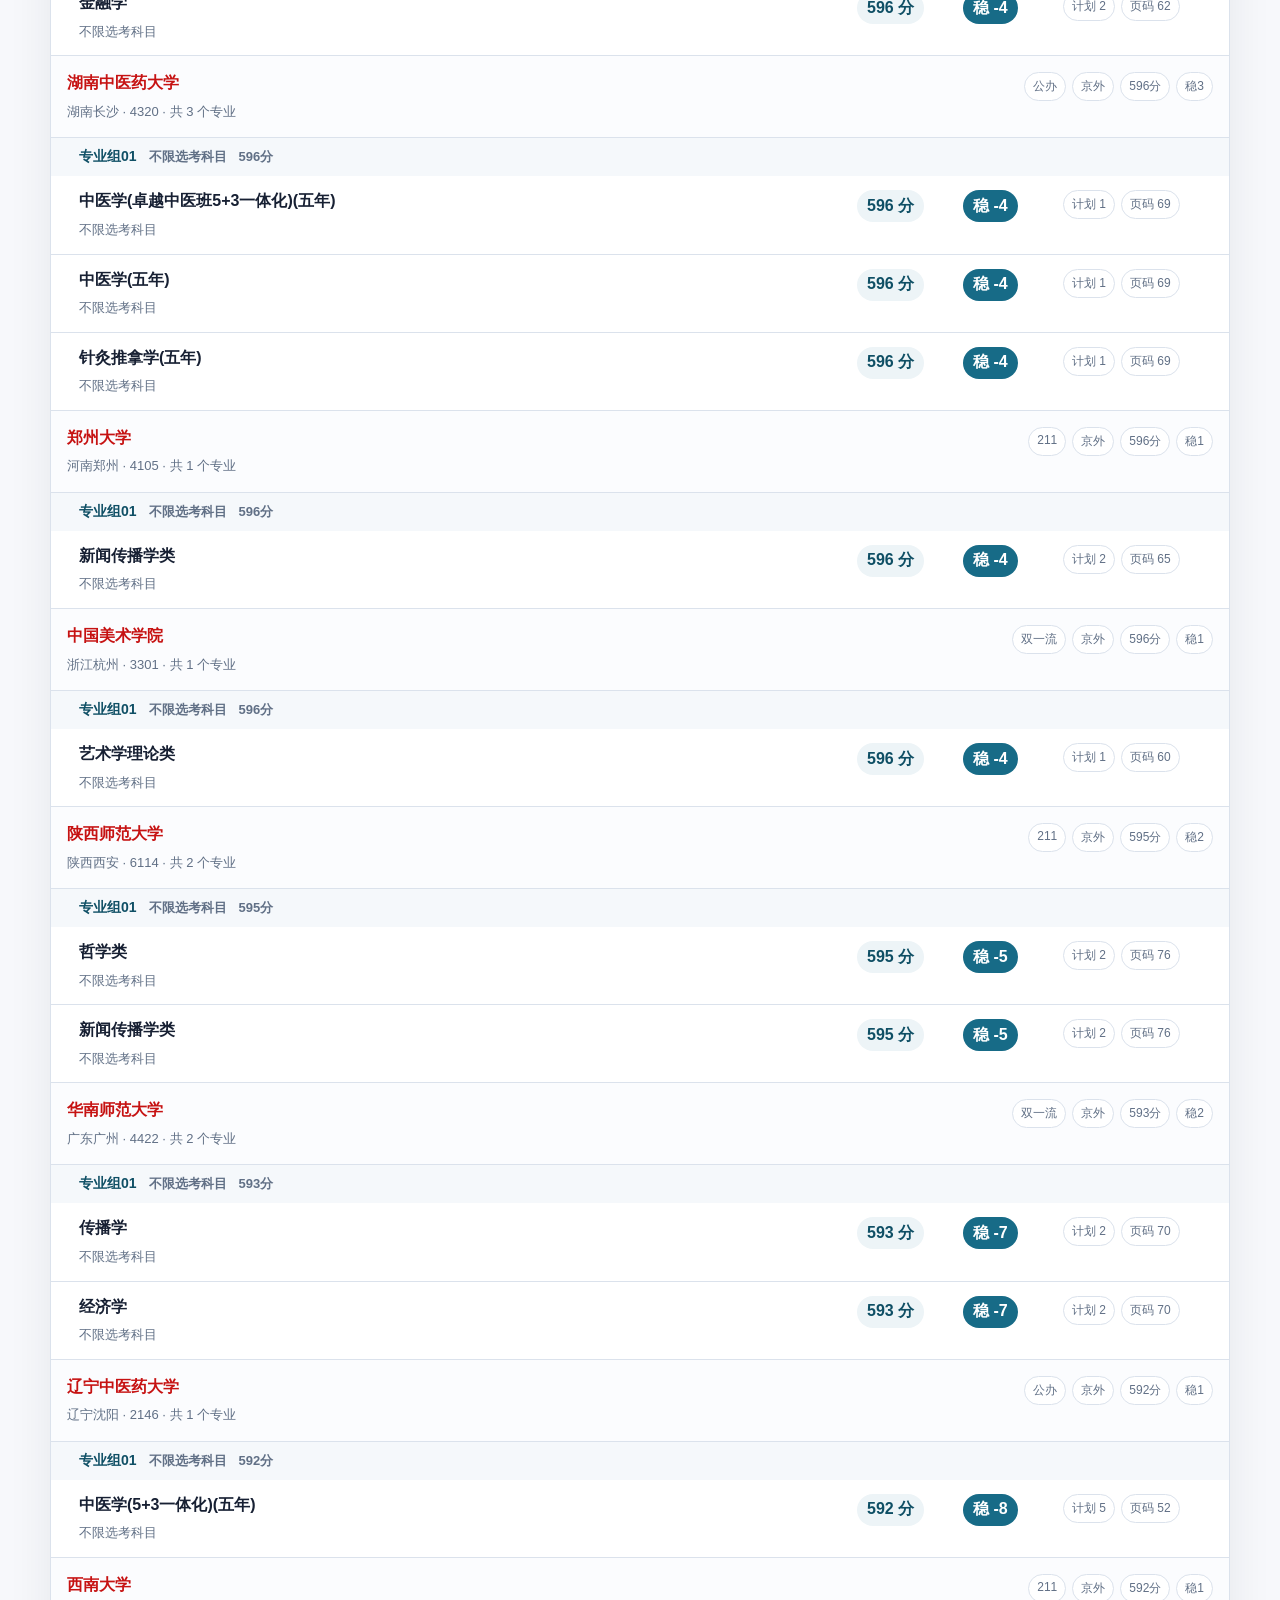
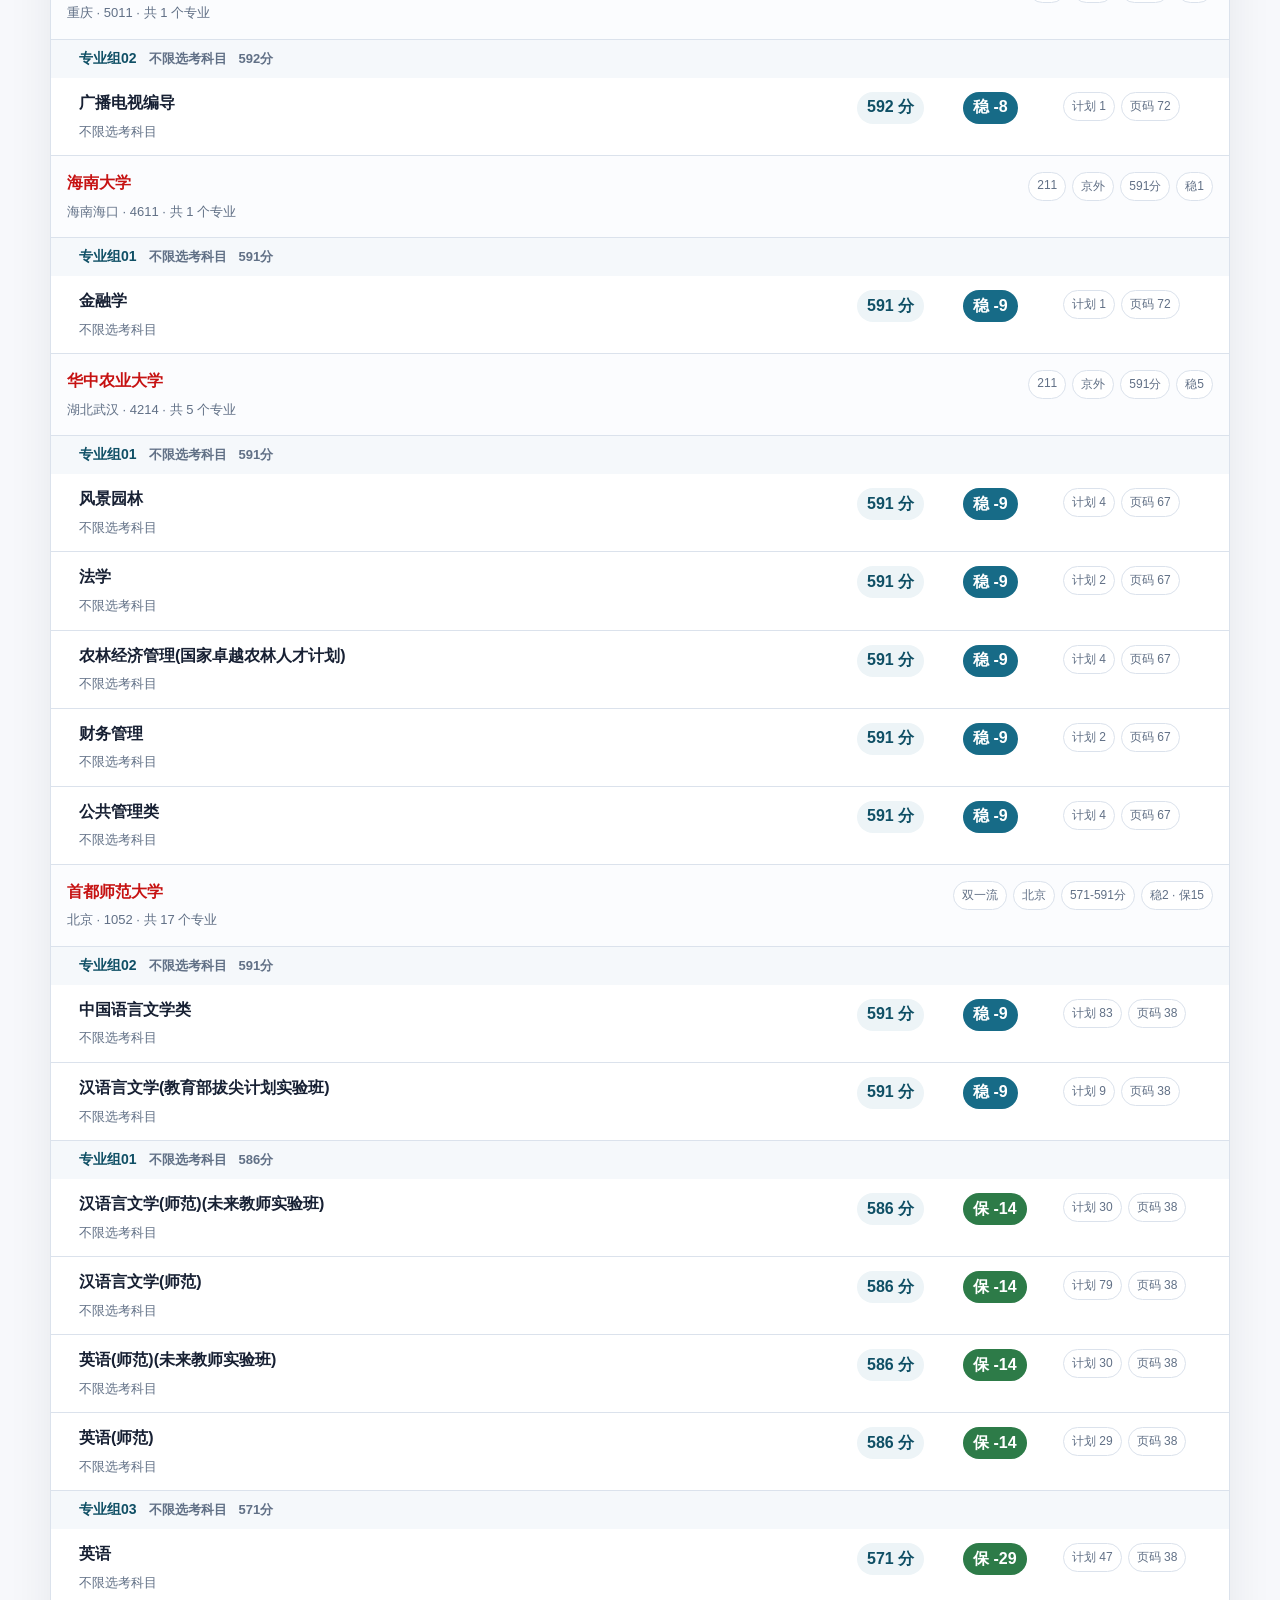
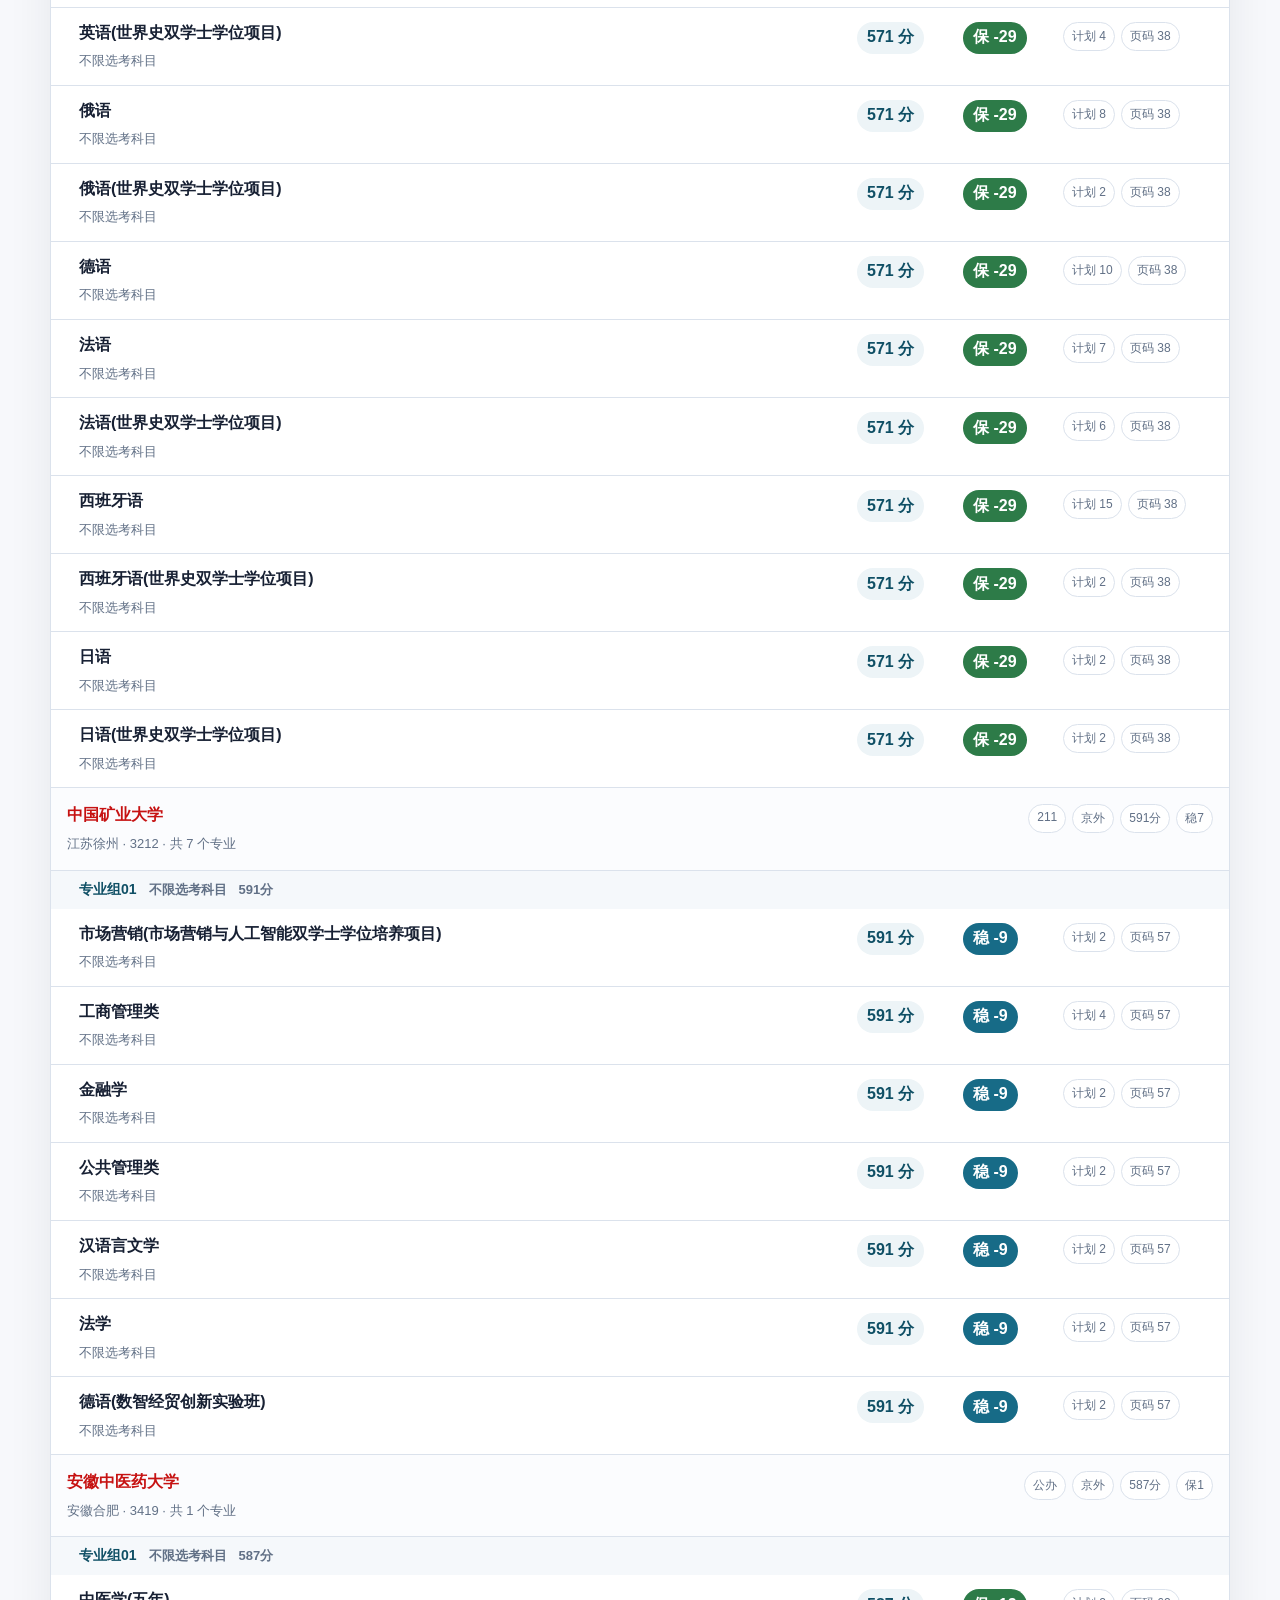
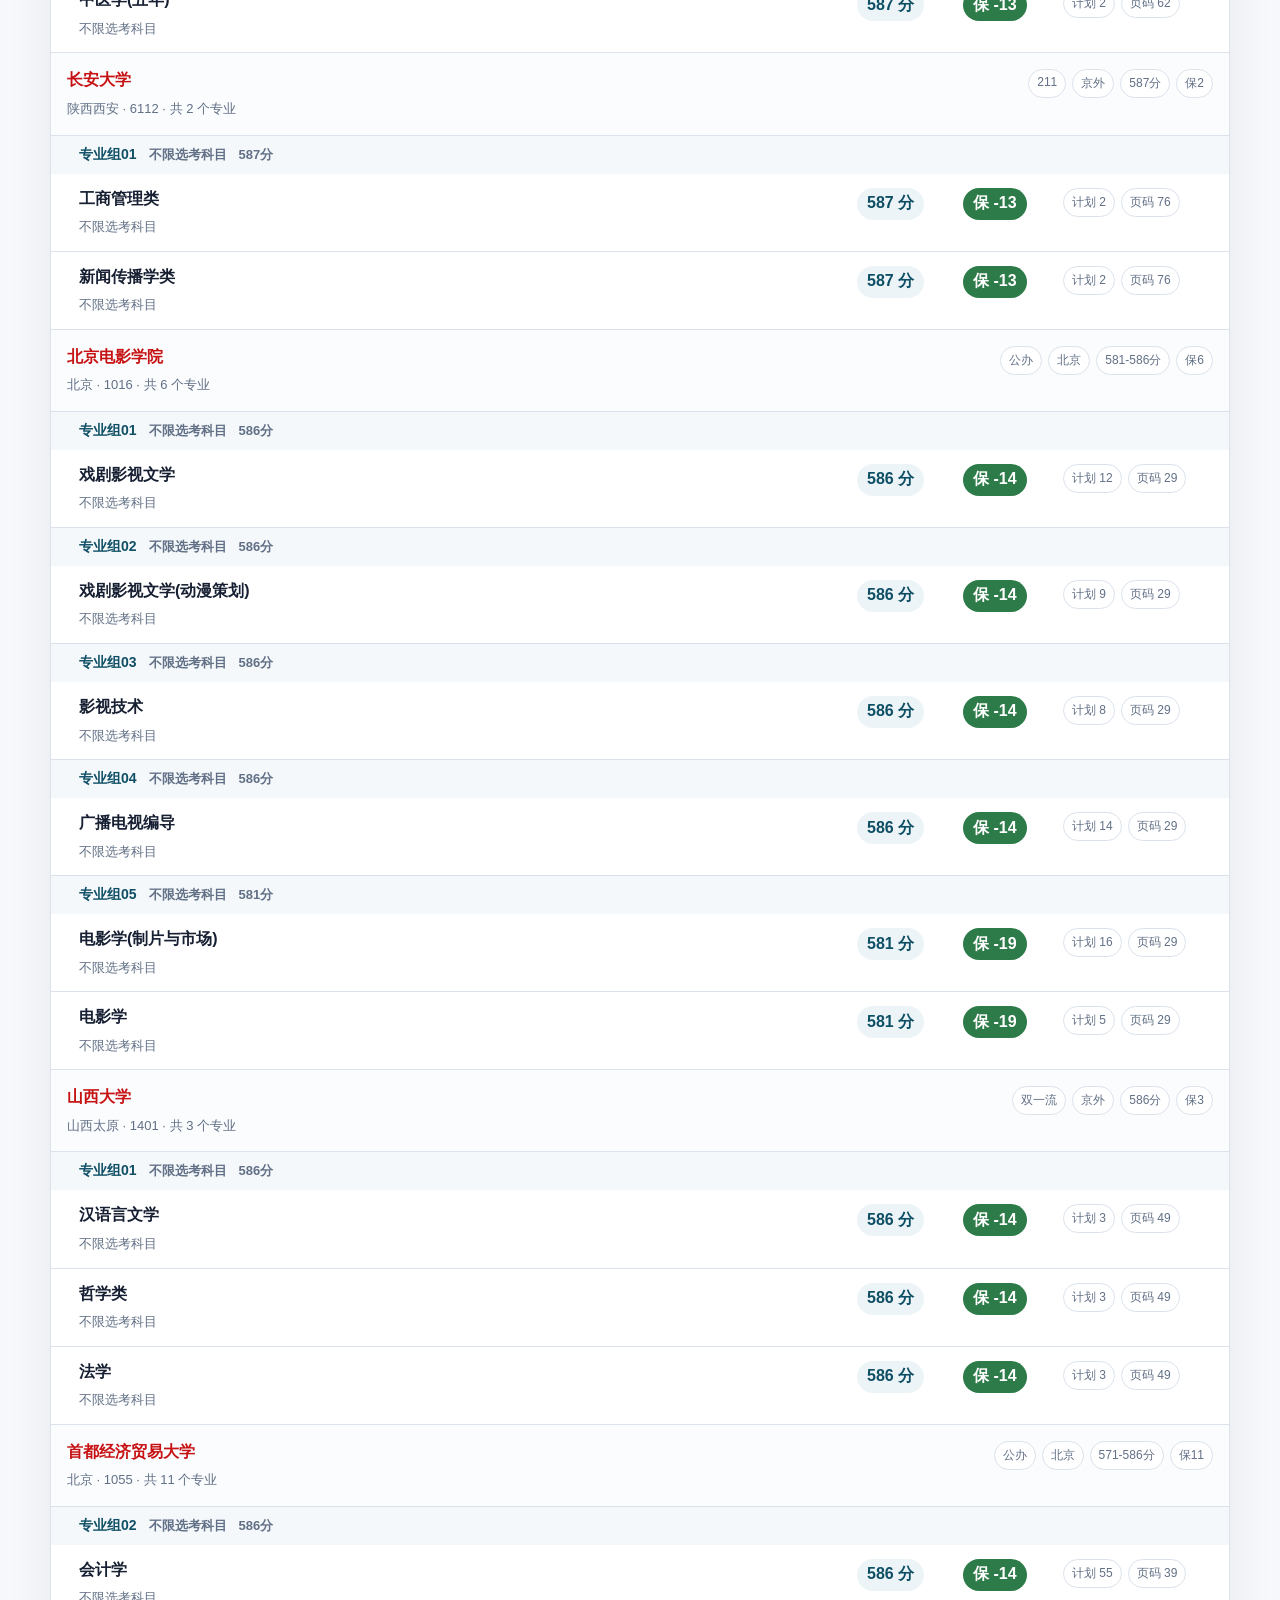
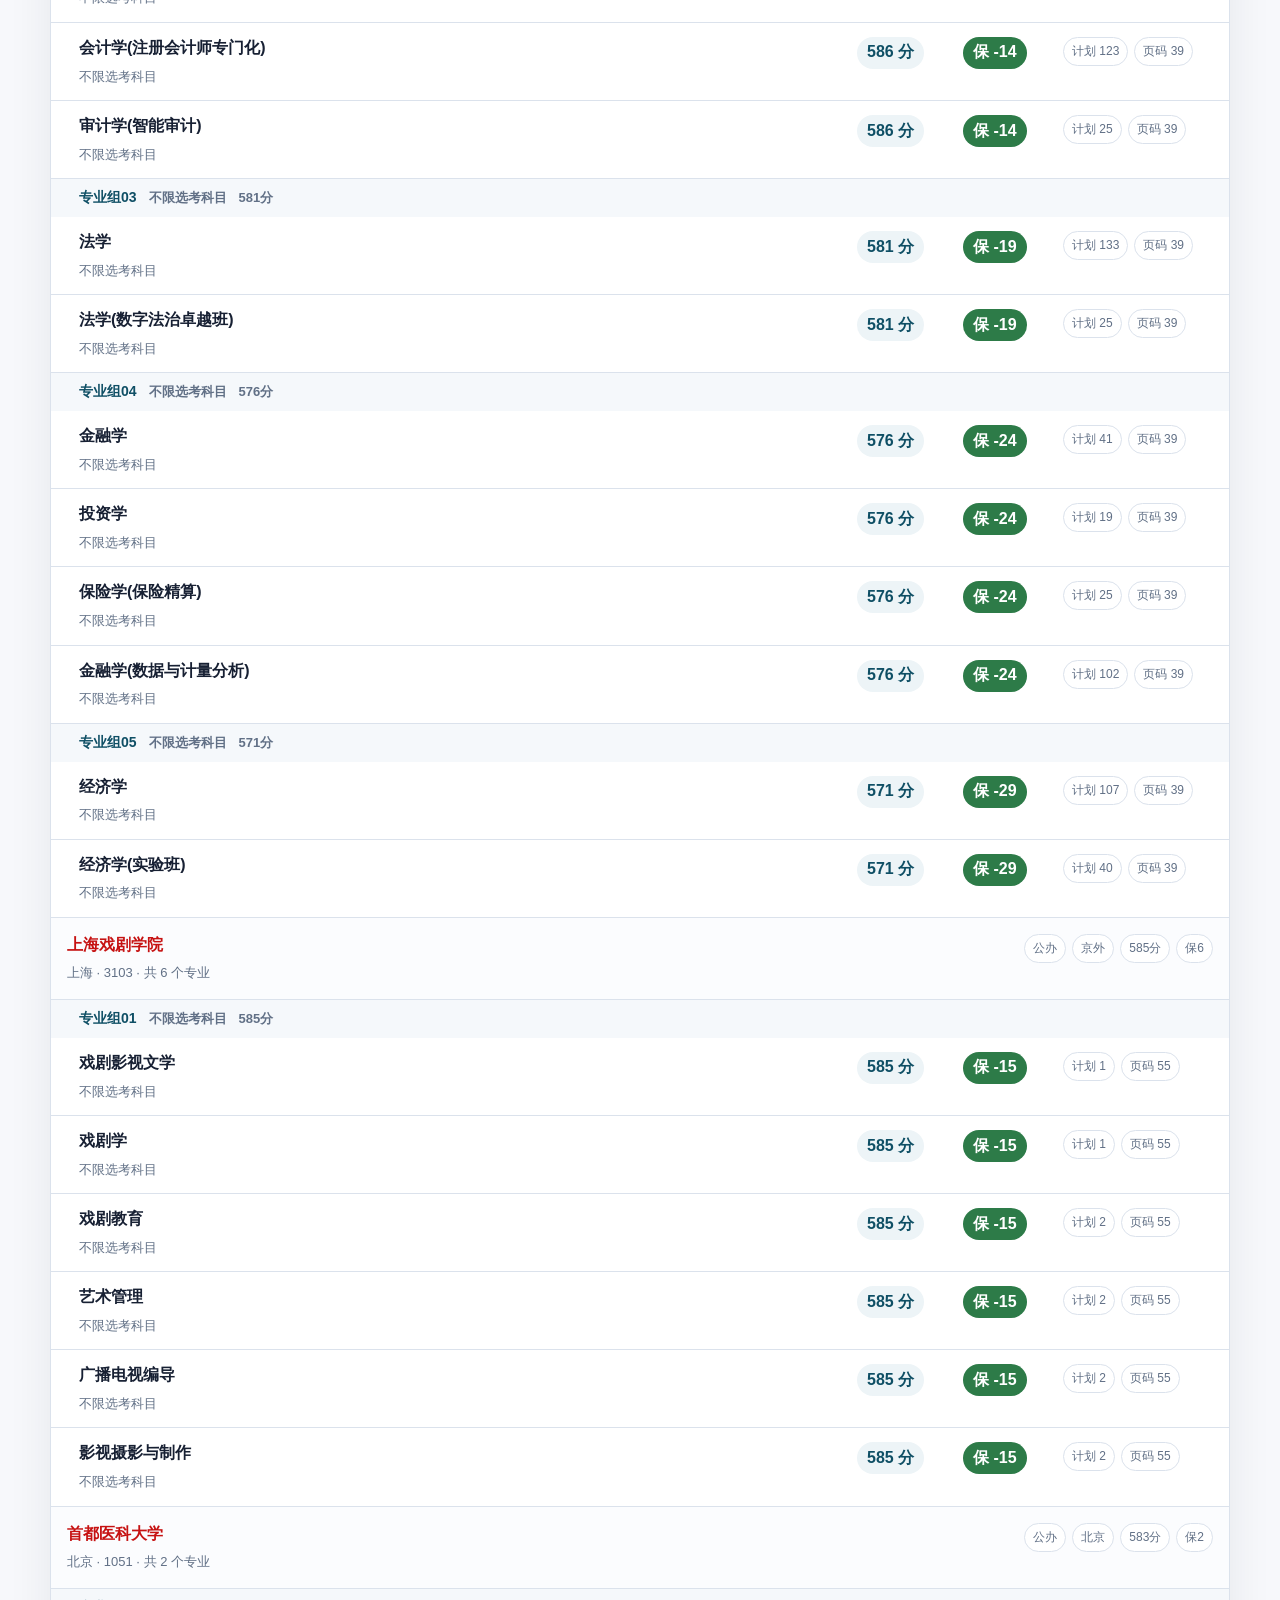
==== commit 4d76b334: "访客统计" ====
--- a/index.html
+++ b/index.html
@@ -5,6 +5,7 @@
   <meta name="viewport" content="width=device-width, initial-scale=1">
   <title>2026 北京高考填报助手</title>
   <link rel="stylesheet" href="./styles.css">
+  <script src="./protection.js"></script>
 </head>
 <body>
   <main class="app-shell">
@@ -62,8 +63,14 @@
       <div id="resultList" class="result-list"></div>
     </section>
   </main>
+  <aside class="visit-widget" aria-label="访问统计">
+    <div><span>访客</span><strong id="busuanzi_value_site_uv">--</strong></div>
+    <div><span>访问</span><strong id="busuanzi_value_site_pv">--</strong></div>
+    <small id="statsFallback">统计加载中</small>
+  </aside>
   <script src="./data.js"></script>
   <script src="./app.js"></script>
+  <script async src="https://busuanzi.ibruce.info/busuanzi/2.3/busuanzi.pure.mini.js"></script>
 </body>
 </html>
 
--- a/styles.css
+++ b/styles.css
@@ -151,3 +151,80 @@
   color: #c61212;
   font-weight: 900;
 }
+
+.visit-widget {
+  position: fixed;
+  right: 14px;
+  bottom: 14px;
+  z-index: 30;
+  display: grid;
+  grid-template-columns: repeat(2, auto);
+  gap: 4px 10px;
+  align-items: center;
+  padding: 10px 12px;
+  border: 1px solid rgba(11, 47, 91, 0.16);
+  border-radius: 8px;
+  background: rgba(255, 255, 255, 0.92);
+  box-shadow: 0 10px 28px rgba(23, 32, 51, 0.12);
+  color: #0b2f5b;
+  backdrop-filter: blur(8px);
+}
+
+.visit-widget div {
+  display: flex;
+  gap: 5px;
+  align-items: baseline;
+  font-size: 12px;
+}
+
+.visit-widget span,
+.visit-widget small {
+  color: var(--muted);
+}
+
+.visit-widget strong {
+  font-size: 14px;
+}
+
+.visit-widget small {
+  grid-column: 1 / -1;
+  font-size: 11px;
+  text-align: right;
+}
+
+.guard-panel {
+  position: fixed;
+  inset: auto 18px 18px auto;
+  z-index: 50;
+  width: min(360px, calc(100% - 36px));
+  display: grid;
+  gap: 6px;
+  padding: 14px 16px;
+  border: 1px solid rgba(182, 66, 40, 0.22);
+  border-radius: 8px;
+  background: #fff;
+  box-shadow: 0 18px 45px rgba(23, 32, 51, 0.16);
+  color: var(--ink);
+}
+
+.guard-panel strong {
+  color: var(--rush);
+}
+
+.guard-panel span {
+  color: var(--muted);
+  line-height: 1.6;
+}
+
+body.guard-blocked .app-shell {
+  pointer-events: none;
+  opacity: 0.64;
+}
+
+@media (max-width: 640px) {
+  .visit-widget {
+    right: 10px;
+    bottom: 10px;
+    padding: 8px 10px;
+  }
+}
